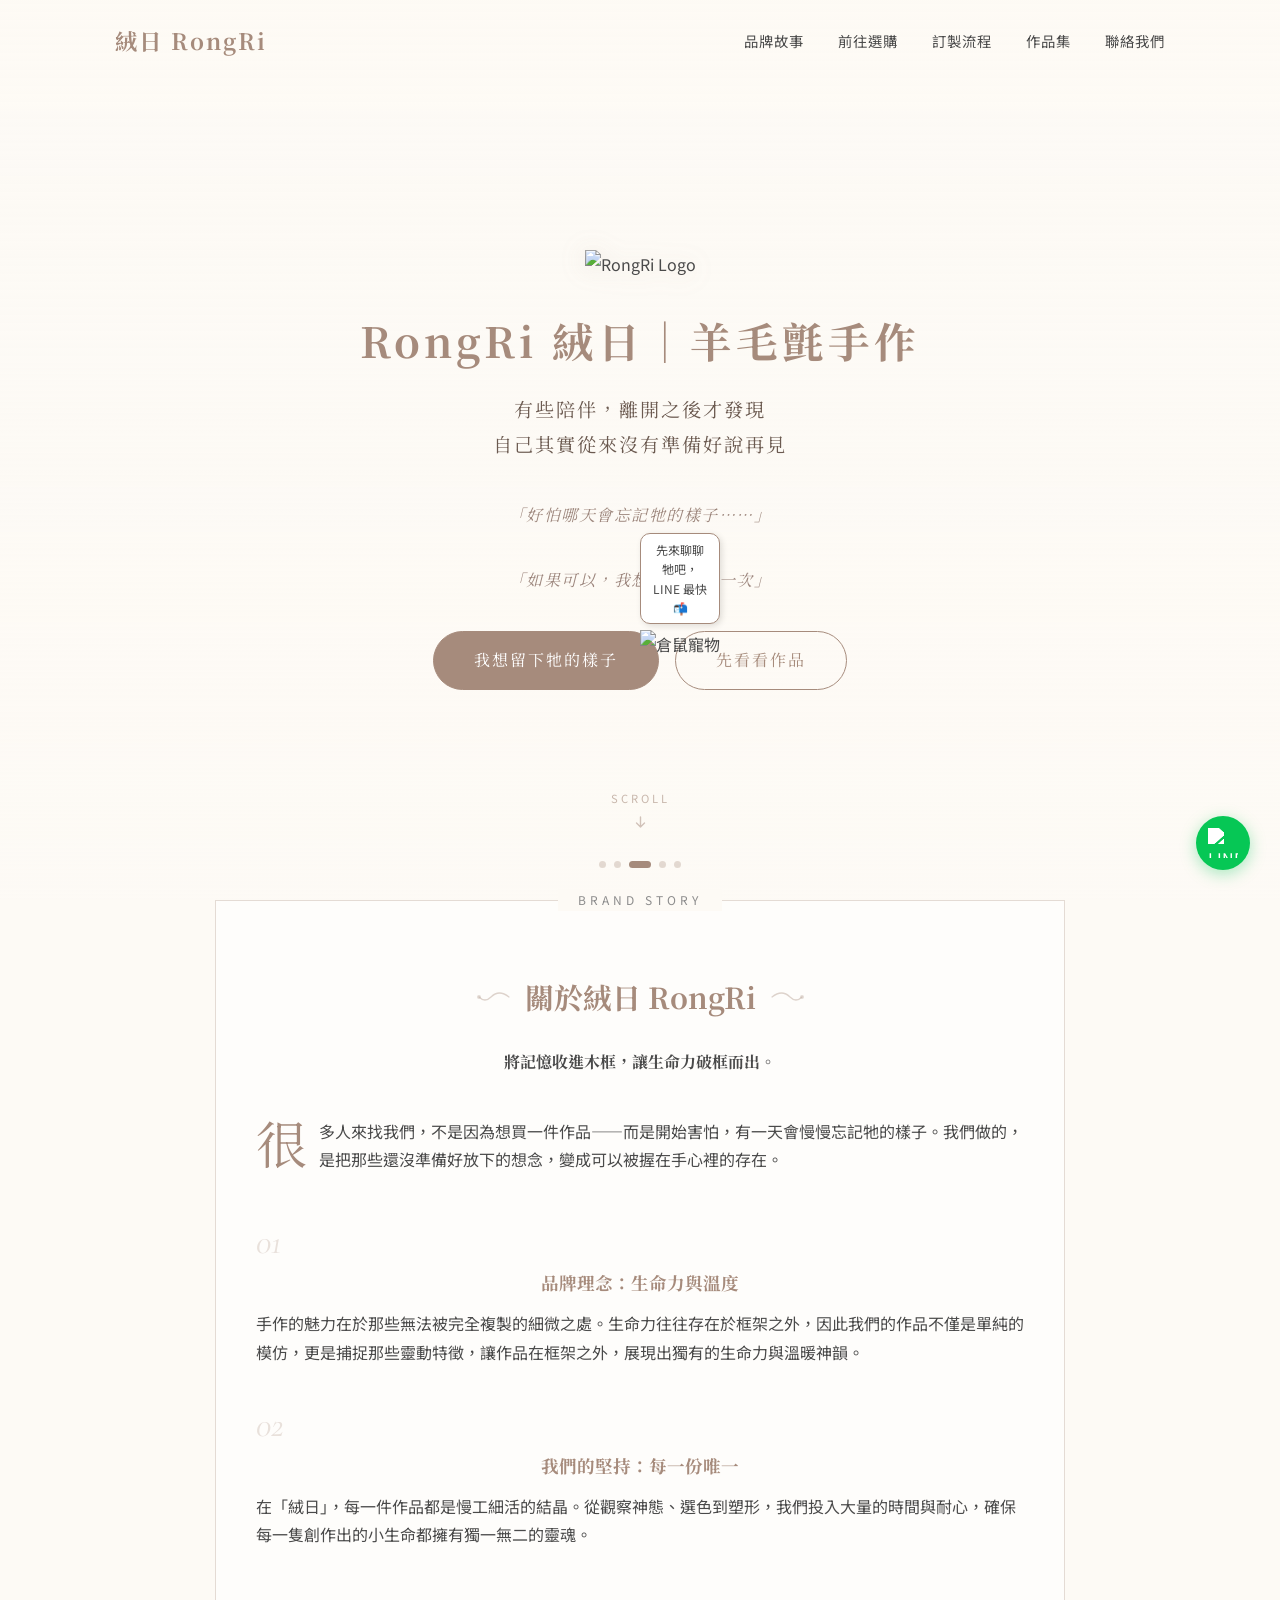
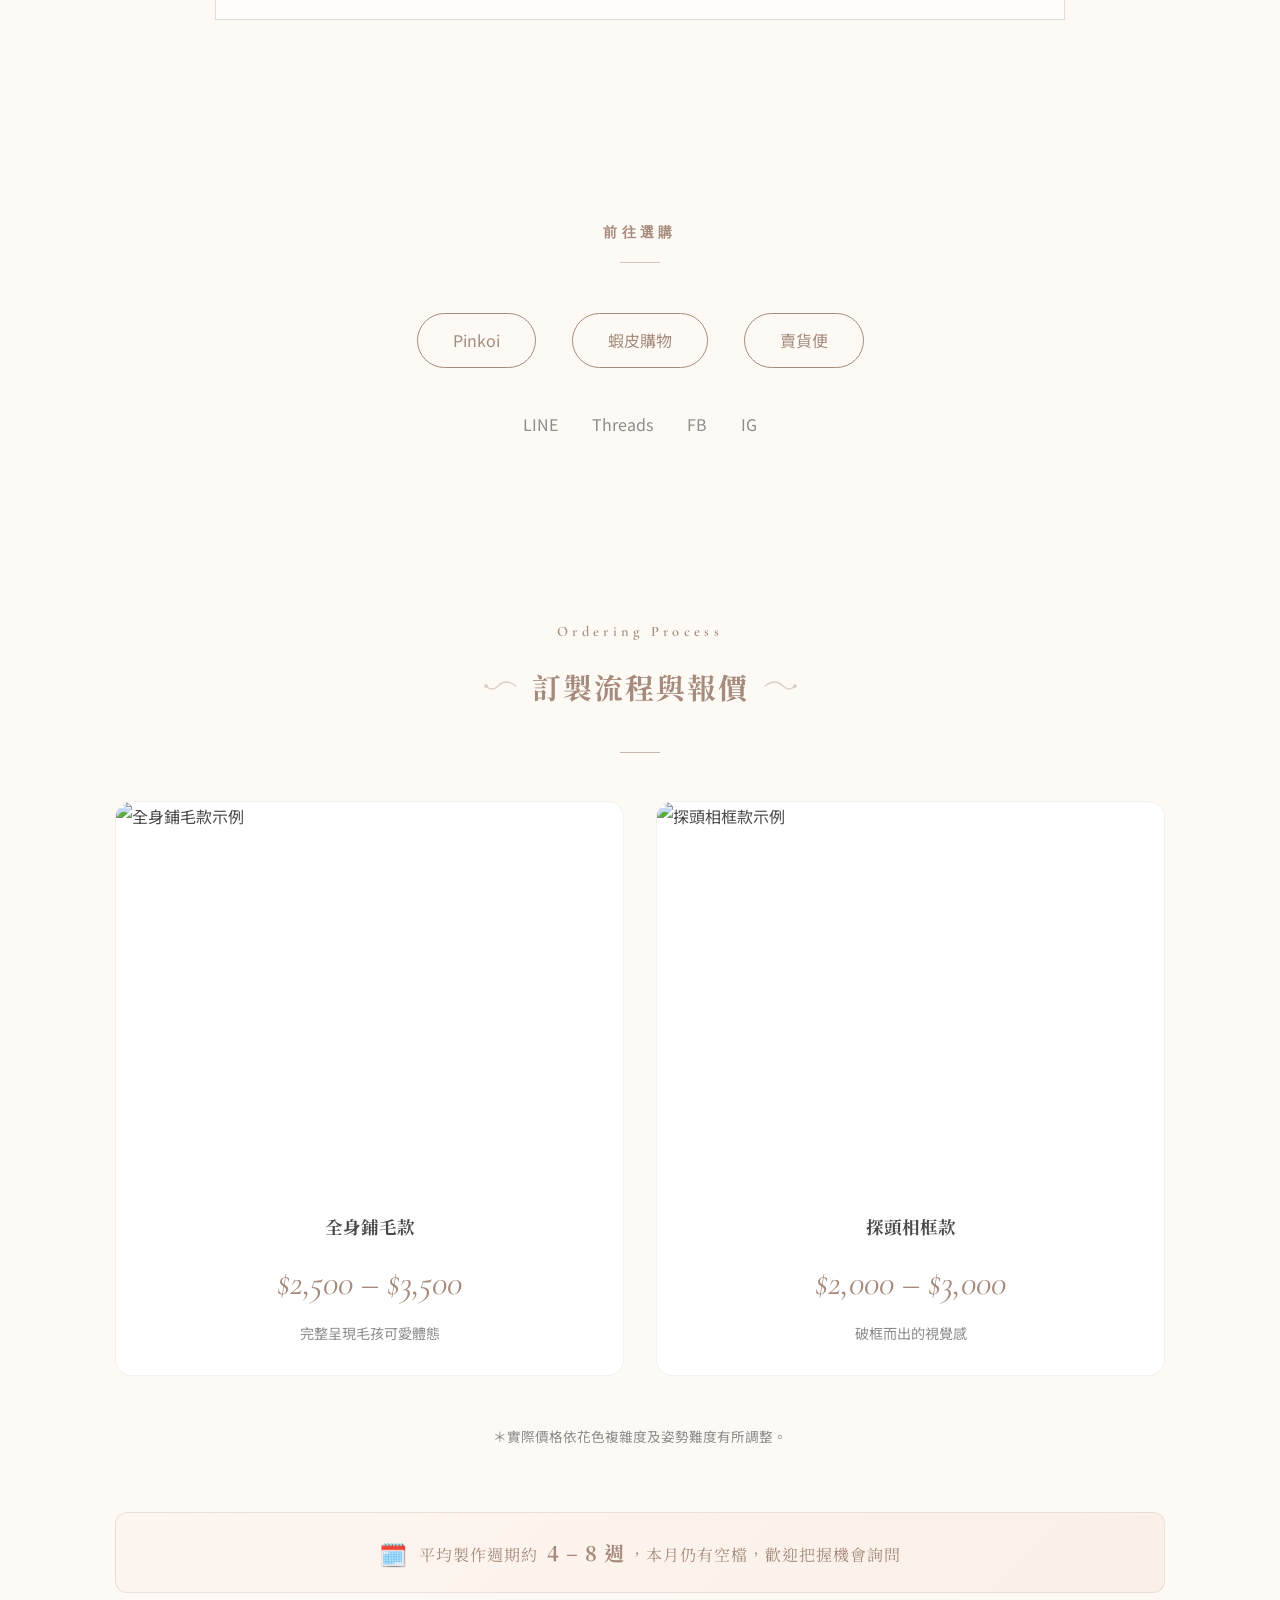
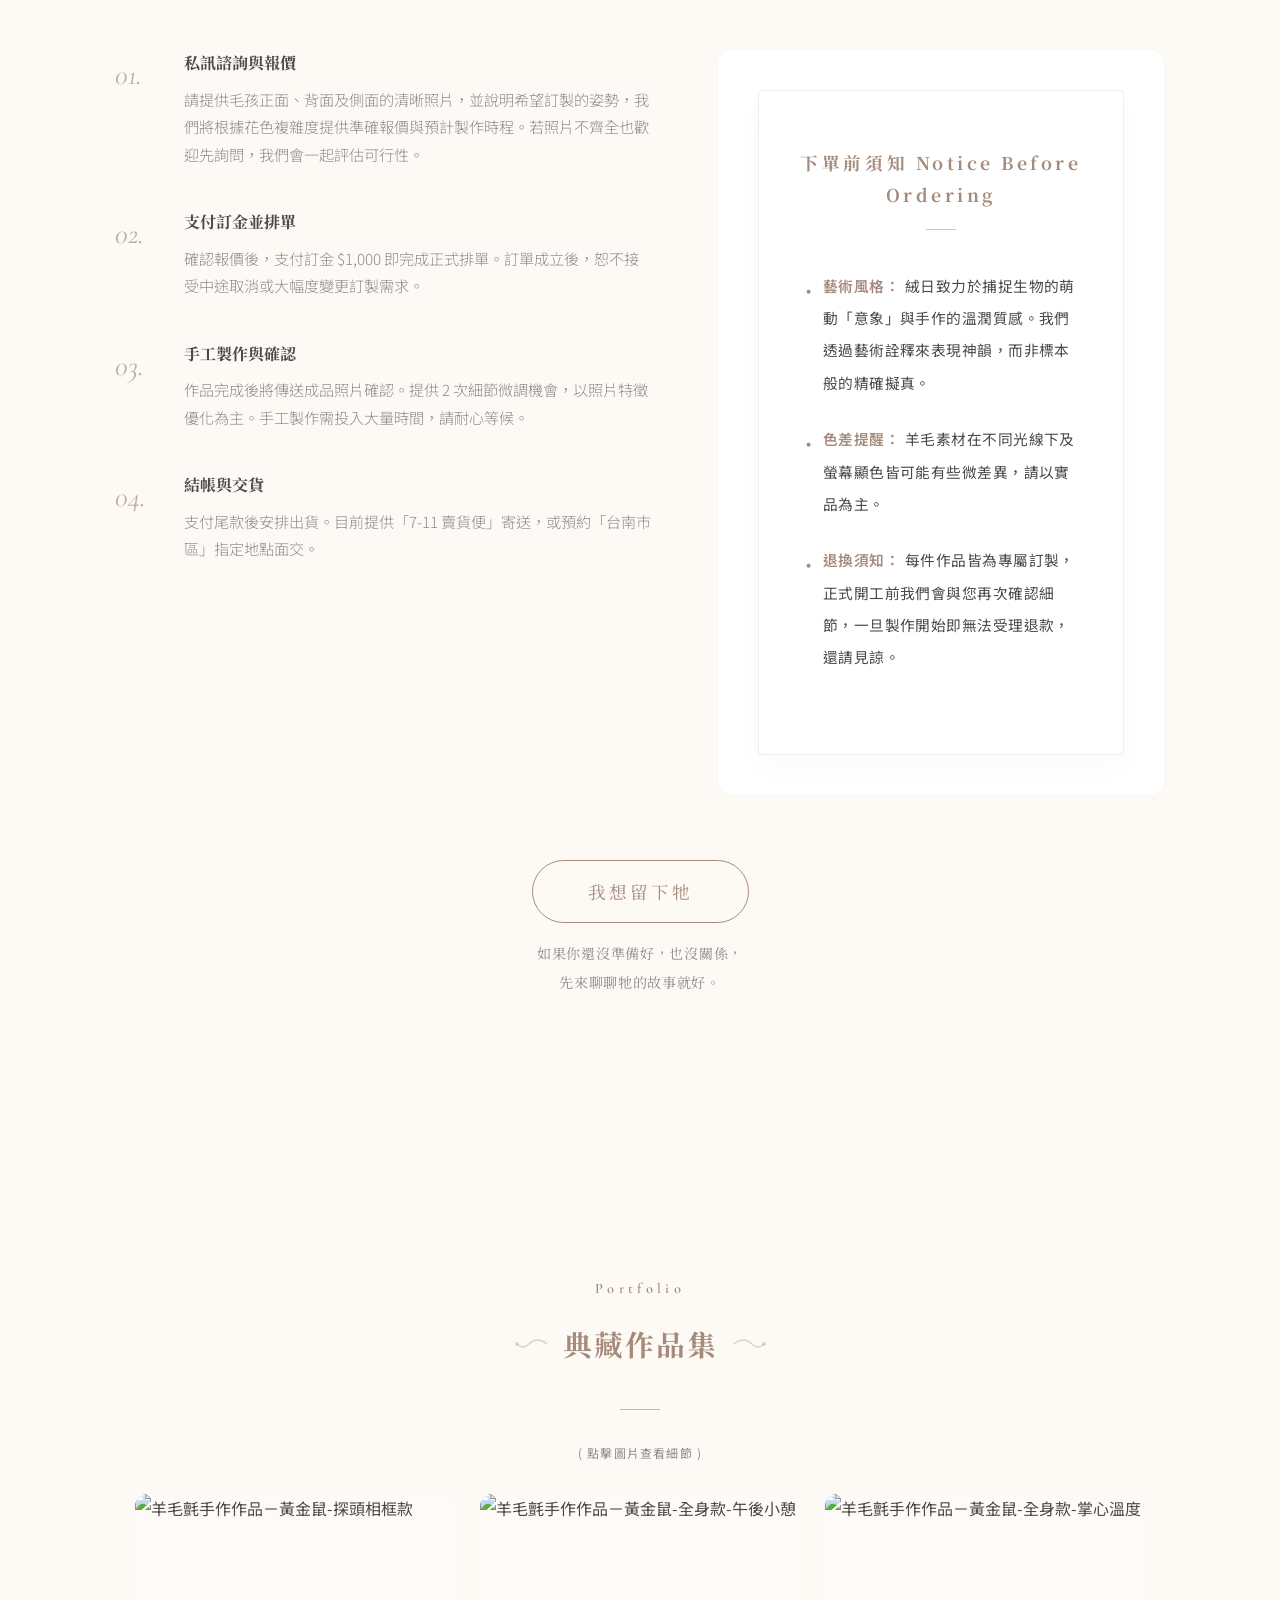
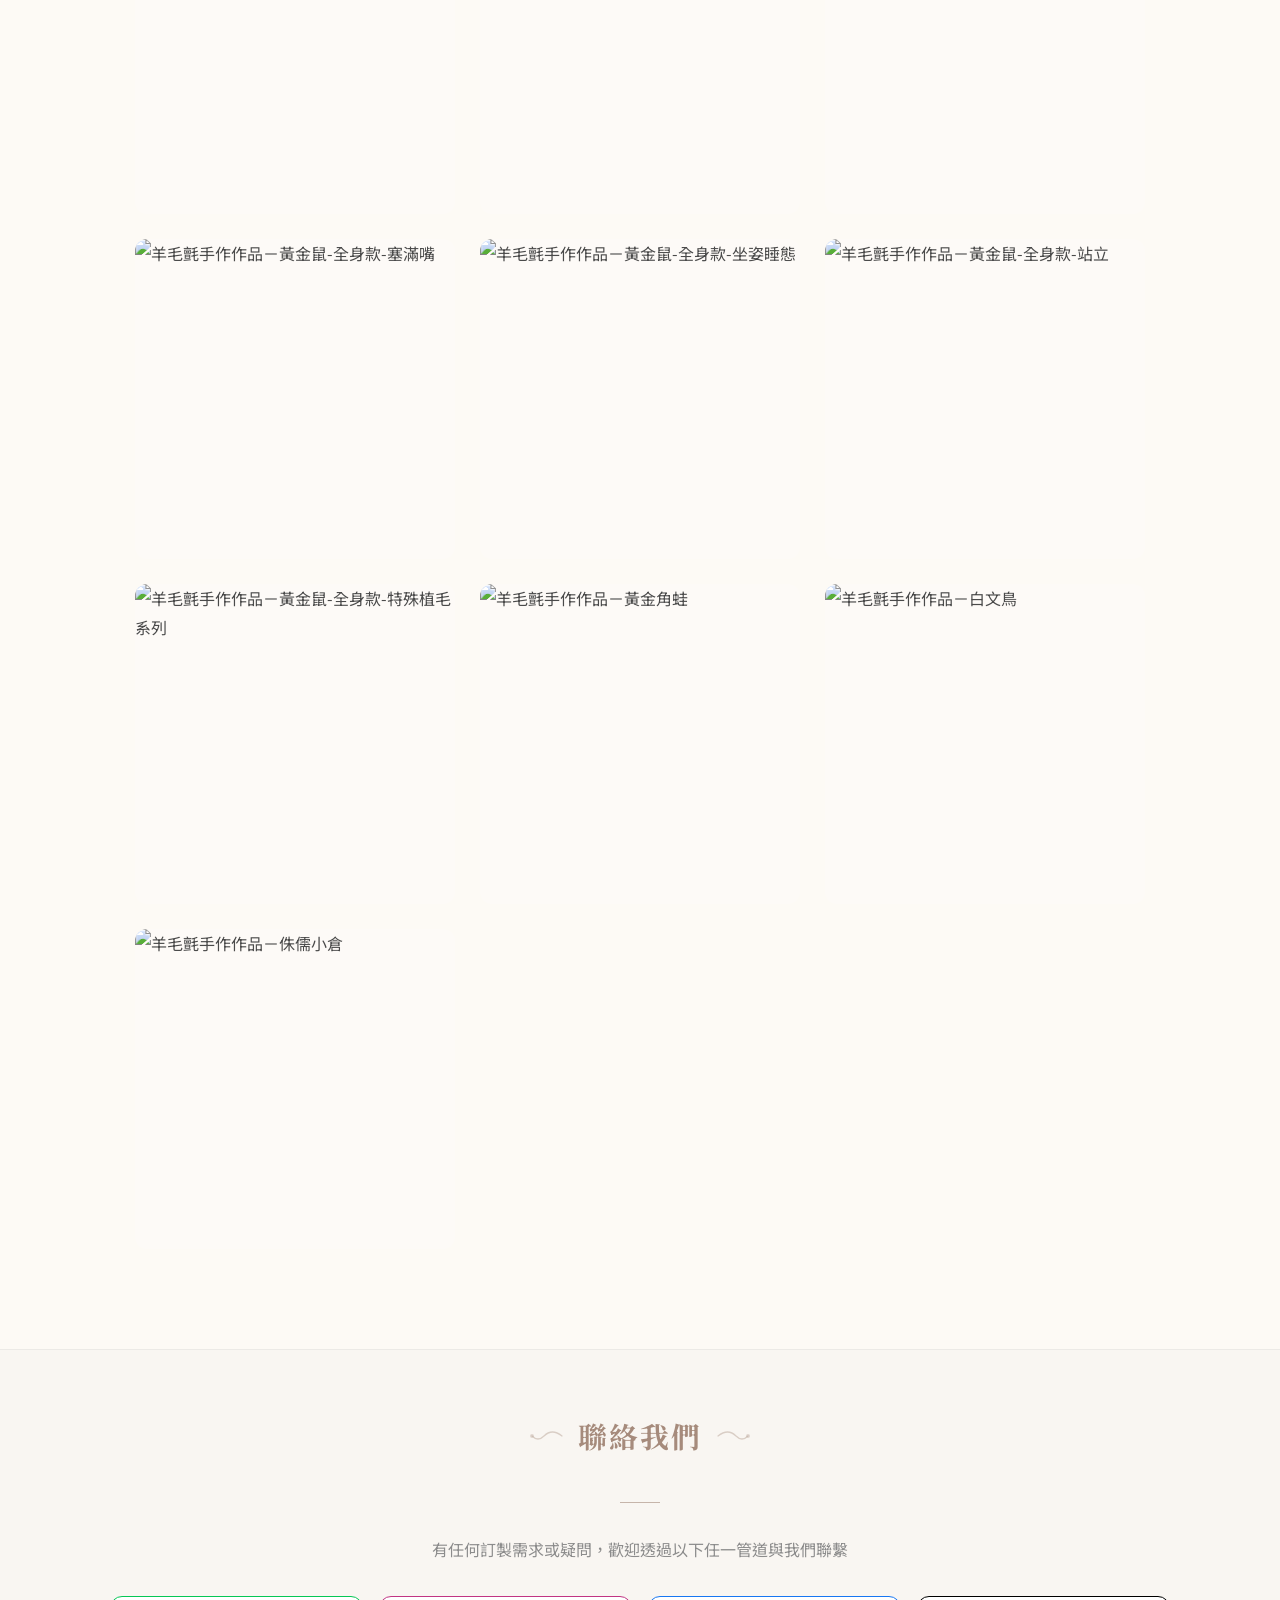
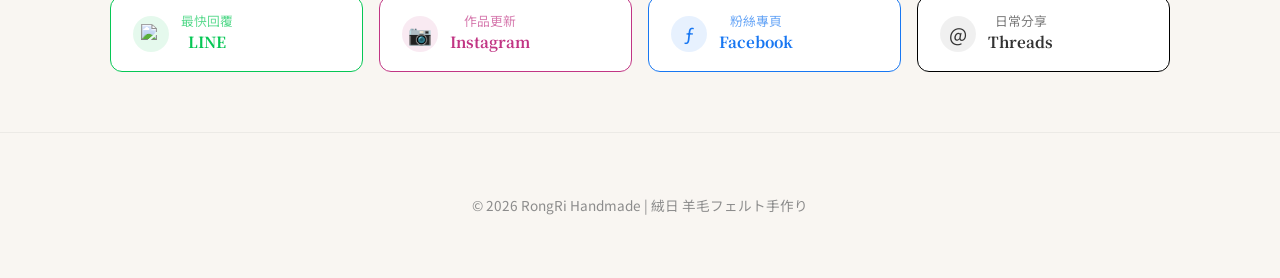
==== index.html @ 65d65062 "Update index.html" ====
<!DOCTYPE html>
<html lang="zh-Hant">
<head>
    <meta charset="UTF-8">
    <meta name="viewport" content="width=device-width, initial-scale=1.0">
    <title>絨日 RongRi | 台南羊毛氈手作・毛孩訂製</title>
    <meta name="description" content="絨日 RongRi｜台南羊毛氈手作，擬真毛孩訂製。將記憶收進木框，讓生命力破框而出。每一件作品都是慢工細活的結晶，為你的毛孩留下獨一無二的溫暖紀念。">
    <meta property="og:title" content="絨日 RongRi｜台南羊毛氈手作・毛孩訂製">
    <meta property="og:description" content="將記憶收進木框，讓生命力破框而出。擬真羊毛氈，為你的毛孩留下獨一無二的溫暖紀念。">
<meta property="og:image" content="https://res.cloudinary.com/dkon1zhws/image/upload/Logo.png">
    <meta property="og:type" content="website">
    <meta property="og:locale" content="zh_TW">
    <meta name="twitter:card" content="summary_large_image">
    <meta name="twitter:title" content="絨日 RongRi｜台南羊毛氈手作">
    <meta name="twitter:description" content="將記憶收進木框，讓生命力破框而出。">
<meta name="twitter:image" content="https://res.cloudinary.com/dkon1zhws/image/upload/Logo.png">
    <script type="application/ld+json">
    {
      "@context": "https://schema.org",
      "@type": "LocalBusiness",
      "name": "絨日 RongRi 羊毛氈手作",
      "description": "台南羊毛氈手作，擬真毛孩訂製。將記憶收進木框，讓生命力破框而出。",
      "url": "https://rongri-handmade.com",
      "image": "https://res.cloudinary.com/dkon1zhws/image/upload/og-cover.jpg",
      "address": { "@type": "PostalAddress", "addressLocality": "台南市", "addressCountry": "TW" },
      "contactPoint": { "@type": "ContactPoint", "contactType": "customer service", "url": "https://lin.ee/s0l2IFG" },
      "sameAs": [
        "https://www.instagram.com/rongri_handmade/",
        "https://www.facebook.com/profile.php?id=61577161323314",
        "https://www.threads.com/@rongri_handmade"
      ]
    }
    </script>
    <link rel="preconnect" href="https://fonts.googleapis.com">
    <link rel="preconnect" href="https://fonts.gstatic.com" crossorigin>
    <link href="https://fonts.googleapis.com/css2?family=Noto+Serif+TC:wght@400;700&family=Noto+Sans+TC:wght@300;400&family=Cormorant+Garamond:ital,wght@0,400;0,600;1,400&display=swap" rel="stylesheet">
    <link rel="stylesheet" href="style.css">
    <style>
/* ═══════════════════════════════════════
   HERO SECTION
═══════════════════════════════════════ */
.hero-section {
    position: relative;
    min-height: 100vh;
    display: flex;
    flex-direction: column;
    align-items: center;
    justify-content: center;
    overflow: hidden;
    padding: 0;
}
.hero-carousel {
    position: absolute;
    inset: 0;
    z-index: 0;
}
.hero-carousel-track {
    display: flex;
    width: 100%;
    height: 100%;
    transition: transform 1.2s cubic-bezier(0.77,0,0.175,1);
}
.hero-carousel-slide {
    min-width: 100%;
    height: 100%;
    background-size: cover;
    background-position: center;
    flex-shrink: 0;
}
.hero-overlay {
    position: absolute;
    inset: 0;
    background: linear-gradient(
        to bottom,
        rgba(253,250,245,0.72) 0%,
        rgba(253,250,245,0.55) 40%,
        rgba(253,250,245,0.80) 80%,
        rgba(253,250,245,0.97) 100%
    );
    z-index: 1;
}.hero-content {
    position: relative;
    z-index: 2;
    text-align: center;
    padding: 100px 20px 60px;
    width: 100%;
}
.hero-logo {
    width: 130px;
    height: auto;
    margin-bottom: 24px;
    filter: drop-shadow(0 2px 12px rgba(166,139,124,0.18));
}
.hero-brand-name {
    font-family: 'Noto Serif TC', serif;
    font-size: clamp(1.6rem, 4vw, 2.6rem);
    color: var(--primary-warm);
    letter-spacing: 4px;
    margin-bottom: 14px;
}
.hero-slogan {
    font-family: 'Noto Serif TC', serif;
    font-size: clamp(0.95rem, 2.2vw, 1.2rem);
    color: #6b5a50;
    letter-spacing: 2px;
    margin-bottom: 40px;
    font-weight: 400;
}
.hero-cta-group {
    display: flex;
    gap: 16px;
    justify-content: center;
    flex-wrap: wrap;
}
.hero-btn-primary {
    background: var(--primary-warm);
    color: #fff;
    padding: 14px 40px;
    border-radius: 50px;
    text-decoration: none;
    font-family: 'Noto Serif TC', serif;
    font-size: 1rem;
    letter-spacing: 2px;
    transition: all 0.3s ease;
    border: 1.5px solid var(--primary-warm);
}
.hero-btn-primary:hover {
    background: transparent;
    color: var(--primary-warm);
    transform: translateY(-2px);
}
.hero-btn-secondary {
    background: transparent;
    color: var(--primary-warm);
    padding: 14px 40px;
    border-radius: 50px;
    text-decoration: none;
    font-family: 'Noto Serif TC', serif;
    font-size: 1rem;
    letter-spacing: 2px;
    border: 1.5px solid var(--primary-warm);
    transition: all 0.3s ease;
}
.hero-btn-secondary:hover {
    background: var(--primary-warm);
    color: #fff;
    transform: translateY(-2px);
}
.hero-dots {
    position: absolute;
    bottom: 32px;
    left: 50%;
    transform: translateX(-50%);
    z-index: 3;
    display: flex;
    gap: 8px;
}
.hero-dot {
    width: 7px;
    height: 7px;
    border-radius: 50%;
    background: rgba(166,139,124,0.3);
    transition: all 0.3s;
    cursor: pointer;
    border: none;
}
.hero-dot.active {
    background: var(--primary-warm);
    width: 22px;
    border-radius: 4px;
}
.hero-scroll-hint {
    position: absolute;
    bottom: 70px;
    left: 50%;
    transform: translateX(-50%);
    z-index: 3;
    display: flex;
    flex-direction: column;
    align-items: center;
    gap: 6px;
    animation: bounceDown 2s ease-in-out infinite;
}
.hero-scroll-hint span {
    font-size: 0.7rem;
    letter-spacing: 3px;
    color: var(--primary-warm);
    opacity: 0.6;
}
.hero-scroll-hint svg {
    width: 16px;
    height: 16px;
    opacity: 0.5;
}
@keyframes bounceDown {
    0%, 100% { transform: translateX(-50%) translateY(0); }
    50% { transform: translateX(-50%) translateY(6px); }
}
        .hero-subtext {
    font-family: 'Noto Serif TC', serif;
    font-size: clamp(0.85rem, 1.8vw, 1rem);
    color: #8c7268;
    letter-spacing: 1.5px;
    margin-bottom: 36px;
    font-style: italic;
    opacity: 0.85;
}

/* ═══════════════════════════════════════
   TYPE CARDS WITH IMAGES
═══════════════════════════════════════ */
.price-grid-v2 {
    display: grid;
    grid-template-columns: 1fr 1fr;
    gap: 2rem;
    margin: 3rem 0;
}
.price-card-v2 {
    background: #fff;
    border-radius: 16px;
    overflow: hidden;
    border: 1px solid rgba(166,139,124,0.12);
    transition: all 0.35s ease;
}
.price-card-v2:hover {
    transform: translateY(-6px);
    box-shadow: 0 16px 40px rgba(166,139,124,0.14);
}
.price-card-img {
    width: 100%;
    aspect-ratio: 4/3;
    object-fit: cover;
    display: block;
}
.price-card-body {
    padding: 1.8rem 1.6rem;
    text-align: center;
}
.price-card-body h4 {
    font-family: 'Noto Serif TC', serif;
    color: var(--text-main);
    margin-bottom: 0.5rem;
    font-size: 1.1rem;
}
.price-card-body .price {
    font-family: 'Cormorant Garamond', serif;
    font-size: 2.2rem;
    font-style: italic;
    color: var(--primary-warm);
    display: block;
    margin-bottom: 0.4rem;
}
.price-card-body p {
    font-size: 0.88rem;
    color: var(--text-light);
    margin: 0;
}

/* ═══════════════════════════════════════
   LEAD TIME BADGE
═══════════════════════════════════════ */
.lead-time-banner {
    background: linear-gradient(135deg, #fdf6f0, #faf0e8);
    border: 1px solid rgba(166,139,124,0.2);
    border-radius: 12px;
    padding: 1.2rem 2rem;
    text-align: center;
    margin-bottom: 3.5rem;
    display: flex;
    align-items: center;
    justify-content: center;
    gap: 12px;
    flex-wrap: wrap;
}
.lead-time-icon {
    font-size: 1.4rem;
}
.lead-time-text {
    font-family: 'Noto Serif TC', serif;
    color: var(--primary-warm);
    font-size: 1rem;
    letter-spacing: 1px;
}
.lead-time-text span {
    font-size: 1.25rem;
    font-weight: 700;
    margin: 0 4px;
}

/*═══════════════════════════════════════
   CONTACT MULTI-CHANNEL
═══════════════════════════════════════ */
.contact-channels {
    display: grid;
    grid-template-columns: repeat(auto-fill, minmax(200px, 1fr));
    gap: 1rem;
    margin-top: 2rem;
}
.channel-card {
    display: flex;
    align-items: center;
    gap: 12px;
    padding: 1rem 1.4rem;
    border-radius: 12px;
    text-decoration: none;
    border: 1.5px solid transparent;
    transition: all 0.3s ease;
    background: #fff;
}
.channel-card:hover {
    transform: translateY(-3px);
    box-shadow: 0 8px 24px rgba(0,0,0,0.07);
}
.channel-card.line-card  { border-color: #06C755; color: #06C755; }
.channel-card.ig-card    { border-color: #C13584; color: #C13584; }
.channel-card.fb-card    { border-color: #1877F2; color: #1877F2; }
.channel-card.threads-card { border-color: #000; color: #333; }
.channel-icon {
    width: 36px;
    height: 36px;
    border-radius: 50%;
    display: flex;
    align-items: center;
    justify-content: center;
    font-size: 1.1rem;
    flex-shrink: 0;
}
.line-card .channel-icon   { background: rgba(6,199,85,0.1); }
.ig-card .channel-icon     { background: rgba(193,53,132,0.1); }
.fb-card .channel-icon     { background: rgba(24,119,242,0.1); }
.threads-card .channel-icon { background: rgba(0,0,0,0.06); }
.channel-info-label {
    font-size: 0.8rem;
    opacity: 0.65;
    display: block;
    line-height: 1.2;
}
.channel-info-name {
    font-family: 'Noto Serif TC', serif;
    font-size: 0.95rem;
    font-weight: 700;
    display: block;
}

/* ═══════════════════════════════════════
   SHOP SECTION UPGRADE
═══════════════════════════════════════ */
.shop-section {
    padding: 80px 0;
    text-align: center;
}
.shop-divider {
    width: 40px;
    height: 1px;
    background: var(--primary-warm);
    margin: 12px auto 2.5rem;
    opacity: 0.5;
}
.shop-platforms {
    display: flex;
    gap: 16px;
    justify-content: center;
    flex-wrap: wrap;
    margin-bottom: 2rem;
}

/* ═══════════════════════════════════════
   PROCESS SECTION UPGRADE
═══════════════════════════════════════ */
.process-pricing-section {
    padding: 100px 0;
    scroll-margin-top: 80px;
}

/* ═══════════════════════════════════════
   RESPONSIVE
═══════════════════════════════════════ */
@media (max-width: 768px) {
    .price-grid-v2 { grid-template-columns: 1fr; max-width: 380px; margin: 3rem auto; }
    .contact-channels { grid-template-columns: 1fr 1fr; }
}
@media (max-width: 480px) {
    .hero-content { padding: 120px 20px 60px; }
    .hero-logo { width: 110px; }
    .hero-cta-group { flex-direction: column; align-items: center; }
    .hero-btn-primary, .hero-btn-secondary { width: 260px; text-align: center; }
    .contact-channels { grid-template-columns: 1fr; }
    .lead-time-banner { padding: 1rem 1.2rem; }
  }
    </style>
</head>
<body>

<div class="background-overlay"></div>

<nav class="main-nav">
    <div class="nav-container">
       <a href="#" class="nav-logo" id="nav-logo-seed">絨日 RongRi</a>
        <div class="menu-toggle" id="mobile-menu">
            <span class="bar"></span><span class="bar"></span><span class="bar"></span>
        </div>
        <div class="nav-links">
            <a href="#about">品牌故事</a>
            <a href="#shop">前往選購</a>
            <a href="#process">訂製流程</a>
            <a href="#gallery">作品集</a>
            <a href="#contact">聯絡我們</a>
        </div>
    </div>
</nav>

<!-- ═══ HERO ═══ -->
<section class="hero-section fade-in">
    <div class="hero-carousel" id="heroCarousel">
        <div class="hero-carousel-track" id="heroTrack">
            <div class="hero-carousel-slide" style="background-image:url('https://res.cloudinary.com/dkon1zhws/image/upload/product1.jpg')"></div>
            <div class="hero-carousel-slide" style="background-image:url('https://res.cloudinary.com/dkon1zhws/image/upload/product3.jpg')"></div>
            <div class="hero-carousel-slide" style="background-image:url('https://res.cloudinary.com/dkon1zhws/image/upload/product5.jpg')"></div>
            <div class="hero-carousel-slide" style="background-image:url('https://res.cloudinary.com/dkon1zhws/image/upload/product8.jpg')"></div>
            <div class="hero-carousel-slide" style="background-image:url('https://res.cloudinary.com/dkon1zhws/image/upload/product10.jpg')"></div>
        </div>
        <div class="hero-overlay"></div>
    </div>

    <div class="hero-content">
        <img src="https://res.cloudinary.com/dkon1zhws/image/upload/Logo.png" alt="RongRi Logo" class="hero-logo" fetchpriority="high">
        <h1 class="hero-brand-name">RongRi 絨日｜羊毛氈手作</h1>
    <p class="hero-slogan">
  有些陪伴，離開之後才發現<br>
  自己其實從來沒有準備好說再見
</p>
        <p class="hero-subtext">「好怕哪天會忘記牠的樣子⋯⋯」</p>
        <p class="hero-subtext">「如果可以，我想再摸摸牠一次」</p>
       <div class="hero-cta-group">
    <a href="#process" class="hero-btn-primary">我想留下牠的樣子</a>
    <a href="#gallery" class="hero-btn-secondary">先看看作品</a>
</div>
    </div>

    <div class="hero-scroll-hint">
        <span>SCROLL</span>
        <svg viewBox="0 0 16 16" fill="none" xmlns="http://www.w3.org/2000/svg">
            <path d="M8 3v10M4 9l4 4 4-4" stroke="currentColor" stroke-width="1.4" stroke-linecap="round" stroke-linejoin="round" style="color: var(--primary-warm);"/>
        </svg>
    </div>

    <div class="hero-dots" id="heroDots">
        <button class="hero-dot active" data-idx="0"></button>
        <button class="hero-dot" data-idx="1"></button>
        <button class="hero-dot" data-idx="2"></button>
        <button class="hero-dot" data-idx="3"></button>
        <button class="hero-dot" data-idx="4"></button>
    </div>
</section>

<!-- ═══ ABOUT ═══ -->
<section id="about" class="section about-story-curated reveal-section">
    <div class="story-border-box">
        <span class="story-tag">BRAND STORY</span>
        <h2 class="story-title deco-title">
  <svg class="deco-left" width="36" height="20" viewBox="0 0 36 20"><path d="M32 10 Q22 2 14 10 Q8 16 2 10" stroke="#a68b7c" stroke-width="1.2" fill="none" opacity=".5" stroke-linecap="round"/><circle cx="2" cy="10" r="2" fill="#a68b7c" opacity=".4"/></svg>
  關於絨日 RongRi
  <svg class="deco-right" width="36" height="20" viewBox="0 0 36 20"><path d="M4 10 Q14 2 22 10 Q28 16 34 10" stroke="#a68b7c" stroke-width="1.2" fill="none" opacity=".5" stroke-linecap="round"/><circle cx="34" cy="10" r="2" fill="#a68b7c" opacity=".4"/></svg>
</h2>
        <p class="story-slogan-gold">將記憶收進木框，讓生命力破框而出。</p>
        <div class="story-main-text">
<p class="drop-cap">很多人來找我們，不是因為想買一件作品——而是開始害怕，有一天會慢慢忘記牠的樣子。我們做的，是把那些還沒準備好放下的想念，變成可以被握在手心裡的存在。</p>            <div class="story-detail-grid">
                <div class="story-detail-item">
                   <span class="num">01</span>
<h3>品牌理念：生命力與溫度</h3>
                    <p>手作的魅力在於那些無法被完全複製的細微之處。生命力往往存在於框架之外，因此我們的作品不僅是單純的模仿，更是捕捉那些靈動特徵，讓作品在框架之外，展現出獨有的生命力與溫暖神韻。</p>
                </div>
                <div class="story-detail-item">
                    <span class="num">02</span>
<h3>我們的堅持：每一份唯一</h3>
                    <p>在「絨日」，每一件作品都是慢工細活的結晶。從觀察神態、選色到塑形，我們投入大量的時間與耐心，確保每一隻創作出的小生命都擁有獨一無二的靈魂。</p>
                </div>
            </div>
        </div>
    </div>
</section>

<!-- ═══ SHOP ═══ -->
<div id="shop" class="shop-section reveal-section">
    <div class="container">
        <span class="section-tag">前往選購</span>
        <div class="shop-divider"></div>
        <div class="shop-platforms">
            <a href="https://pinkoi.com/rongri-handmade" target="_blank" rel="noopener noreferrer" class="btn-shop">Pinkoi</a>
            <a href="https://tw.shp.ee/PvjZxCvd" target="_blank" rel="noopener noreferrer" class="btn-shop">蝦皮購物</a>
            <a href="https://myship.7-11.com.tw/general/detail/GM2602214413849" target="_blank" rel="noopener noreferrer" class="btn-shop">賣貨便</a>
        </div>
        <div class="social-buttons">
            <a href="https://lin.ee/s0l2IFG" target="_blank" rel="noopener noreferrer">LINE</a>
            <a href="https://www.threads.com/@rongri_handmade?hl=zh-tw" target="_blank" rel="noopener noreferrer">Threads</a>
            <a href="https://www.facebook.com/profile.php?id=61577161323314" target="_blank" rel="noopener noreferrer">FB</a>
            <a href="https://www.instagram.com/rongri_handmade/" target="_blank" rel="noopener noreferrer">IG</a>
        </div>
    </div>
</div>

<!-- ═══ PROCESS ═══ -->
<section id="process" class="process-pricing-section reveal-section">
  <div class="container">
    <div class="process-header">
      <span class="section-tag">Ordering Process</span>
      <h2 class="section-title deco-title">
  <svg class="deco-left" width="36" height="20" viewBox="0 0 36 20"><path d="M32 10 Q22 2 14 10 Q8 16 2 10" stroke="#a68b7c" stroke-width="1.2" fill="none" opacity=".5" stroke-linecap="round"/><circle cx="2" cy="10" r="2" fill="#a68b7c" opacity=".4"/></svg>
  訂製流程與報價
  <svg class="deco-right" width="36" height="20" viewBox="0 0 36 20"><path d="M4 10 Q14 2 22 10 Q28 16 34 10" stroke="#a68b7c" stroke-width="1.2" fill="none" opacity=".5" stroke-linecap="round"/><circle cx="34" cy="10" r="2" fill="#a68b7c" opacity=".4"/></svg>
</h2>
      <div class="divider"></div>
    </div>

    <!-- 款式圖卡 -->
    <div class="price-grid-v2">
      <div class="price-card-v2">
<img src="https://res.cloudinary.com/dkon1zhws/image/upload/product2.jpg" alt="全身鋪毛款示例" class="price-card-img" loading="lazy">

  <div class="price-card-body">
    <h4>全身鋪毛款</h4>
    <span class="price">$2,500 – $3,500</span>
    <p>完整呈現毛孩可愛體態</p>
  </div>
</div>
      <div class="price-card-v2">
  <img src="https://res.cloudinary.com/dkon1zhws/image/upload/product1.jpg" alt="探頭相框款示例" class="price-card-img" loading="lazy">
  <div class="price-card-body">
    <h4>探頭相框款</h4>
    <span class="price">$2,000 – $3,000</span>
    <p>破框而出的視覺感</p>
  </div>
</div>
    </div>
    <p class="price-notice">＊實際價格依花色複雜度及姿勢難度有所調整。</p>

    <!-- 製作時間提示 -->
    <div class="lead-time-banner">
        <span class="lead-time-icon">🗓️</span>
        <span class="lead-time-text">平均製作週期約 <span>4 – 8 週</span>，本月仍有空檔，歡迎把握機會詢問</span>
    </div>

    <div class="combined-grid">
      <div class="process-steps-text">
        <div class="step-item">
          <span class="step-no">01.</span>
          <div class="step-info">
            <h4>私訊諮詢與報價</h4>
            <p>請提供毛孩正面、背面及側面的清晰照片，並說明希望訂製的姿勢，我們將根據花色複雜度提供準確報價與預計製作時程。若照片不齊全也歡迎先詢問，我們會一起評估可行性。</p>
          </div>
        </div>
        <div class="step-item">
          <span class="step-no">02.</span>
          <div class="step-info">
            <h4>支付訂金並排單</h4>
            <p>確認報價後，支付訂金 $1,000 即完成正式排單。訂單成立後，恕不接受中途取消或大幅度變更訂製需求。</p>
          </div>
        </div>
        <div class="step-item">
          <span class="step-no">03.</span>
          <div class="step-info">
            <h4>手工製作與確認</h4>
            <p>作品完成後將傳送成品照片確認。提供 2 次細節微調機會，以照片特徵優化為主。手工製作需投入大量時間，請耐心等候。</p>
          </div>
        </div>
        <div class="step-item">
          <span class="step-no">04.</span>
          <div class="step-info">
            <h4>結帳與交貨</h4>
            <p>支付尾款後安排出貨。目前提供「7-11 賣貨便」寄送，或預約「台南市區」指定地點面交。</p>
          </div>
        </div>
      </div>
      <div class="notice-sidebar">
        <div class="notice-card">
          <h3>下單前須知 Notice Before Ordering</h3>
          <ul class="notice-list">
            <li><strong>藝術風格：</strong>絨日致力於捕捉生物的萌動「意象」與手作的溫潤質感。我們透過藝術詮釋來表現神韻，而非標本般的精確擬真。</li>
            <li><strong>色差提醒：</strong>羊毛素材在不同光線下及螢幕顯色皆可能有些微差異，請以實品為主。</li>
            <li><strong>退換須知：</strong>每件作品皆為專屬訂製，正式開工前我們會與您再次確認細節，一旦製作開始即無法受理退款，還請見諒。</li>
          </ul>
        </div>
      </div>
    </div>
<div class="cta-container reveal-section">
  <a href="https://lin.ee/s0l2IFG" target="_blank" rel="noopener noreferrer" class="btn-cta-line">我想留下牠</a>
  <p class="cta-soft">如果你還沒準備好，也沒關係，<br>先來聊聊牠的故事就好。</p>
</div>
  </div>
</section>

<!-- ═══ GALLERY ═══ -->
<section id="gallery" class="gallery-section reveal-section">
  <div class="container">
    <div>
      <span class="section-tag">Portfolio</span>
     <h2 class="section-title deco-title">
  <svg class="deco-left" width="36" height="20" viewBox="0 0 36 20"><path d="M32 10 Q22 2 14 10 Q8 16 2 10" stroke="#a68b7c" stroke-width="1.2" fill="none" opacity=".5" stroke-linecap="round"/><circle cx="2" cy="10" r="2" fill="#a68b7c" opacity=".4"/></svg>
  典藏作品集
  <svg class="deco-right" width="36" height="20" viewBox="0 0 36 20"><path d="M4 10 Q14 2 22 10 Q28 16 34 10" stroke="#a68b7c" stroke-width="1.2" fill="none" opacity=".5" stroke-linecap="round"/><circle cx="34" cy="10" r="2" fill="#a68b7c" opacity=".4"/></svg>
</h2>
      <div class="divider"></div>
      <p class="gallery-hint">( 點擊圖片查看細節 )</p>
    </div>
    <div class="gallery-grid">
      <div class="gallery-item" onclick="openLightbox('https://res.cloudinary.com/dkon1zhws/image/upload/product1.jpg','黃金鼠-探頭相框款')">
        <img src="https://res.cloudinary.com/dkon1zhws/image/upload/product1.jpg" alt="羊毛氈手作作品－黃金鼠-探頭相框款" loading="lazy" width="280" height="280">
        <div class="gallery-overlay"><span class="gallery-label">黃金鼠-探頭相框款</span><span class="gallery-quote">雖然牠不在身邊了，<br>指尖觸碰到的溫度依舊真實</span></div>
      </div>
      <div class="gallery-item" onclick="openLightbox('https://res.cloudinary.com/dkon1zhws/image/upload/product2.jpg','黃金鼠-全身款-午後小憩')">
        <img src="https://res.cloudinary.com/dkon1zhws/image/upload/product2.jpg" alt="羊毛氈手作作品－黃金鼠-全身款-午後小憩" loading="lazy" width="280" height="280">
        <div class="gallery-overlay"><span class="gallery-label">黃金鼠-全身款-午後小憩</span><span class="gallery-quote">記憶裡最溫柔的那一個下午</span></div>
      </div>
      <div class="gallery-item" onclick="openLightbox('https://res.cloudinary.com/dkon1zhws/image/upload/product3.jpg','黃金鼠-全身款-掌心溫度')">
        <img src="https://res.cloudinary.com/dkon1zhws/image/upload/product3.jpg" alt="羊毛氈手作作品－黃金鼠-全身款-掌心溫度" loading="lazy" width="280" height="280">
        <div class="gallery-overlay"><span class="gallery-label">黃金鼠-全身款-掌心溫度</span> <span class="gallery-quote">小小的重量，<br>大大的存在</span></div>
      </div>
      <div class="gallery-item" onclick="openLightbox('https://res.cloudinary.com/dkon1zhws/image/upload/product4.jpg','黃金鼠-全身款-塞滿嘴')">
        <img src="https://res.cloudinary.com/dkon1zhws/image/upload/product4.jpg" alt="羊毛氈手作作品－黃金鼠-全身款-塞滿嘴" loading="lazy" width="280" height="280">
        <div class="gallery-overlay"><span class="gallery-label">黃金鼠-全身款-塞滿嘴</span><span class="gallery-quote">牠以前最喜歡把食物塞滿嘴，<br>那個樣子，我一輩子都忘不掉</span></div>
      </div>
      <div class="gallery-item" onclick="openLightbox('https://res.cloudinary.com/dkon1zhws/image/upload/product5.jpg','黃金鼠-全身款-坐姿睡態')">
        <img src="https://res.cloudinary.com/dkon1zhws/image/upload/product5.jpg" alt="羊毛氈手作作品－黃金鼠-全身款-坐姿睡態" loading="lazy" width="280" height="280">
        <div class="gallery-overlay"><span class="gallery-label">黃金鼠-全身款-坐姿睡態</span><span class="gallery-quote">最愛的姿勢，<br>就這樣定格了</span></div>
      </div>
      <div class="gallery-item" onclick="openLightbox('https://res.cloudinary.com/dkon1zhws/image/upload/product6.jpg','黃金鼠-全身款-站立')">
        <img src="https://res.cloudinary.com/dkon1zhws/image/upload/product6.jpg" alt="羊毛氈手作作品－黃金鼠-全身款-站立" loading="lazy" width="280" height="280">
        <div class="gallery-overlay"><span class="gallery-label">黃金鼠-全身款-站立</span><span class="gallery-quote">牠總是這樣看著我，<br>好像在說，你回來了</span></div>
      </div>
      <div class="gallery-item" onclick="openLightbox('https://res.cloudinary.com/dkon1zhws/image/upload/product7.jpg','黃金鼠-全身款-特殊植毛系列')">
        <img src="https://res.cloudinary.com/dkon1zhws/image/upload/product7.jpg" alt="羊毛氈手作作品－黃金鼠-全身款-特殊植毛系列" loading="lazy" width="280" height="280">
        <div class="gallery-overlay"><span class="gallery-label">黃金鼠-全身款-特殊植毛系列</span><span class="gallery-quote">每一根毛，<br>都是一份思念</span></div>
      </div>
      <div class="gallery-item" onclick="openLightbox('https://res.cloudinary.com/dkon1zhws/image/upload/product8.jpg','黃金角蛙')">
        <img src="https://res.cloudinary.com/dkon1zhws/image/upload/product8.jpg" alt="羊毛氈手作作品－黃金角蛙" loading="lazy" width="280" height="280">
        <div class="gallery-overlay"><span class="gallery-label">黃金角蛙</span><span class="gallery-quote">每一針都是對牠的深深思念</span></div>
      </div>
      <div class="gallery-item" onclick="openLightbox('https://res.cloudinary.com/dkon1zhws/image/upload/product9.jpg','白文鳥')">
        <img src="https://res.cloudinary.com/dkon1zhws/image/upload/product9.jpg" alt="羊毛氈手作作品－白文鳥" loading="lazy" width="280" height="280">
        <div class="gallery-overlay"><span class="gallery-label">白文鳥</span><span class="gallery-quote">牠飛走了，<br>但這裡還留著牠的重量</span></div>
      </div>
      <div class="gallery-item" onclick="openLightbox('https://res.cloudinary.com/dkon1zhws/image/upload/product10.jpg','侏儒小倉')">
        <img src="https://res.cloudinary.com/dkon1zhws/image/upload/product10.jpg" alt="羊毛氈手作作品－侏儒小倉" loading="lazy" width="280" height="280">
        <div class="gallery-overlay"><span class="gallery-label">侏儒小倉</span><span class="gallery-quote">牠說，<br>謝謝你一直愛牠</span></div>
      </div>
    </div>
  </div>
</section>

<!-- Lightbox -->
<div class="lightbox" id="lightbox">
  <button class="lightbox-close" id="lightboxClose" aria-label="關閉">✕</button>
  <img class="lightbox-img" id="lightboxImg" src="" alt="">
  <span class="lightbox-caption" id="lightboxCaption"></span>
</div>


<!-- ═══ CONTACT ═══ -->
<section id="contact" class="section contact-section reveal-section">
    <div class="container contact-inner">
       <h2 class="section-title deco-title">
  <svg class="deco-left" width="36" height="20" viewBox="0 0 36 20"><path d="M32 10 Q22 2 14 10 Q8 16 2 10" stroke="#a68b7c" stroke-width="1.2" fill="none" opacity=".5" stroke-linecap="round"/><circle cx="2" cy="10" r="2" fill="#a68b7c" opacity=".4"/></svg>
  聯絡我們
  <svg class="deco-right" width="36" height="20" viewBox="0 0 36 20"><path d="M4 10 Q14 2 22 10 Q28 16 34 10" stroke="#a68b7c" stroke-width="1.2" fill="none" opacity=".5" stroke-linecap="round"/><circle cx="34" cy="10" r="2" fill="#a68b7c" opacity=".4"/></svg>
</h2>
        <div class="divider"></div>
        <p class="contact-desc">有任何訂製需求或疑問，歡迎透過以下任一管道與我們聯繫</p>
        <div class="contact-channels">
            <a href="https://lin.ee/s0l2IFG" target="_blank" rel="noopener noreferrer" class="channel-card line-card">
                <div class="channel-icon">
                    <img src="https://upload.wikimedia.org/wikipedia/commons/4/41/LINE_logo.svg" alt="LINE" style="width:20px;height:20px;filter:none;">
                </div>
                <div>
                    <span class="channel-info-label">最快回覆</span>
                    <span class="channel-info-name">LINE</span>
                </div>
            </a>
            <a href="https://www.instagram.com/rongri_handmade/" target="_blank" rel="noopener noreferrer" class="channel-card ig-card">
                <div class="channel-icon" style="font-size:1.2rem;">📷</div>
                <div>
                    <span class="channel-info-label">作品更新</span>
                    <span class="channel-info-name">Instagram</span>
                </div>
            </a>
            <a href="https://www.facebook.com/profile.php?id=61577161323314" target="_blank" rel="noopener noreferrer" class="channel-card fb-card">
                <div class="channel-icon" style="font-size:1.2rem;">ƒ</div>
                <div>
                    <span class="channel-info-label">粉絲專頁</span>
                    <span class="channel-info-name">Facebook</span>
                </div>
            </a>
            <a href="https://www.threads.com/@rongri_handmade?hl=zh-tw" target="_blank" rel="noopener noreferrer" class="channel-card threads-card">
                <div class="channel-icon" style="font-size:1.2rem;">@</div>
                <div>
                    <span class="channel-info-label">日常分享</span>
                    <span class="channel-info-name">Threads</span>
                </div>
            </a>
        </div>
    </div>
</section>

<footer class="fade-in">
    <div class="footer-bottom">
        <p>© 2026 RongRi Handmade | 絨日 羊毛フェルト手作り</p>
    </div>
</footer>

<button id="scrollTopBtn" title="回到頂端">TOP</button>

<a href="https://lin.ee/s0l2IFG" target="_blank" rel="noopener noreferrer" id="float-line-btn" aria-label="LINE 線上諮詢">
  <img src="https://upload.wikimedia.org/wikipedia/commons/4/41/LINE_logo.svg" alt="LINE">
</a>

<!-- ═══ 倉鼠 ═══ -->
<div id="hamster-pet-container">
  <div id="pet-body">
    <img id="pet-img" src="https://res.cloudinary.com/dkon1zhws/image/upload/hamster-normal.png" alt="倉鼠寵物">
    <div id="pet-dialog">哈囉！</div>
  </div>
</div>

<div id="paw-layer"></div>
<div id="particle-layer"></div>
<div id="dark-glow"></div>

<div id="mood-card">
  <div id="mood-color-circle"></div>
  <div id="mood-title"></div>
  <div id="mood-desc"></div>
  <button id="mood-close-btn">收下今日顏色 ✨</button>
</div>

<div id="memory-photo">
  <p id="memory-rat-caption"></p>
  <div class="memory-frame">
    <div class="memory-img-wrap">
      <img id="memory-rat-img" src="" alt="我的鼠鼠">
    </div>
  </div>
  <button id="memory-close-btn">我會好好珍藏的 🌟</button>
</div>

<style>
@keyframes hPawFade   { 0%{opacity:.7} 100%{opacity:0} }
@keyframes hHeartUp   { 0%{transform:translateY(0) scale(1);opacity:1} 100%{transform:translateY(-60px) scale(.5);opacity:0} }
@keyframes hSeedFall  { 0%{transform:translateY(0) rotate(0);opacity:1} 100%{transform:translateY(50px) rotate(180deg);opacity:0} }
@keyframes hStarPop   { 0%{transform:scale(0);opacity:1} 100%{transform:scale(1.5);opacity:0} }
@keyframes hDarkGlow  { 0%,100%{opacity:.7} 50%{opacity:1} }
@keyframes memCaptionIn { 0%{opacity:0;transform:translateY(8px)} 100%{opacity:1;transform:translateY(0)} }
@keyframes memFrameIn   { 0%{opacity:0;transform:scale(.92)} 100%{opacity:1;transform:scale(1)} }
@keyframes memBtnIn     { 0%{opacity:0} 100%{opacity:1} }
@keyframes hPawFade   { 0%{opacity:.7} 100%{opacity:0} }
@keyframes hHeartUp   { 0%{transform:translateY(0) scale(1);opacity:1} 100%{transform:translateY(-60px) scale(.5);opacity:0} }
@keyframes hSeedFall  { 0%{transform:translateY(0) rotate(0);opacity:1} 100%{transform:translateY(50px) rotate(180deg);opacity:0} }
@keyframes hStarPop   { 0%{transform:scale(0);opacity:1} 100%{transform:scale(1.5);opacity:0} }
@keyframes hDarkGlow  { 0%,100%{opacity:.7} 50%{opacity:1} }
@keyframes seedDrop {
  0%   { transform: translateY(0) rotate(0deg); opacity: 1; }
  100% { transform: translateY(80px) rotate(200deg); opacity: 0; }
}
    
#paw-layer,#particle-layer {
  position:fixed;top:0;left:0;width:100vw;height:100vh;
  pointer-events:none;overflow:hidden;z-index:9990;
}
#particle-layer{z-index:9995}
#dark-glow{display:none;position:fixed;top:0;left:0;width:100vw;height:100vh;pointer-events:none;z-index:9996;transition:background .3s}
#dark-glow.active{display:block;animation:hDarkGlow 2.5s ease-in-out infinite}
#hamster-pet-container{position:fixed;z-index:9999;pointer-events:none;top:0;left:0;width:100vw;height:100vh}
#pet-body{position:absolute;pointer-events:auto;cursor:grab;z-index:9999;user-select:none;-webkit-user-select:none}
#pet-body.h-dragging{cursor:grabbing}
#pet-img{width:80px;height:auto;display:block;transition:transform .2s ease;user-select:none;-webkit-user-drag:none;pointer-events:none}

#pet-dialog {
  position:absolute;
  bottom:calc(100% + 6px);
  left:50%;
  transform:translateX(-50%);
  background:#fff;
  border:1px solid #a68b7c;
  padding:6px 12px;
  border-radius:10px;
  font-size:12px;
  line-height:1.6;
  white-space:normal;
  word-break:break-word;
  max-width:160px;
  min-width:80px;
  text-align:center;
  display:none;
  box-shadow:2px 2px 6px rgba(0,0,0,.12);
  font-family:'Noto Sans TC',sans-serif;
  color:#4a4a4a;
  z-index:10000;
  pointer-events:none;
}

#mood-card{display:none;position:fixed;top:50%;left:50%;transform:translate(-50%,-50%);background:#fff;border:1.5px solid #a68b7c;border-radius:16px;padding:28px 36px;z-index:11000;text-align:center;font-family:'Noto Sans TC',sans-serif;box-shadow:0 8px 30px rgba(0,0,0,.12);max-width:280px;width:90%}
#mood-color-circle{width:60px;height:60px;border-radius:50%;margin:0 auto 16px;transition:background .5s}
#mood-title{font-family:'Noto Serif TC',serif;font-size:1.1rem;color:#a68b7c;margin-bottom:8px}
#mood-desc{font-size:.85rem;color:#8c8c8c;line-height:1.6;margin-bottom:16px}
#mood-close-btn{border:1px solid #a68b7c;background:transparent;color:#a68b7c;padding:6px 22px;border-radius:50px;cursor:pointer;font-size:.85rem;font-family:'Noto Sans TC',sans-serif;transition:.3s}
#mood-close-btn:hover{background:#a68b7c;color:#fff}

#memory-photo{display:none;position:fixed;bottom:120px;right:30px;z-index:10500;text-align:center;width:200px}
#memory-rat-caption{font-size:.95rem;color:#a68b7c;font-family:'Noto Serif TC',serif;line-height:1.7;margin:0 0 10px;letter-spacing:.05em;opacity:0}
#memory-rat-caption.mem-caption-show{animation:memCaptionIn .7s ease forwards}
.memory-frame{background:#fff;border:2px solid #a68b7c;border-radius:8px;padding:10px;box-shadow:0 4px 20px rgba(0,0,0,.15);opacity:0}
.memory-frame.mem-frame-show{animation:memFrameIn .6s ease forwards}
.memory-img-wrap{width:160px;height:160px;background:linear-gradient(135deg,#fdfaf5,#f0e8df);border-radius:4px;display:flex;align-items:center;justify-content:center;overflow:hidden}
.memory-img-wrap img{width:100%;height:100%;object-fit:cover;opacity:.92;border-radius:4px}
#memory-close-btn{margin-top:10px;border:none;background:#a68b7c;color:#fff;padding:5px 16px;border-radius:50px;cursor:pointer;font-size:.75rem;font-family:'Noto Sans TC',sans-serif;opacity:0;display:block;width:fit-content;margin-left:auto;margin-right:auto}
#memory-close-btn.mem-btn-show{animation:memBtnIn .4s ease forwards}

@media(max-width:600px){
  #pet-img{width:60px}
  #pet-dialog{font-size:11px;padding:4px 8px;max-width:140px}
  #memory-photo{bottom:80px;right:15px;width:180px}
  #memory-rat-caption{font-size:.85rem}
  .memory-img-wrap{width:150px;height:150px}
}
</style>

<script>
document.addEventListener("DOMContentLoaded", function () {

  // ─── Hero Carousel ───
  (function(){
    const track = document.getElementById('heroTrack');
    const dots  = document.querySelectorAll('.hero-dot');
    const total = dots.length;
    let cur = 0, timer = null;

    function goTo(n){
      cur = (n + total) % total;
      track.style.transform = `translateX(-${cur * 100}%)`;
      dots.forEach((d,i) => d.classList.toggle('active', i === cur));
    }
    function next(){ goTo(cur + 1); }
    function startAuto(){ timer = setInterval(next, 4500); }
    function stopAuto(){ clearInterval(timer); }

    dots.forEach(d => d.addEventListener('click', () => {
      stopAuto(); goTo(+d.dataset.idx); startAuto();
    }));

    let tX = 0;
    const hero = document.getElementById('heroCarousel');
    hero.addEventListener('touchstart', e => { tX = e.touches[0].clientX; }, {passive:true});
    hero.addEventListener('touchend',   e => {
      const diff = tX - e.changedTouches[0].clientX;
      if(Math.abs(diff) > 40){ stopAuto(); goTo(cur + (diff > 0 ? 1 : -1)); startAuto(); }
    }, {passive:true});

    startAuto();
  })();

  // ─── 捲動淡入 ───
  const revealEls = document.querySelectorAll('.reveal-section');
  if ('IntersectionObserver' in window) {
    const obs = new IntersectionObserver((entries) => {
      entries.forEach(e => { if (e.isIntersecting) { e.target.classList.add('revealed'); obs.unobserve(e.target); } });
    }, { threshold: 0.1 });
    revealEls.forEach(el => obs.observe(el));
  } else {
    revealEls.forEach(el => el.classList.add('revealed'));
  }

  // ─── 導覽列 ───
  const mainNav    = document.querySelector('.main-nav');
  const topBtn     = document.getElementById("scrollTopBtn");
  const menuToggle = document.getElementById('mobile-menu');
  const navLinks   = document.querySelector('.nav-links');

  if (menuToggle && navLinks) {
    menuToggle.addEventListener('click', function () {
      const isActive = menuToggle.classList.toggle('is-active');
      navLinks.classList.toggle('active');
      document.body.style.overflow = isActive ? 'hidden' : '';
    });
    document.querySelectorAll('.nav-links a').forEach(link => {
      link.addEventListener('click', () => {
        menuToggle.classList.remove('is-active');
        navLinks.classList.remove('active');
        document.body.style.overflow = '';
      });
    });
  }

  window.addEventListener('scroll', () => {
    const sy = window.scrollY;
    mainNav.classList.toggle('nav-scrolled', sy > 50);
    if (topBtn) topBtn.style.display = sy > 300 ? "block" : "none";
  }, { passive: true });

  if (topBtn) topBtn.onclick = () => window.scrollTo({ top: 0, behavior: 'smooth' });

  // ─── 燈箱 ───
  const lightbox        = document.getElementById('lightbox');
  const lightboxImg     = document.getElementById('lightboxImg');
  const lightboxCaption = document.getElementById('lightboxCaption');
  const lightboxClose   = document.getElementById('lightboxClose');

  window.openLightbox = function (src, cap) {
    lightboxImg.src = src;
    lightboxCaption.textContent = cap;
    lightbox.classList.add('active');
    document.body.style.overflow = 'hidden';
  };
  const closeLightbox = () => { lightbox.classList.remove('active'); document.body.style.overflow = ''; };
  if (lightboxClose) lightboxClose.onclick = closeLightbox;
  if (lightbox) lightbox.addEventListener('click', e => { if (e.target === lightbox || e.target === lightboxCaption) closeLightbox(); });
  document.addEventListener('keydown', e => { if (e.key === 'Escape') closeLightbox(); });
  let lbTouchStartY = 0;
  if (lightbox) {
    lightbox.addEventListener('touchstart', e => { lbTouchStartY = e.touches[0].clientY; }, { passive: true });
    lightbox.addEventListener('touchend', e => { if (e.changedTouches[0].clientY - lbTouchStartY > 60) closeLightbox(); }, { passive: true });
  }

  // ════════════════════════════════════════════
  //   倉鼠小遊戲（含手機版自動漫步修正）
  // ════════════════════════════════════════════
  ;(function () {

    const petBody   = document.getElementById('pet-body');
    const petImg    = document.getElementById('pet-img');
    const dlg       = document.getElementById('pet-dialog');
    const pawLayer  = document.getElementById('paw-layer');
    const pLayer    = document.getElementById('particle-layer');
    const darkGlow  = document.getElementById('dark-glow');
    const moodCard  = document.getElementById('mood-card');
    const moodCircle= document.getElementById('mood-color-circle');
    const moodTitle = document.getElementById('mood-title');
    const moodDesc  = document.getElementById('mood-desc');
    const moodClose = document.getElementById('mood-close-btn');
    const memPhoto  = document.getElementById('memory-photo');
    const memClose  = document.getElementById('memory-close-btn');

    function safeGetStorage(k) { try { return localStorage.getItem(k); } catch(e) { return null; } }
    function safeSetStorage(k, v) { try { localStorage.setItem(k, v); } catch(e) {} }

    const B = "https://res.cloudinary.com/dkon1zhws/image/upload/";
    const SK = {
      normal:B+"hamster-normal.png", happy:B+"hamster-happy.png", angry:B+"hamster-angry.png",
      cry:B+"hamster-cry.png", shy:B+"hamster-shy.png", sleepy:B+"hamster-sleepy.png",
      curious:B+"hamster-curious.png", surprised:B+"hamster-surprised.png", bored:B+"hamster-bored.png",
      excited:B+"hamster-excited.png", smile:B+"hamster-smile.png", tired:B+"hamster-tired.png",
      happySeed:B+"hamster-happy-seed.png", hungryDrool:B+"hamster-hungry-drool.png",
      angryFist:B+"hamster-angry-fist.png", thinking:B+"hamster-thinking.png",
      boredTable:B+"hamster-bored-table.png", sleepingZzz:B+"hamster-sleeping-zzz.png",
      sickFever:B+"hamster-sick-fever.png", loveEyes:B+"hamster-love-eyes.png",
      fullCheeks:B+"hamster-full-cheeks.png", liftedScared:B+"hamster-lifted-scared.png",
      liftedDumb:B+"hamster-lifted-dumb.png", guitarPlay:B+"hamster-guitar-play.png",
      painter:B+"hamster-painter.png", flagWave:B+"hamster-flag-wave.png",
      hugeSeed:B+"hamster-huge-seed.png", studying:B+"hamster-studying.png",
      cooking:B+"hamster-cooking.png", pillarPeek:B+"hamster-pillar-peek.png",
      gardening:B+"hamster-gardening.png", toyCar:B+"hamster-toy-car.png",
      sofaRelax:B+"hamster-sofa-relax.png", vroomRun:B+"hamster-vroom-run.png",
      wind:B+"hamster-wind.png", christmas:B+"hamster-christmas.png",
      midnight:B+"hamster-midnight.png", nightLamp:B+"hamster-night-lamp.png",
      peek:B+"hamster-peek.png", sleeping:B+"hamster-sleeping.png",
    };
    ['normal','happy','smile','sleepy','loveEyes','liftedScared','liftedDumb','vroomRun'].forEach(k => {
      const i = new Image(); i.src = SK[k];
    });
    function setSkin(k) { petImg.src = SK[k] || SK.normal; }

    const isMobile = window.innerWidth <= 600;
    // ★ 手機版：初始位置設為畫面中央，而非右下角
    let cx = isMobile ? window.innerWidth * 0.5 : window.innerWidth / 2;
    let cy = isMobile ? window.innerHeight * 0.5 : window.innerHeight * 0.7;
    let tx = cx, ty = cy;
    let isWalking=false, isDragging=false, isSleeping=false, isBusy=false;
    let isScheduled=false, isWindBlown=false, isFleeing=false, vroomActive=false;
    let isDarkMode=false, isNightTime=false;
    let clickCount=0;
    let sleepTimer=null, dlgTimer=null, animFrame=null, behaviorTimer=null, clickCoolTimer=null;
    let lastScrollY=window.scrollY, scrollThrottle=false;
    let pawCount=0, lastPawX=-999, lastPawY=-999;
    let hasShownMemory=false, todayMoodShown=false;
    let stepCount=0, isCursorNear=false;
    let longPressTimer=null, longPressActive=false;
    let dragVx=0, dragVy=0, dragOffX=0, dragOffY=0, lastDragX=0, lastDragY=0, lastDragTime=0;
    let lastClickT=0, pendingClickTimer=null;
    let dlgShowTime=0;

    // ★ 手機版自動漫步計時器
    let mobileWalkTimer = null;

    function rnd(n) { return Math.random() * n; }
    function clamp(v, lo, hi) { return Math.max(lo, Math.min(v, hi)); }
    function getBounds() {
      const sz = window.innerWidth <= 600 ? 60 : 80;
      return { minX:10, minY:70, maxX:window.innerWidth-sz-10, maxY:window.innerHeight-sz-10 };
    }

    moodClose.onclick = () => { moodCard.style.display='none'; document.body.style.overflow=''; isBusy=false; schedNext(3000); };
    memClose.onclick  = () => { memPhoto.style.display='none'; isBusy=false; schedNext(4000); };

    function showDlg(text, dur=6500) {
      const now = Date.now();
      if (dlgShowTime && now - dlgShowTime < 3000 && dlg.textContent === text) return;
      if (dlgTimer) clearTimeout(dlgTimer);
      dlg.textContent = text;
      dlg.style.display = "block";
      dlg.style.left = '50%';
      dlg.style.right = 'auto';
      dlg.style.transform = 'translateX(-50%)';
      dlgShowTime = now;
      if (cy < 120) {
        dlg.style.bottom = 'auto';
        dlg.style.top = 'calc(100% + 6px)';
      } else {
        dlg.style.bottom = 'calc(100% + 6px)';
        dlg.style.top = 'auto';
      }
      requestAnimationFrame(() => {
        const rect = dlg.getBoundingClientRect();
        if (rect.right > window.innerWidth - 8) {
          dlg.style.left = 'auto'; dlg.style.right = '0'; dlg.style.transform = 'none';
        } else if (rect.left < 8) {
          dlg.style.left = '0'; dlg.style.right = 'auto'; dlg.style.transform = 'none';
        }
      });
      dlgTimer = setTimeout(() => { dlg.style.display="none"; dlgShowTime=0; }, dur);
    }

    function applyDarkMode(dark) {
      isDarkMode = dark;
      if (dark) {
        darkGlow.classList.add('active');
        setTimeout(()=>{ if(isDarkMode) showDlg("好暗喔...我來當小燈籠 🔦",3000); },4000);
      } else {
        darkGlow.classList.remove('active');
      }
    }
    applyDarkMode(window.matchMedia('(prefers-color-scheme: dark)').matches);
    window.matchMedia('(prefers-color-scheme: dark)').addEventListener('change', e => applyDarkMode(e.matches));

    function updateGlow() {
      if (!isDarkMode) return;
      const sz = window.innerWidth<=600 ? 30 : 40;
      darkGlow.style.background = `radial-gradient(circle 130px at ${cx+sz}px ${cy+sz}px, rgba(255,220,100,.13) 0%, transparent 70%)`;
    }

    function spawnPaw(x, y) {
      if (Math.hypot(x-lastPawX, y-lastPawY) < 28) return;
      lastPawX=x; lastPawY=y;
      const onGallery = !!document.elementFromPoint(cx+40,cy+40)?.closest('#gallery');
      const el = document.createElement('div');
      el.style.cssText = `position:absolute;left:${x}px;top:${y}px;font-size:${onGallery?14:11}px;
        color:${onGallery?'#c9a84c':'#c4a99a'};pointer-events:none;
        text-shadow:${onGallery?'0 0 6px rgba(201,168,76,.5)':'none'};
        transform:rotate(${pawCount%2===0?12:-12}deg) scaleX(${pawCount%2===0?1:-1});
        animation:hPawFade 4s ease forwards;`;
      el.textContent='🐾';
      pawLayer.appendChild(el);
      pawCount++;
      setTimeout(()=>el.remove(),4100);
    }

    function spawnParticles(x, y, type='heart', n=5) {
      const cfg = {
        heart:{chars:['❤️','💕','💖'],anim:'hHeartUp',dur:800},
        seed: {chars:['🌰','·','•'],  anim:'hSeedFall',dur:600},
        star: {chars:['⭐','✨','★'], anim:'hStarPop', dur:700},
      }[type]||{chars:['❤️'],anim:'hHeartUp',dur:800};
      for (let i=0;i<n;i++) {
        const p=document.createElement('div');
        const a=rnd(360), d=20+rnd(40);
        p.style.cssText=`position:absolute;left:${x+Math.cos(a)*d}px;top:${y+Math.sin(a)*d}px;
          font-size:${10+rnd(8)}px;pointer-events:none;
          animation:${cfg.anim} ${cfg.dur+rnd(300)}ms ease forwards;
          animation-delay:${i*60}ms;`;
        p.textContent=cfg.chars[Math.floor(rnd(cfg.chars.length))];
        pLayer.appendChild(p);
        setTimeout(()=>p.remove(),cfg.dur+600);
      }
    }

    function triggerDoubleClick() {
      if (isDragging||vroomActive) return;
      setSkin('excited');
      showDlg("哇！好刺激！✨",2000);
      spawnParticles(cx+20,cy,'star',8);
      spawnParticles(cx+20,cy,'heart',5);
      petImg.style.transition='transform 0s';
      let deg=0;
      const spinInterval=setInterval(()=>{
        deg+=30; petImg.style.transform=`rotate(${deg}deg)`;
        if (deg>=360) {
          clearInterval(spinInterval);
          petImg.style.transform='';
          petImg.style.transition='transform .2s ease';
          setTimeout(()=>{ if(!isWalking&&!isDragging) setSkin('normal'); },500);
        }
      },40);
    }

    const MOODS=[
      {name:'溫暖杏桃色',color:'#FFBE98',desc:'適合戳一隻開心的柴犬，今天充滿療癒能量！'},
      {name:'薰衣草紫',  color:'#C8A8D8',desc:'輕柔而夢幻，適合製作一隻靜靜趴著的貓咪。'},
      {name:'奶油米白',  color:'#F5E6C8',desc:'溫潤如陽光，是創作的絕佳狀態。'},
      {name:'薄荷綠',    color:'#A8D8B0',desc:'清爽有活力，今天的手速肯定超快！'},
      {name:'玫瑰粉',    color:'#F0A0B0',desc:'充滿愛意，適合做給最重要的誰。'},
      {name:'天空藍',    color:'#98C8E8',desc:'心情平靜開闊，戳出來的毛色一定很美。'},
      {name:'蜂蜜黃',    color:'#F8D878',desc:'甜甜的一天，記得補充能量再創作喔！'},
    ];
    function showMood() {
      if (todayMoodShown) return;
      todayMoodShown=true; isBusy=true;
      safeSetStorage('rongri_mood_date', new Date().toDateString());
      const seed=new Date().getDate()+new Date().getMonth()*31;
      const m=MOODS[seed%MOODS.length];
      moodCircle.style.background=m.color;
      moodTitle.textContent=`今日顏色：${m.name}`;
      moodDesc.textContent=m.desc;
      moodCard.style.display='block';
      document.body.style.overflow='hidden';
      setSkin('happySeed');
      showDlg(`今天是「${m.name}」的日子 🎨`,4000);
    }

    const Q="q_auto:best,f_auto/";
    const RAT_PHOTOS=[
      {src:B+Q+"memory-rat-01.jpg",caption:"牠說，在吱吱星球有好多瓜子 🌟"},
      {src:B+Q+"memory-rat-02.jpg",caption:"牠現在一定曬著太陽睡午覺 ☀️"},
      {src:B+Q+"memory-rat-03.jpg",caption:"這個角落，牠最喜歡了 🌿"},
      {src:B+Q+"memory-rat-04.jpg",caption:"小小的身體，大大的存在 💛"},
      {src:B+Q+"memory-rat-05.jpg",caption:"牠說牠記得你的味道 ✨"},
      {src:B+Q+"memory-rat-06.jpg",caption:"在吱吱星球，牠靜靜地陪著你 🌙"},
      {src:B+Q+"memory-rat-07.jpg",caption:"牠有沒有跟你說，牠在那邊吃得很好 🌰"},
      {src:B+Q+"memory-rat-08.jpg",caption:"那個瞬間，我們都記得 💕"},
      {src:B+Q+"memory-rat-09.jpg",caption:"在某個地方，過得很快樂 🌈"},
      {src:B+Q+"memory-rat-10.jpg",caption:"牠說，謝謝你一直愛牠 🐾"},
    ];
    (function(){ RAT_PHOTOS.forEach(p=>{ const i=new Image(); i.src=p.src; }); })();

    function triggerMemory() {
      if (hasShownMemory||isBusy) return;
      hasShownMemory=true; isBusy=true;
      const pick=RAT_PHOTOS[Math.floor(rnd(RAT_PHOTOS.length))];
      const imgEl=document.getElementById('memory-rat-img');
      const capEl=document.getElementById('memory-rat-caption');
      const memFrame=memPhoto.querySelector('.memory-frame');
      const memBtn=document.getElementById('memory-close-btn');
      stopWalk();
      setSkin('flagWave');
      showDlg("等等！我有東西要給你 📬",5000);
      if (capEl) { capEl.innerHTML=pick.caption; capEl.classList.remove('mem-caption-show'); void capEl.offsetWidth; }
      if (memFrame) { memFrame.classList.remove('mem-frame-show'); void memFrame.offsetWidth; }
      if (memBtn)   { memBtn.classList.remove('mem-btn-show');     void memBtn.offsetWidth;   }
      function showMemoryPanel() {
        memPhoto.style.display='block';
        requestAnimationFrame(()=>{ if(capEl) capEl.classList.add('mem-caption-show'); });
        setTimeout(()=>{ if(memFrame) memFrame.classList.add('mem-frame-show'); },1200);
        setTimeout(()=>{ if(memBtn)   memBtn.classList.add('mem-btn-show');     },2000);
      }
      const preload=new Image();
      preload.onload=()=>{ if(imgEl){ imgEl.style.display='block'; imgEl.src=pick.src; } };
preload.onerror=()=>{ if(imgEl){ imgEl.style.display='none'; } isBusy=false; schedNext(3000); };
      preload.src=pick.src;
      setTimeout(()=>{
        setSkin('happySeed');
        showDlg("這是我的朋友 💌 牠在吱吱星球過得很快樂，要我帶這張照片給你",9000);
        showMemoryPanel();
      },5500);
    }

   setTimeout(()=>{
  if (isBusy) {
    const waitBusy=setInterval(()=>{ if(!isBusy){ clearInterval(waitBusy); triggerMemory(); } },2000);
  } else {
    triggerMemory();
  }
},60000);

// 保險機制：若 isBusy 卡住，60秒後強制解除
setTimeout(()=>{
  if(isBusy){ isBusy=false; schedNext(2000); }
}, 120000);

   setTimeout(()=>{
  if (!hasShownMemory&&!isSleeping&&!isDragging) {
    setSkin('loveEyes');
    showDlg("你是不是，也很想牠？🐾",5000);
    spawnParticles(cx+20,cy,'heart',4);
  }
},30000);

    function stopWalk() { isWalking=false; if(animFrame){ cancelAnimationFrame(animFrame); animFrame=null; } }

    function walkTo(destX, destY, fast=false) {
      stopWalk();
      if (sleepTimer) clearTimeout(sleepTimer);
      isSleeping=false; isWalking=true; stepCount=0;
      tx=destX; ty=destY;
      const spd=fast?1.6:(window.innerWidth<=600?0.65:0.9);
      const dist=Math.hypot(tx-cx,ty-cy);
      if (dist>280&&!isWindBlown) setSkin('vroomRun');
      function step() {
        if (!isWalking||isDragging) return;
        const dx=tx-cx, dy=ty-cy, d=Math.hypot(dx,dy);
        if (d>4) {
          cx+=(dx/d)*spd+(rnd(1.2)-.6); cy+=(dy/d)*spd;
          const b=getBounds(); cx=clamp(cx,b.minX,b.maxX); cy=clamp(cy,b.minY,b.maxY);
          stepCount++;
          const bob=Math.sin(stepCount*.25)*2;
          petBody.style.left=cx+'px'; petBody.style.top=(cy+bob)+'px';
          petImg.style.transform=dx>0?"scaleX(-1)":"scaleX(1)";
          if(stepCount%22===0) spawnPaw(cx+20,cy+58);
          if(stepCount%80===0) checkSectionDlg();
          updateGlow();
          animFrame=requestAnimationFrame(step);
        } else {
          isWalking=false; isFleeing=false;
          const r=rnd(1);
          if(!isWindBlown){ if(r>.75) setSkin('boredTable'); else if(r>.5) setSkin('tired'); else setSkin('normal'); }
          resetSleepTimer();
          // ★ 手機版：走完一段路後，排程下一次自動漫步
          if(isMobile) scheduleMobileWalk();
        }
      }
      animFrame=requestAnimationFrame(step);
    }

    // ★ 手機版自動漫步：每隔 3~7 秒隨機走一段路
    function scheduleMobileWalk() {
      if(!isMobile) return;
      if(mobileWalkTimer) clearTimeout(mobileWalkTimer);
      mobileWalkTimer = setTimeout(()=>{
        if(!isDragging&&!isSleeping&&!isBusy&&!vroomActive) {
          randomWalk(false);
        } else {
          scheduleMobileWalk();
        }
      }, 3000 + rnd(4000));
    }

    function randomWalk(far=false) {
      if(isDragging||isSleeping) return;
      const b=getBounds(), rng=far?500:300;
      walkTo(clamp(cx+(rnd(rng*2)-rng),b.minX,b.maxX),clamp(cy+(rnd(rng*2)-rng),b.minY,b.maxY),far);
    }

    function resetSleepTimer() {
      if(sleepTimer) clearTimeout(sleepTimer);
      sleepTimer=setTimeout(()=>{
        if(!isWalking&&!isDragging){
          setSkin('boredTable'); showDlg("好無聊喔... 🥱",3000);
          sleepTimer=setTimeout(()=>{
            if(!isWalking&&!isDragging){
              isSleeping=true; setSkin('sleepingZzz'); showDlg("zzZZ... 🌙",8000);
              spawnParticles(cx+20,cy,'star',3);
            }
          },45000);
        }
      },15000);
    }

    function checkSectionDlg() {
      if(rnd(1)<.65) return;
      const el=document.elementFromPoint(cx+40,cy+40);
      if(!el) return;
      const sec=el.closest('section');
      if(!sec) return;
      const map={
        process:['訂製流程在這邊喔！💌','要幫誰做一隻呢？🧶'],
        gallery:['哇！好漂亮喔 ✨','這些都是夥伴的作品！🖼️'],
        about:  ['這是絨日的故事～ 🐑','每一針都是愛 💕'],
        contact:['快去找老闆聊聊！📬'],
      };
      const lines=map[sec.id]; if(lines) showDlg(lines[Math.floor(rnd(lines.length))],4500);
    }

    const nowH=new Date().getHours(), nowD=new Date().getDay();
    const nowM=new Date().getMonth(), nowDate=new Date().getDate();
    isNightTime=nowH>=21||nowH<6;
    const isWeekend=nowD===0||nowD===6;
    const isChristmas=nowM===11&&nowDate>=20;
    const isMeiYu=nowM===4||nowM===5;
    const isSummer=nowM>=6&&nowM<=8;
    const isAutumn=nowM===9||nowM===10;
    const isWinter=(nowM===11||nowM===0||nowM===1)&&!isChristmas;

    const seasonBehaviors=[];
    if(isMeiYu) seasonBehaviors.push(
      {w:8,fn:()=>{ setSkin('wind');      showDlg("好濕喔...羊毛都要發霉了 🌧️",3500); schedNext(4500); }},
      {w:5,fn:()=>{ setSkin('sickFever'); showDlg("梅雨季好難熬...快點放晴 ☁️",3500); schedNext(4500); }}
    );
    if(isSummer) seasonBehaviors.push(
      {w:8,fn:()=>{ setSkin('hungryDrool'); showDlg("好熱喔！！有沒有冰西瓜 🍉",3500); schedNext(4500); }},
      {w:5,fn:()=>{ setSkin('tired');       showDlg("台南的夏天真的太猛了 ☀️🔥",3000); schedNext(4000); }}
    );
    if(isAutumn) seasonBehaviors.push(
      {w:8,fn:()=>{ setSkin('happySeed'); showDlg("秋天到了！瓜子特別香 🌰✨",3000); spawnParticles(cx+20,cy,'seed',5); schedNext(4000); }},
      {w:5,fn:()=>{ setSkin('gardening'); showDlg("好適合出門的天氣～ 🍂",3000); schedNext(4000); }}
    );
    if(isWinter) seasonBehaviors.push(
      {w:8,fn:()=>{ setSkin('sofaRelax'); showDlg("冬天嘛...就是要窩著 🧣",3500); schedNext(4500); }},
      {w:5,fn:()=>{ setSkin('sleepy');    showDlg("冷冷的...好想睡覺 💤",3000); schedNext(4000); }}
    );

    const behaviors=[
      {w:20,fn:()=>{ setSkin('normal');      randomWalk(false); schedNext(5000+rnd(3000)); }},
      {w:12,fn:()=>{ setSkin('curious');     randomWalk(false); schedNext(6000+rnd(3000)); }},
      {w:10,fn:()=>{ setSkin('excited');     showDlg("跑起來啦！🏃",1800); randomWalk(true); schedNext(5000+rnd(2000)); }},
      {w:6, fn:()=>{ setSkin('hungryDrool');showDlg("老闆...今天有瓜子嗎？😋",3500); schedNext(4500); }},
      {w:7, fn:()=>{ setSkin('thinking');   showDlg("姆...空氣中有羊毛的味道 🧶",3500); schedNext(4500); }},
      {w:7, fn:()=>{ setSkin('happySeed');  showDlg("嘻嘻，有瓜子吃！🌰",3000); spawnParticles(cx+20,cy,'star',4); schedNext(4000); }},
      {w:7, fn:()=>{ if(!isWalking){ setSkin('shy'); showDlg("洗個臉 ✨",1500); setTimeout(()=>{ if(!isWalking) setSkin('normal'); },2000); } schedNext(3000); }},
      {w:6, fn:()=>{ setSkin('shy');        showDlg("欸...你在看我嗎 >///<",3000); schedNext(4000); }},
      {w:6, fn:()=>{ setSkin('tired');      showDlg("好累喔...休息一下 😪",4000); schedNext(5000); }},
      {w:5, fn:()=>{ if(!isWalking){ setSkin('boredTable'); showDlg("無聊～有人想聊天嗎？🥱",3000); } schedNext(4000); }},
      {w:5, fn:()=>{ setSkin('smile');      showDlg("你好！歡迎來到絨日！😊",3500); schedNext(4500); }},
      {w:3, fn:()=>{ setSkin('guitarPlay'); showDlg("♪ La la la～ 🎸",3500); schedNext(4500); }},
      {w:3, fn:()=>{ setSkin('painter');    showDlg("今天的靈感是...羊毛！🎨",3500); schedNext(4500); }},
      {w:3, fn:()=>{ setSkin('studying');   showDlg("複習一下擬真技巧 📚",3500); schedNext(4500); }},
      {w:3, fn:()=>{ setSkin('cooking');    showDlg("今晚吃什麼呢？🍳",3500); schedNext(4500); }},
      {w:3, fn:()=>{ setSkin('gardening');  showDlg("種一朵羊毛花！🌱",3500); schedNext(4500); }},
      {w:2, fn:()=>{ setSkin('hugeSeed');   showDlg("這顆瓜子...是我的！不給！🌰",4000); schedNext(5000); }},
      {w:4, fn:()=>{ setSkin('flagWave');   showDlg("老闆說這個月還有空檔喔！要快 📅",4500); schedNext(5500); }},
      {w:4, fn:()=>{ setSkin('loveEyes');   showDlg("上週剛完成一隻，超可愛的 😍 你也要嗎？",4500); spawnParticles(cx+20,cy,'heart',4); schedNext(5500); }},
      {w:3, fn:()=>{ setSkin('thinking');   showDlg("最近好多人來問訂製...手速要加快了 🧶",4500); schedNext(5500); }},
      {w:3, fn:()=>{ setSkin('smile');      showDlg("客製化只接少量喔，想要的要趁早 🌸",4500); schedNext(5500); }},
      {w:4, fn:()=>{ setSkin('peek');       showDlg("偷偷看一下...有沒有人在？👀",3500); schedNext(4500); }},
      ...seasonBehaviors,
      ...(isWeekend?[{w:8,fn:()=>{ setSkin('sofaRelax'); showDlg("週末嘛，躺平一下 🛋️",4000); schedNext(5000); }}]:[]),
      ...(isNightTime?[
        {w:10,fn:()=>{ setSkin('sleepy');   showDlg("好晚了...打個盹兒 🌙",3500); resetSleepTimer(); schedNext(4500); }},
        {w:8, fn:()=>{ setSkin('midnight'); showDlg("深夜了還在逛...你也睡不著嗎？🌙",4500); schedNext(5500); }},
        {w:6, fn:()=>{ setSkin('nightLamp');showDlg("我來當你的小夜燈 🔦",4500); schedNext(5500); }},
        {w:5, fn:()=>{ setSkin('sleeping'); showDlg("zzZZ...（假裝睡著）",4500); schedNext(5500); }},
      ]:[]),
      ...(isChristmas?[{w:12,fn:()=>{ setSkin('christmas'); showDlg("Ho Ho Ho！聖誕快樂 🎄 幫毛孩訂一隻當禮物吧！",5500); spawnParticles(cx+20,cy,'star',6); schedNext(6500); }}]:[]),
    ];

    function pickBehavior() {
      const tot=behaviors.reduce((s,b)=>s+b.w,0); let r=rnd(tot);
      for(const b of behaviors){ r-=b.w; if(r<=0) return b; } return behaviors[0];
    }

    function schedNext(delay) {
      if(isScheduled) return;
      isScheduled=true;
      behaviorTimer=setTimeout(()=>{
        isScheduled=false;
        if(isBusy){ schedNext(5000); return; }
        if(!isSleeping&&!isDragging&&!isWindBlown) pickBehavior().fn();
        else schedNext(4000);
      },delay);
    }
// ─── Section 導覽對話 ───
const sectionDialogs = {
  about:   ["你也有想念的孩子嗎？🐾", "每一針，都是捨不得忘記的心情 💕"],
  shop:    ["這裡有現貨，可以先看看 🛍️", "Pinkoi 和蝦皮都有～"],
  process: ["如果你準備好了，我可以陪你 🧶", "把牠的照片準備好，我們來聊聊 📸"],
  contact: ["不知道從何說起也沒關係 😊", "先來聊聊牠吧，LINE 最快 📬"],
};

Object.entries(sectionDialogs).forEach(([id, lines]) => {
  const el = document.getElementById(id);
  if (!el || !('IntersectionObserver' in window)) return;
  let triggered = false;
  const obs = new IntersectionObserver((entries) => {
    entries.forEach(e => {
      if (e.isIntersecting && !triggered && !isDragging && !isBusy) {
        triggered = true;
        const line = lines[Math.floor(rnd(lines.length))];
        showDlg(line, 5000);
        setTimeout(() => { triggered = false; }, 20000); // 20秒後可再觸發
      }
    });
  }, { threshold: 0.3 });
  obs.observe(el);
});
    let galleryTriggered=false;
    const gallerySection=document.getElementById('gallery');
    if(gallerySection&&'IntersectionObserver' in window){
      const galleryObs=new IntersectionObserver((entries)=>{
        entries.forEach(e=>{
          if(e.isIntersecting&&!galleryTriggered&&!isDragging&&!isSleeping){
            galleryTriggered=true;
            const targetX=clamp(window.innerWidth*.5,60,window.innerWidth-100);
            setSkin('excited');
            showDlg("等等！我去看一下作品！🏃",2000);
            setTimeout(()=>{
              walkTo(targetX,clamp(window.innerHeight*.5,80,window.innerHeight-100),true);
              setTimeout(()=>{
                if(!isWalking&&!isDragging){
            setSkin('painter'); showDlg("這些都是，被好好記住的樣子 🐾",5000);
setTimeout(()=>{
  if(!isWalking&&!isDragging){
    setSkin('loveEyes'); showDlg("你心裡有沒有一隻，也很想留下來？💕",6000);
                      spawnParticles(cx+20,cy,'heart',5);
                    }
                  },4000);
                }
              },3000);
            },2200);
            setTimeout(()=>{ galleryTriggered=false; },30000);
          }
        });
      },{threshold:0.3});
      galleryObs.observe(gallerySection);
    }

    function triggerToyCar() {
      if(vroomActive||isDragging) return;
      vroomActive=true;
      const savedX=cx, savedY=cy;
      const b=getBounds();
      const carY=b.minY+rnd(b.maxY-b.minY);
      stopWalk(); cx=-100; cy=carY;
      petBody.style.left=cx+'px'; petBody.style.top=cy+'px';
      setSkin('toyCar'); petImg.style.transform="scaleX(-1)";
      showDlg("嗖！！ 🏎️",2000);
      const endX=window.innerWidth+120;
      let carX=-100;
      function carStep(){
        carX+=5; cx=carX; cy=carY;
        petBody.style.left=carX+'px'; petBody.style.top=carY+'px';
        updateGlow();
        if(carX<endX) requestAnimationFrame(carStep);
        else{ cx=savedX; cy=savedY; petBody.style.left=cx+'px'; petBody.style.top=cy+'px'; setSkin('normal'); petImg.style.transform="scaleX(1)"; vroomActive=false; schedNext(3000); }
      }
      requestAnimationFrame(carStep);
    }
    setInterval(()=>{ if(rnd(1)>.5) triggerToyCar(); },90000+rnd(60000));

    let windTimer=null;
    window.addEventListener('scroll',()=>{
      if(scrollThrottle) return; scrollThrottle=true;
      requestAnimationFrame(()=>{
        const vel=Math.abs(window.scrollY-lastScrollY);
        lastScrollY=window.scrollY; scrollThrottle=false;
        if(vel>60&&!isWindBlown&&!isDragging){
          isWindBlown=true; setSkin('wind'); showDlg("喔喔喔！風好大！🌬️",2000);
          if(windTimer) clearTimeout(windTimer);
          windTimer=setTimeout(()=>{ isWindBlown=false; if(!isWalking&&!isSleeping) setSkin('normal'); },2500);
        }
        // ★ 手機版：滾動時也觸發位置更新（讓倉鼠跟著畫面感覺移動）
        if(isMobile&&!isDragging&&!isWalking) {
          updateGlow();
        }
      });
    },{passive:true});

    // ★ 電腦版：滑鼠接近時逃跑
    document.addEventListener('mousemove',e=>{
      const dist=Math.hypot(e.clientX-cx,e.clientY-cy);
      if(dist<80&&!isDragging&&!isSleeping&&!isWindBlown&&!isCursorNear){
        isCursorNear=true;
        if(rnd(1)>.35){
          setSkin('pillarPeek'); showDlg("欸...不要靠那麼近啦 >///<",2000);
          isFleeing=true;
          const ang=Math.atan2(cy-e.clientY,cx-e.clientX), fl=120+rnd(80);
          const b=getBounds();
          walkTo(clamp(cx+Math.cos(ang)*fl,b.minX,b.maxX),clamp(cy+Math.sin(ang)*fl,b.minY,b.maxY),true);
        }
      } else if(dist>130){ isCursorNear=false; isFleeing=false; }
    },{passive:true});

    function startDrag(cX,cY){
      isDragging=true; isWalking=false; isSleeping=false;
      stopWalk();
      if(sleepTimer) clearTimeout(sleepTimer);
      if(mobileWalkTimer) clearTimeout(mobileWalkTimer);
      dragOffX=cX-cx; dragOffY=cY-cy;
      lastDragX=cX; lastDragY=cY; lastDragTime=Date.now();
      dragVx=0; dragVy=0;
      petBody.classList.add('h-dragging');
      setSkin('liftedScared'); spawnParticles(cx+20,cy,'seed',4); showDlg("欸！？誰在抓我！😲",1500);
      setTimeout(()=>{ if(isDragging){ setSkin('liftedDumb'); showDlg("好...好吧... 😑",2000); } },600);
      longPressActive=false;
      longPressTimer=setTimeout(()=>{ if(isDragging){ longPressActive=true; setSkin('angryFist'); showDlg("放開我！！😤💢",2000); } },3000);
    }
    function moveDrag(cX,cY){
      if(!isDragging) return;
      const now=Date.now(), dt=Math.max(1,now-lastDragTime);
      dragVx=(cX-lastDragX)/dt*16; dragVy=(cY-lastDragY)/dt*16;
      lastDragX=cX; lastDragY=cY; lastDragTime=now;
      const b=getBounds();
      cx=clamp(cX-dragOffX,b.minX,b.maxX); cy=clamp(cY-dragOffY,b.minY,b.maxY);
      petBody.style.left=cx+'px'; petBody.style.top=cy+'px';
      updateGlow();
      const el=document.elementFromPoint(cX,cY);
      if(el&&(el.classList.contains('nav-logo')||el.classList.contains('logo-large'))) showDlg("這是我老闆！😲",2000);
    }
    function endDrag(){
      if(!isDragging) return;
      isDragging=false; petBody.classList.remove('h-dragging');
      if(longPressTimer) clearTimeout(longPressTimer);
      if(longPressActive){
        longPressActive=false; setSkin('vroomRun'); showDlg("終於自由了！💨",2000);
        randomWalk(true); schedNext(5000); return;
      }
      let ivx=dragVx*.9, ivy=dragVy*.9;
      setSkin('surprised');
      function inertia(){
        if(Math.abs(ivx)<.3&&Math.abs(ivy)<.3){ landBounce(); return; }
        const b=getBounds(); cx+=ivx; cy+=ivy;
        if(cx<=b.minX||cx>=b.maxX){ ivx*=-.55; cx=clamp(cx,b.minX,b.maxX); showDlg("撞牆了！😵",700); }
        if(cy<=b.minY||cy>=b.maxY){ ivy*=-.55; cy=clamp(cy,b.minY,b.maxY); }
        ivx*=.88; ivy*=.88;
        petBody.style.left=cx+'px'; petBody.style.top=cy+'px';
        updateGlow(); requestAnimationFrame(inertia);
      }
      requestAnimationFrame(inertia);
    }
    function landBounce(){
      setSkin('normal'); showDlg("咚！落地了 ✨",1500); spawnParticles(cx+20,cy+40,'star',3);
      let bc=0;
      function bounce(){
        bc++;
        const off=Math.sin(bc*.8)*10*Math.exp(-bc*.15);
        petBody.style.top=(cy-Math.abs(off))+'px';
        if(bc<20) requestAnimationFrame(bounce);
        else{
          petBody.style.top=cy+'px';
          resetSleepTimer();
          schedNext(3000);
          // ★ 手機版：落地後也啟動自動漫步
          if(isMobile) scheduleMobileWalk();
        }
      }
      requestAnimationFrame(bounce);
    }

    petBody.addEventListener('mousedown',e=>{ e.preventDefault(); startDrag(e.clientX,e.clientY); });
    document.addEventListener('mousemove',e=>{ if(isDragging) moveDrag(e.clientX,e.clientY); });
    document.addEventListener('mouseup',()=>{ if(isDragging) endDrag(); });
    petBody.addEventListener('touchstart',e=>{ e.preventDefault(); startDrag(e.touches[0].clientX,e.touches[0].clientY); },{passive:false});
    document.addEventListener('touchmove',e=>{ if(!isDragging) return; e.preventDefault(); moveDrag(e.touches[0].clientX,e.touches[0].clientY); },{passive:false});
    document.addEventListener('touchend',()=>{ if(isDragging) endDrag(); });

    petBody.addEventListener('click',e=>{
      if(isDragging) return;
      const now=Date.now();
      if(now-lastClickT<300){
        if(pendingClickTimer){ clearTimeout(pendingClickTimer); pendingClickTimer=null; }
        lastClickT=0; triggerDoubleClick(); return;
      }
      lastClickT=now;
      pendingClickTimer=setTimeout(()=>{
        pendingClickTimer=null;
        clickCount++;
        if(isSleeping){
          isSleeping=false; if(sleepTimer) clearTimeout(sleepTimer);
          setSkin('surprised'); showDlg("欸！？誰叫我起來！😲",2000);
          spawnParticles(cx+20,cy,'star',3);
          setTimeout(()=>{ setSkin('normal'); resetSleepTimer(); },2500); return;
        }
        const today=new Date().toDateString();
        if(!todayMoodShown&&safeGetStorage('rongri_mood_date')!==today){ showMood(); return; }
        if(clickCoolTimer) clearTimeout(clickCoolTimer);
        clickCoolTimer=setTimeout(()=>{ clickCount=0; if(!isWalking) setSkin('normal'); },8000);
        if(clickCount>=10){     setSkin('cry');       showDlg("嗚嗚...你太過分了 😭💢",4500); }
        else if(clickCount>=7){ setSkin('angryFist'); showDlg("再點我我就咬你！😡",4000); spawnParticles(cx+20,cy,'star',6); }
        else if(clickCount>=5){ setSkin('surprised'); showDlg("欸？！你想幹嘛！😲",3500); }
        else if(clickCount>=3){ setSkin('shy');       showDlg("好啦好啦 人家知道了嘛 >///<",4000); }
        else if(clickCount===2){ setSkin('happy');    showDlg("嘻嘻，被摸摸好開心！🐹",4000); spawnParticles(cx+20,cy,'heart',6); }
        else {
          setSkin('loveEyes'); spawnParticles(cx+20,cy,'heart',5);
          const lines=["今天有摸摸羊毛嗎？🐑","每一針戳刺，都是一段回憶 ✨","今天要製作哪一隻呢？🧶","雖然是羊毛做的，但心裡暖暖的 ☀️","要不要去作品集看看？🖼️","辛苦的職人需要你們的支持 🙏"];
          showDlg(lines[Math.floor(rnd(lines.length))],5000);
        }
        setTimeout(()=>{ if(clickCount<=5&&!isWalking&&!isDragging) setSkin('normal'); },5000);
      },300);
    });

    function warpSide(){
      if(isDragging||isSleeping||vroomActive||rnd(1)>.12) return;
      const b=getBounds();
      setSkin('vroomRun'); showDlg("我去繞一圈！ 👋",1500);
      walkTo(b.minX-110,cy,true);
      setTimeout(()=>{
        if(isDragging) return;
        cx=b.maxX+110; cy=b.minY+rnd(b.maxY-b.minY);
        petBody.style.left=cx+'px'; petBody.style.top=cy+'px';
        setSkin('happy'); showDlg("我回來了！😆",2000);
        randomWalk(false); schedNext(4000);
      },2600);
    }

    window.addEventListener('resize',()=>{
      const b=getBounds(); cx=clamp(cx,b.minX,b.maxX); cy=clamp(cy,b.minY,b.maxY);
      petBody.style.left=cx+'px'; petBody.style.top=cy+'px';
    });

    setInterval(()=>{ warpSide(); },30000);

    // 初始化位置
    petBody.style.left=cx+'px'; petBody.style.top=cy+'px';
    setSkin('happy');
    showDlg("哈囉！歡迎來到絨日！🐹",3000);
    resetSleepTimer();
    schedNext(4000);

    // ★ 手機版：頁面載入後立即啟動自動漫步
    if(isMobile) {
      setTimeout(()=>{ scheduleMobileWalk(); }, 1500);
    }

  })();

}); // end DOMContentLoaded
</script>
    <script>
// ── 葵瓜子彩蛋 ──
(function(){
  const logo = document.getElementById('nav-logo-seed');
  if(!logo) return;
  let cooldown = false;

  logo.addEventListener('click', function(e){
    if(cooldown) return;
    cooldown = true;
    setTimeout(()=>{ cooldown=false; }, 1500);

    const rect = logo.getBoundingClientRect();
    const centerX = rect.left + rect.width / 2;
    const centerY = rect.bottom + 4;

    for(let i=0; i<6; i++){
      setTimeout(()=>{
        const s = document.createElement('div');
        s.textContent = '🌰';
        s.style.cssText = `
          position:fixed;
          left:${centerX + (Math.random()-0.5)*60}px;
          top:${centerY}px;
          font-size:18px;
          pointer-events:none;
          z-index:99999;
          animation:seedDrop 1s ease-in forwards;
        `;
        document.body.appendChild(s);
        setTimeout(()=> s.remove(), 1100);
      }, i * 80);
    }

    const petBody = document.getElementById('pet-body');
    if(petBody){
      const seedX = centerX + (Math.random()-0.5)*100;
      const seedY = centerY + 60;
      const b = { minX:10, minY:70, maxX:window.innerWidth-90, maxY:window.innerHeight-90 };
      const tx = Math.max(b.minX, Math.min(seedX, b.maxX));
      const ty = Math.max(b.minY, Math.min(seedY, b.maxY));
      petBody.style.transition = 'left 0.6s cubic-bezier(0.22,1,0.36,1), top 0.6s cubic-bezier(0.22,1,0.36,1)';
      petBody.style.left = tx + 'px';
      petBody.style.top = ty + 'px';
      setTimeout(()=>{ petBody.style.transition = ''; }, 700);
    }
  });
})();

        // ── 音效系統 ──
(function(){
  let audioCtx = null;

  function getCtx(){
    if(!audioCtx) audioCtx = new (window.AudioContext || window.webkitAudioContext)();
    return audioCtx;
  }

  // 倉鼠啾啾聲
  function playHamsterSound(){
    try {
      const ctx = getCtx();
      const t = ctx.currentTime;

      // 第一聲啾
      const osc1 = ctx.createOscillator();
      const gain1 = ctx.createGain();
      osc1.connect(gain1); gain1.connect(ctx.destination);
      osc1.type = 'sine';
      osc1.frequency.setValueAtTime(900, t);
      osc1.frequency.exponentialRampToValueAtTime(1400, t + 0.08);
      osc1.frequency.exponentialRampToValueAtTime(1000, t + 0.15);
      gain1.gain.setValueAtTime(0.18, t);
      gain1.gain.exponentialRampToValueAtTime(0.001, t + 0.18);
      osc1.start(t); osc1.stop(t + 0.18);

      // 第二聲啾（稍後）
      const osc2 = ctx.createOscillator();
      const gain2 = ctx.createGain();
      osc2.connect(gain2); gain2.connect(ctx.destination);
      osc2.type = 'sine';
      osc2.frequency.setValueAtTime(1000, t + 0.22);
      osc2.frequency.exponentialRampToValueAtTime(1500, t + 0.30);
      osc2.frequency.exponentialRampToValueAtTime(1100, t + 0.38);
      gain2.gain.setValueAtTime(0.14, t + 0.22);
      gain2.gain.exponentialRampToValueAtTime(0.001, t + 0.40);
      osc2.start(t + 0.22); osc2.stop(t + 0.40);
    } catch(e){}
  }

  // 葵瓜子叮叮聲
  function playSeedSound(){
    try {
      const ctx = getCtx();
      for(let i = 0; i < 3; i++){
        setTimeout(()=>{
          const t = ctx.currentTime;
          const osc = ctx.createOscillator();
          const gain = ctx.createGain();
          osc.connect(gain); gain.connect(ctx.destination);
          osc.type = 'triangle';
          osc.frequency.setValueAtTime(1200 + i*180, t);
          osc.frequency.exponentialRampToValueAtTime(800 + i*100, t + 0.12);
          gain.gain.setValueAtTime(0.12, t);
          gain.gain.exponentialRampToValueAtTime(0.001, t + 0.15);
          osc.start(t); osc.stop(t + 0.15);
        }, i * 90);
      }
    } catch(e){}
  }

  // 掛載到倉鼠點擊
  const petBody = document.getElementById('pet-body');
  if(petBody){
    petBody.addEventListener('click', ()=>{ playHamsterSound(); });
  }

  // 掛載到 Logo 葵瓜子
  const logoBtn = document.getElementById('nav-logo-seed');
  if(logoBtn){
    logoBtn.addEventListener('click', ()=>{ playSeedSound(); });
  }

})();
        </script>
</body>
</html>
---- style.css ----
/* --- 絨日 RongRi - 全域核心設計 --- */
:root {
    --primary-warm: #a68b7c;
    --text-main: #4a4a4a;
    --text-light: #8c8c8c;
    --bg-color: #fdfaf5;
    --nav-bg: rgba(253, 250, 245, 0.85);
}

* { margin: 0; padding: 0; box-sizing: border-box; scroll-behavior: smooth; }

body {
    font-family: 'Noto Sans TC', sans-serif;
    background-color: var(--bg-color);
    color: var(--text-main);
    line-height: 1.8;
    overflow-x: hidden;
}

.container {
    max-width: 1100px;
    margin: 0 auto;
    padding: 0 25px;
}

/* --- 導覽列 --- */
.main-nav {
    position: fixed; top: 0; width: 100%; z-index: 1000;
    transition: all 0.4s ease; padding: 20px 0;
}
.nav-container {
    max-width: 1100px; margin: 0 auto; padding: 0 25px;
    display: flex; justify-content: space-between; align-items: center;
}
.nav-logo {
    font-family: 'Noto Serif TC', serif; font-size: 1.4rem;
    color: var(--primary-warm); text-decoration: none; font-weight: 700;
    letter-spacing: 2px;
}
.nav-links a {
    text-decoration: none; color: var(--text-main); font-size: 0.9rem;
    margin-left: 30px; transition: 0.3s; letter-spacing: 1px;
}
.nav-links a:hover { color: var(--primary-warm); }
.nav-scrolled {
    background: var(--nav-bg); padding: 12px 0;
    box-shadow: 0 2px 10px rgba(0,0,0,0.05); backdrop-filter: blur(10px);
}

/* 背景 */
.background-overlay {
    position: fixed; top: 0; left: 0; width: 100%; height: 100%;
background: url('https://res.cloudinary.com/dkon1zhws/image/upload/back.png') no-repeat center center;
    background-size: cover; opacity: 0.12; z-index: -1; filter: blur(2px);
}

/* Header */
header { text-align: center; padding: 140px 20px 60px; }
.logo-large { width: 160px; height: auto; margin-bottom: 30px; }
.brand-title-main { font-family: 'Noto Serif TC', serif; color: var(--primary-warm); letter-spacing: 3px; }

/* --- 品牌故事 --- */
.about-story-curated { max-width: 900px; margin: 0 auto 120px; padding: 0 25px; scroll-margin-top: 100px; }
.story-border-box { position: relative; border: 1px solid rgba(166, 139, 124, 0.3); padding: 70px 40px; background: rgba(255,255,255,0.6); backdrop-filter: blur(4px); }
.story-tag { position: absolute; top: -12px; left: 50%; transform: translateX(-50%); background: var(--bg-color); padding: 0 20px; font-size: 0.75rem; letter-spacing: 4px; color: var(--text-light); }
.story-title { font-family: 'Noto Serif TC', serif; font-size: 1.8rem; color: var(--primary-warm); text-align: center; margin-bottom: 25px; }
.story-slogan-gold { text-align: center; font-family: 'Noto Serif TC', serif; font-weight: 700; margin-bottom: 40px; }
.drop-cap::first-letter { font-family: 'Noto Serif TC', serif; font-size: 3.2rem; float: left; margin-right: 12px; color: var(--primary-warm); line-height: 1; }
.story-detail-grid { margin-top: 50px; display: grid; gap: 40px; }
.story-detail-item h3 { color: var(--primary-warm); margin-bottom: 10px; text-align: center; font-size: 1.1rem; font-family: 'Noto Serif TC', serif; }
.story-detail-item .num {
  font-family: 'Cormorant Garamond', serif;
  font-size: 2.2rem;
  font-style: italic;
  color: var(--primary-warm);
  opacity: 0.25;
  display: block;
  margin-bottom: 8px;
  line-height: 1;
}

/* --- 統一標題 --- */
.section-title, .gallery-title {
    text-align: center;
    font-family: 'Noto Serif TC', serif;
    color: var(--primary-warm);
    margin-bottom: 40px;
    font-size: 1.8rem;
    letter-spacing: 2px;
}

/* --- 連結與按鈕 --- */
.links-container { text-align: center; margin-bottom: 100px; scroll-margin-top: 100px; }
.btn-shop { text-decoration: none; color: var(--primary-warm); border: 1.5px solid var(--primary-warm); padding: 12px 35px; border-radius: 50px; transition: 0.4s; display: inline-block; margin: 10px; }
.btn-shop:hover { background: var(--primary-warm); color: #fff; }
.social-buttons { margin-top: 20px; }
.social-buttons a { text-decoration: none; color: var(--text-light); margin: 0 15px; }

/* --- 訂製流程 --- */
.section-tag {
    font-family: 'Cormorant Garamond', serif;
    font-size: 0.9rem; font-weight: 600; letter-spacing: 0.3em;
    color: var(--primary-warm); margin-bottom: 1rem; display: block; text-align: center;
}
.divider {
    width: 40px; height: 1px; background: var(--primary-warm);
    margin: 0 auto 2rem; opacity: 0.6;
}
.price-grid {
    display: grid; grid-template-columns: 1fr 1fr;
    gap: 2rem; margin: 3rem 0;
}
.price-card {
    background: #fff; padding: 3rem; border-radius: 15px;
    text-align: center; border: 1px solid rgba(0,0,0,0.03); transition: 0.3s;
}
.price-card:hover { transform: translateY(-5px); box-shadow: 0 10px 30px rgba(0,0,0,0.05); }
.price-card h4 { font-family: 'Noto Serif TC', serif; color: var(--text-main); margin-bottom: 1rem; }
.price { font-family: 'Cormorant Garamond', serif; font-size: 2.2rem; font-style: italic; color: var(--primary-warm); }
.price-notice { text-align: center; font-size: 0.85rem; color: var(--text-light); margin-bottom: 4rem; }
.combined-grid { display: grid; grid-template-columns: 1.2fr 1fr; gap: 4rem; text-align: left; }
.step-item { display: flex; gap: 1.5rem; margin-bottom: 2.5rem; }
.step-no { font-family: 'Cormorant Garamond', serif; font-size: 1.8rem; font-style: italic; color: var(--primary-warm); opacity: 0.7; min-width: 45px; }
.step-info h4 { margin-bottom: 0.5rem; color: var(--text-main); font-family: 'Noto Serif TC', serif; }
.step-info p { font-size: 0.95rem; color: var(--text-light); font-weight: 300; }

/* --- 注意事項 --- */
.notice-sidebar { background: #fff; padding: 2.5rem; border-radius: 15px; border: 1px solid rgba(0,0,0,0.03); align-self: start; }
.notice-card { background: #ffffff; padding: 3.5rem 2.5rem; border-radius: 4px; border: 1px solid rgba(166,139,124,0.15); box-shadow: 0 15px 35px rgba(0,0,0,0.02); }
.notice-card h3 { font-family: 'Noto Serif TC', serif; font-size: 1.1rem; font-weight: 700; color: var(--primary-warm); letter-spacing: 0.2em; margin-bottom: 2.5rem; text-align: center; position: relative; padding-bottom: 1.2rem; }
.notice-card h3::after { content: ""; position: absolute; bottom: 0; left: 50%; transform: translateX(-50%); width: 30px; height: 1px; background: var(--primary-warm); opacity: 0.5; }
.notice-list { list-style: none; padding: 0; }
.notice-list li { font-family: 'Noto Sans TC', sans-serif; font-size: 0.92rem; color: var(--text-main); line-height: 2.2; margin-bottom: 1.5rem; padding-left: 1.5rem; position: relative; letter-spacing: 0.03em; }
.notice-list li::before { content: "•"; color: var(--primary-warm); position: absolute; left: 0; font-size: 1.2rem; }
.notice-list li strong { color: var(--primary-warm); font-weight: 600; margin-right: 5px; }

/* --- CTA --- */
.cta-container { text-align: center; margin-top: 4rem; padding-bottom: 5rem; }
.btn-cta-line {
    display: inline-flex; align-items: center; justify-content: center;
    background-color: transparent; color: var(--primary-warm);
    border: 1.5px solid var(--primary-warm); padding: 15px 55px;
    border-radius: 50px; text-decoration: none;
    font-family: 'Noto Serif TC', serif; font-size: 1.1rem;
    letter-spacing: 3px; transition: all 0.4s ease;
}
.btn-cta-line:hover { background-color: var(--primary-warm); color: #fff; transform: translateY(-3px); box-shadow: 0 8px 25px rgba(166,139,124,0.2); }

/* --- 作品集 --- */
.gallery-section { padding: 100px 0; background-color: transparent; }
.gallery-hint { text-align: center; font-size: 0.75rem; color: var(--text-light); margin-bottom: 30px; letter-spacing: 0.1em; }
.gallery-grid { display: grid; grid-template-columns: repeat(auto-fill, minmax(280px, 1fr)); gap: 25px; padding: 0 20px; }
.gallery-item { position: relative; border-radius: 12px; overflow: hidden; aspect-ratio: 1/1; cursor: pointer; background: #fdfaf7; }
.gallery-item { overflow: visible; }
.gallery-item img { width: 100%; height: 100%; object-fit: cover; transition: transform 0.5s cubic-bezier(0.22,1,0.36,1); border-radius: 12px; }
.gallery-item:hover img { transform: scale(1.10) translateY(-6px); }
.gallery-overlay { position: absolute; top:0; left:0; width:100%; height:100%; background: rgba(166,139,124,0.78); display: flex; flex-direction: column; align-items: center; justify-content: center; opacity: 0; transition: all 0.4s ease; z-index: 2; border-radius: 12px; padding: 16px; }
.gallery-item:hover .gallery-overlay { opacity: 1; transform: scale(1.10) translateY(-6px); }
.gallery-label { color: white; font-family: 'Noto Serif TC', serif; font-size: 1rem; letter-spacing: 0.1em; border: 1px solid rgba(255,255,255,0.6); padding: 6px 14px; margin-bottom: 10px; }
.gallery-quote { color: rgba(255,255,255,0.88); font-size: 0.78rem; text-align: center; line-height: 1.7; letter-spacing: 0.05em; font-family: 'Noto Serif TC', serif; }

/* --- 燈箱 --- */
.lightbox { display: none; position: fixed; top:0; left:0; width:100%; height:100%; background: rgba(0,0,0,0.95); z-index: 10000; justify-content: center; align-items: center; flex-direction: column; }
.lightbox.active { display: flex !important; }
.lightbox-img { max-width: 90%; max-height: 80vh; object-fit: contain; border-radius: 4px; }
.lightbox-caption { color: white; margin-top: 20px; font-family: 'Noto Serif TC', serif; font-size: 1.2rem; }
.lightbox-close { position: absolute; top: 30px; right: 30px; color: white; font-size: 2rem; background: none; border: none; cursor: pointer; }

/* --- Footer --- */
footer { padding: 40px 20px; background: #f9f6f2; text-align: center; border-top: 1px solid rgba(0,0,0,0.05); }
.footer-bottom { padding: 20px; font-size: 0.85rem; color: var(--text-light); }
.footer-line-btn { background: #06C755; color: white; text-decoration: none; padding: 12px 25px; border-radius: 50px; display: inline-flex; align-items: center; }

/* ★ 回頂端按鈕 → 移至左下，不與右下倉鼠/LINE衝突 */
#scrollTopBtn {
    display: none; position: fixed;
    bottom: 30px; left: 30px;
    background: var(--primary-warm); color: white;
    border: none; padding: 12px 18px; border-radius: 50px;
    cursor: pointer; z-index: 200;
    font-family: 'Noto Sans TC', sans-serif; font-size: 0.8rem;
    transition: opacity 0.3s;
}
#scrollTopBtn:hover { opacity: 0.85; }

/* ★ 浮動 LINE 諮詢按鈕 */
#float-line-btn {
    display: flex; align-items: center; justify-content: center;
    position: fixed; bottom: 30px; right: 30px;
    width: 54px; height: 54px;
    background: #06C755; border-radius: 50%;
    box-shadow: 0 4px 16px rgba(6,199,85,0.35);
    z-index: 200; text-decoration: none;
    animation: lineFloat 3s ease-in-out infinite, linePulse 2.5s ease-in-out infinite;
    transition: transform 0.2s;
}
#float-line-btn:hover { transform: scale(1.1); }
#float-line-btn img { width: 30px; height: 30px; filter: brightness(0) invert(1); }

@keyframes lineFloat  { 0%,100%{transform:translateY(0)} 50%{transform:translateY(-5px)} }
@keyframes linePulse  { 0%,100%{box-shadow:0 4px 16px rgba(6,199,85,.35)} 50%{box-shadow:0 4px 24px rgba(6,199,85,.6)} }
#float-line-btn:hover { animation: none; transform: scale(1.1); }

/* --- contact --- */
.contact-section { background: #f9f6f2; border-top: 1px solid rgba(0,0,0,0.05); }
.contact-inner { text-align: center; padding: 60px 20px; }
.contact-desc { color: var(--text-light); margin-bottom: 30px; }
.contact-buttons { display: flex; justify-content: center; gap: 20px; flex-wrap: wrap; }
.line-icon { width: 20px; margin-right: 10px; filter: brightness(0) invert(1); }

/* --- 動畫 --- */
.fade-in { animation: fadeIn 1.5s ease-out forwards; }
@keyframes fadeIn { from { opacity: 0; transform: translateY(15px); } to { opacity: 1; transform: translateY(0); } }

/* --- 漢堡選單 --- */
.menu-toggle { display: none; cursor: pointer; flex-direction: column; gap: 5px; }
.menu-toggle .bar { width: 25px; height: 2px; background-color: var(--primary-warm); transition: all 0.3s ease; }

/* --- 倉鼠容器 --- */
#hamster-pet-container { position: fixed; z-index: 9999; pointer-events: none; top: 0; left: 0; width: 100vw; height: 100vh; }
#pet-body { position: absolute; pointer-events: auto; cursor: pointer; z-index: 9999; }
#pet-img { width: 80px; height: auto; transition: transform 0.3s ease; display: block; }
#pet-dialog {
    position: absolute; bottom: 100%; left: 50%; transform: translateX(-50%);
    background: white; border: 1px solid #a68b7c; padding: 5px 10px; border-radius: 10px;
    font-size: 12px; white-space: nowrap; display: none;
    box-shadow: 2px 2px 5px rgba(0,0,0,0.1);
    font-family: 'Noto Sans TC', sans-serif; color: var(--text-main); z-index: 10000;
}

/* --- 瀑布流（保留） --- */
@media (min-width: 900px) { .masonry-grid { column-count: 3; } }
.masonry-item { display: inline-block; width: 100%; margin-bottom: 30px; background: #fff; padding: 15px; border-radius: 4px; transition: 0.4s; text-align: center; }
.masonry-item img { width: 100%; cursor: zoom-in; }
.masonry-item p { font-family: 'Noto Serif TC', serif; color: var(--primary-warm); margin-top: 10px; }
.masonry-item:hover { transform: translateY(-10px) rotate(1.5deg); box-shadow: 0 10px 30px rgba(0,0,0,0.08); }

/* --- RWD --- */
@media (max-width: 768px) {
    .combined-grid, .price-grid { grid-template-columns: 1fr; }
}

@media (max-width: 600px) {
    .menu-toggle { display: flex; z-index: 1001; }
    .nav-links {
        display: flex; flex-direction: column;
        position: fixed; top: 0; right: -100%;
        width: 75%; height: 100vh;
        background: var(--nav-bg); backdrop-filter: blur(15px);
        padding-top: 100px;
        transition: 0.4s cubic-bezier(0.165,0.84,0.44,1);
        box-shadow: -10px 0 30px rgba(0,0,0,0.05); z-index: 1000;
    }
    .nav-links.active { right: 0; }
    .nav-links a { margin: 20px 0 !important; font-size: 1.1rem !important; text-align: center; width: 100%; margin-left: 0 !important; }
    .menu-toggle.is-active .bar:nth-child(2) { opacity: 0; }
    .menu-toggle.is-active .bar:nth-child(1) { transform: translateY(7px) rotate(45deg); }
    .menu-toggle.is-active .bar:nth-child(3) { transform: translateY(-7px) rotate(-45deg); }
    header { padding: 120px 20px 50px; }
    .logo-large { width: 130px; }
    .btn-cta-line { width: 85%; padding: 12px 20px; font-size: 1rem; letter-spacing: 2px; }
    #pet-img { width: 60px; }
    #pet-dialog { font-size: 11px; padding: 4px 8px; }
    /* 手機版浮動按鈕縮小一點 */
    #float-line-btn { width: 48px; height: 48px; bottom: 20px; right: 20px; }
    #float-line-btn img { width: 26px; height: 26px; }
    #scrollTopBtn { bottom: 20px; left: 20px; }
}

@media (max-width: 480px) {
    .gallery-grid { grid-template-columns: repeat(2, 1fr) !important; gap: 12px !important; padding: 0 15px !important; }
    .masonry-grid { column-count: 1 !important; }
    .section { padding: 50px 15px !important; }
    .brand-title-main { font-size: 1.8rem; }
    header { padding: 100px 15px 40px !important; }
    .price-card { padding: 2rem 1.5rem !important; }
    footer { padding-bottom: env(safe-area-inset-bottom); }
}

/* 燈箱手機優化 */
.lightbox-img { max-width: 95%; max-height: 75vh; }

/* 捲動淡入 */
.reveal-section { opacity: 0; transform: translateY(30px); transition: opacity 0.7s ease, transform 0.7s ease; }
.reveal-section.revealed { opacity: 1; transform: translateY(0); }

.deco-title {
  display: flex;
  align-items: center;
  justify-content: center;
  gap: 12px;
}
.deco-left, .deco-right {
  flex-shrink: 0;
  opacity: 0.75;
}
@media (max-width: 480px) {
  .deco-left, .deco-right { display: none; }
}
.cta-soft {
  margin-top: 16px;
  font-size: 0.88rem;
  color: var(--text-light);
  font-family: 'Noto Serif TC', serif;
  letter-spacing: 0.05em;
  line-height: 2;
}
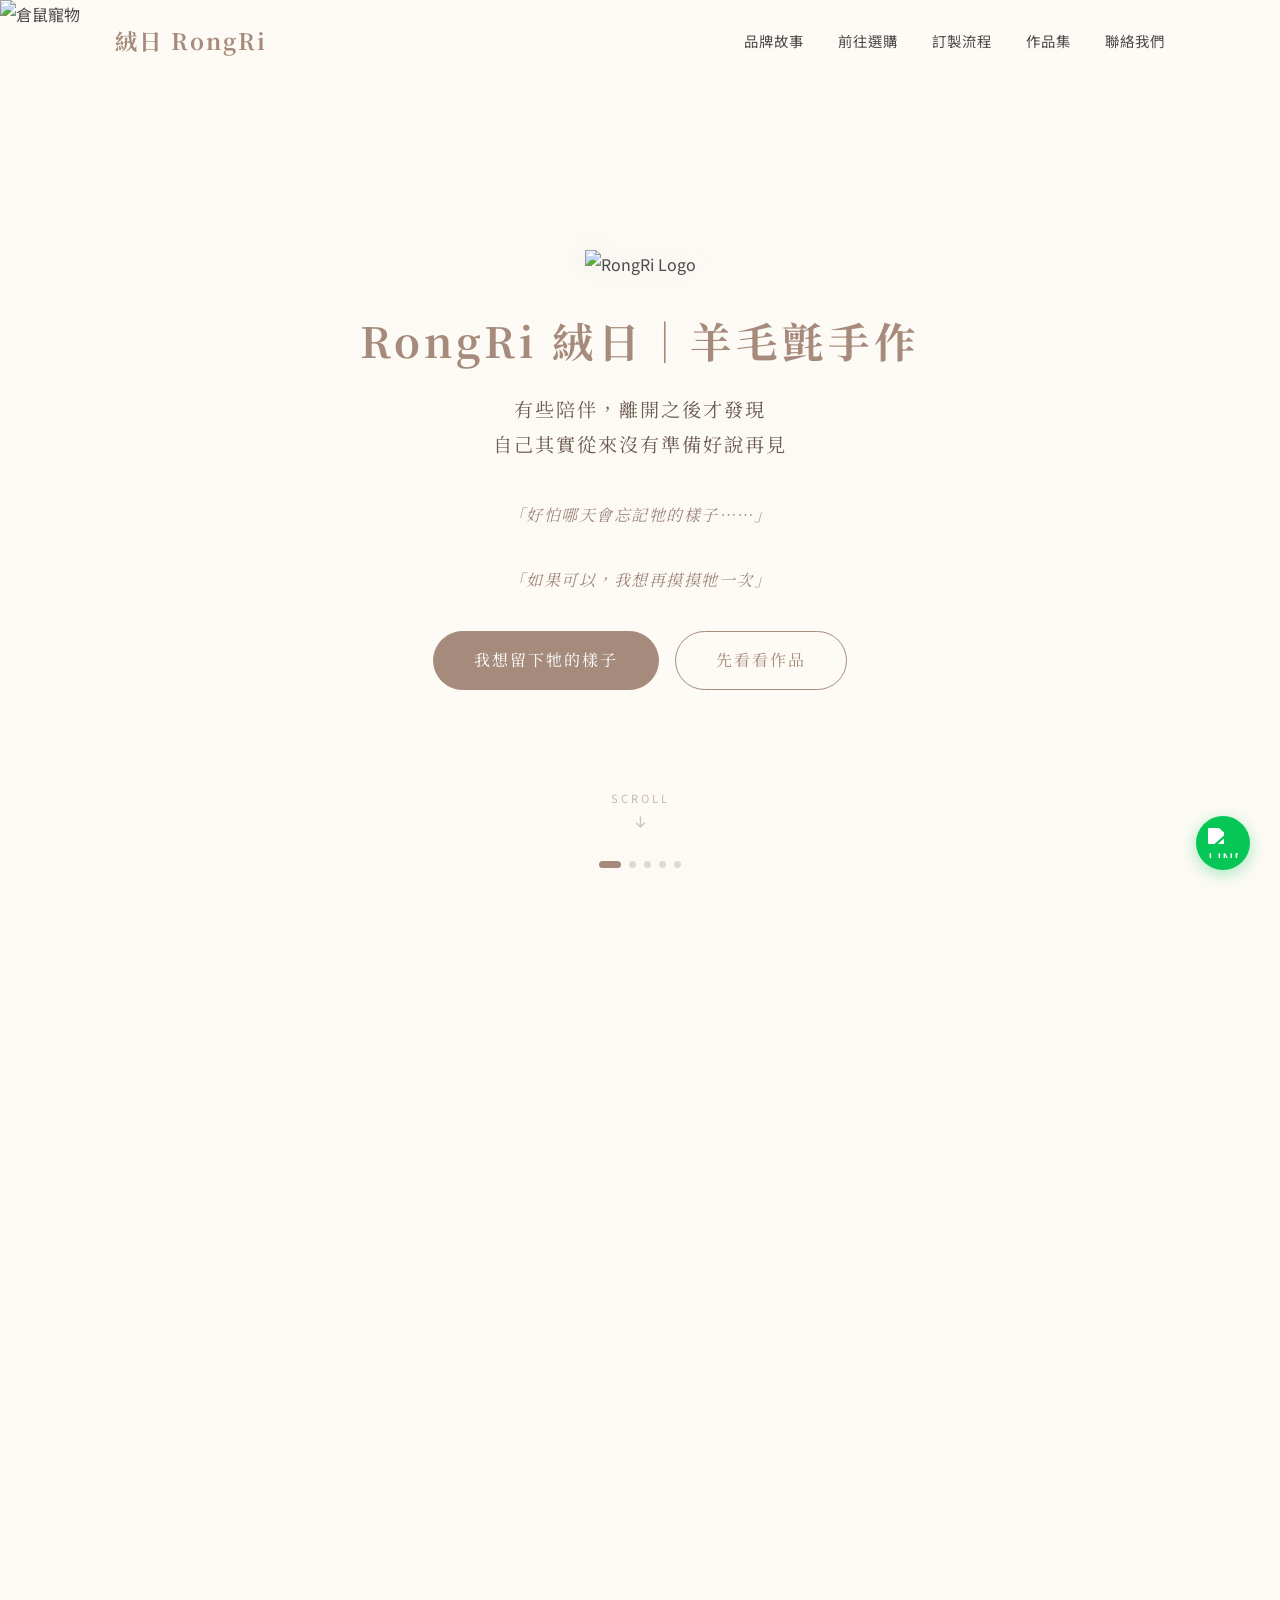
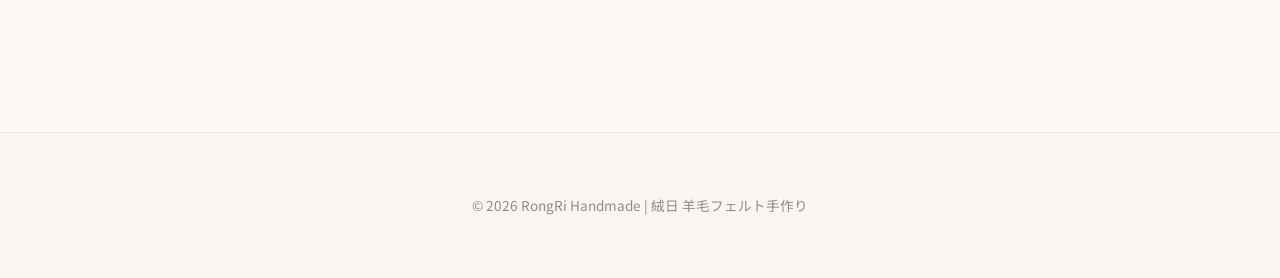
==== commit 6428943c: "Update index.html" ====
--- a/index.html
+++ b/index.html
@@ -464,18 +464,19 @@
 </h2>
         <p class="story-slogan-gold">將記憶收進木框，讓生命力破框而出。</p>
         <div class="story-main-text">
-<p class="drop-cap">很多人來找我們，不是因為想買一件作品——而是開始害怕，有一天會慢慢忘記牠的樣子。我們做的，是把那些還沒準備好放下的想念，變成可以被握在手心裡的存在。</p>            <div class="story-detail-grid">
-                <div class="story-detail-item">
-                   <span class="num">01</span>
-<h3>品牌理念：生命力與溫度</h3>
-                    <p>手作的魅力在於那些無法被完全複製的細微之處。生命力往往存在於框架之外，因此我們的作品不僅是單純的模仿，更是捕捉那些靈動特徵，讓作品在框架之外，展現出獨有的生命力與溫暖神韻。</p>
-                </div>
-                <div class="story-detail-item">
-                    <span class="num">02</span>
-<h3>我們的堅持：每一份唯一</h3>
-                    <p>在「絨日」，每一件作品都是慢工細活的結晶。從觀察神態、選色到塑形，我們投入大量的時間與耐心，確保每一隻創作出的小生命都擁有獨一無二的靈魂。</p>
-                </div>
-            </div>
+<p class="drop-cap">很多人來找我們，不是因為想買一件作品——而是開始害怕，有一天會慢慢忘記牠的樣子。我們做的，是把那些還沒準備好放下的想念，變成可以被握在手心裡的存在。</p>            
+            <div class="story-detail-grid">
+  <div class="story-detail-item">
+    <span class="num">01</span>
+    <h3>品牌理念：生命力與溫度</h3>
+    <p>手作的魅力在於那些無法被完全複製的細微之處。生命力往往存在於框架之外，因此我們的作品不僅是單純的模仿，更是捕捉那些靈動特徵，讓作品在框架之外，展現出獨有的生命力與溫暖神韻。</p>
+  </div>
+  <div class="story-detail-item">
+    <span class="num">02</span>
+    <h3>我們的堅持：每一份唯一</h3>
+    <p>在「絨日」，每一件作品都是慢工細活的結晶。從觀察神態、選色到塑形，我們投入大量的時間與耐心，確保每一隻創作出的小生命都擁有獨一無二的靈魂。</p>
+  </div>
+</div>
         </div>
     </div>
 </section>
@@ -1359,20 +1360,41 @@
   contact: ["不知道從何說起也沒關係 😊", "先來聊聊牠吧，LINE 最快 📬"],
 };
 
+const sectionDialogs = {
+  about:   ["你也有想念的孩子嗎？🐾", "每一針，都是捨不得忘記的心情 💕"],
+  shop:    ["這裡有現貨，可以先看看 🛍️", "Pinkoi 和蝦皮都有～"],
+  process: ["如果你準備好了，我可以陪你 🧶", "把牠的照片準備好，我們來聊聊 📸"],
+  contact: ["不知道從何說起也沒關係 😊", "先來聊聊牠吧，LINE 最快 📬"],
+};
+
+// 全域冷卻：任一 section 觸發後，8 秒內其他 section 不再觸發
+let sectionDlgCooldown = false;
+
 Object.entries(sectionDialogs).forEach(([id, lines]) => {
   const el = document.getElementById(id);
   if (!el || !('IntersectionObserver' in window)) return;
-  let triggered = false;
+  let lastTriggered = 0;
+
   const obs = new IntersectionObserver((entries) => {
     entries.forEach(e => {
-      if (e.isIntersecting && !triggered && !isDragging && !isBusy) {
-        triggered = true;
+      const now = Date.now();
+      if (
+        e.isIntersecting &&
+        !sectionDlgCooldown &&
+        !isDragging &&
+        !isBusy &&
+        now - lastTriggered > 20000   // 同一 section 自身也限 20 秒
+      ) {
+        sectionDlgCooldown = true;
+        lastTriggered = now;
         const line = lines[Math.floor(rnd(lines.length))];
         showDlg(line, 5000);
-        setTimeout(() => { triggered = false; }, 20000); // 20秒後可再觸發
+        // 8 秒後解鎖，允許下一個 section 說話
+        setTimeout(() => { sectionDlgCooldown = false; }, 8000);
       }
     });
-  }, { threshold: 0.3 });
+  }, { threshold: 0.4 });   // 稍微提高到 0.4，減少邊緣觸發
+
   obs.observe(el);
 });
     let galleryTriggered=false;
@@ -1380,8 +1402,8 @@
     if(gallerySection&&'IntersectionObserver' in window){
       const galleryObs=new IntersectionObserver((entries)=>{
         entries.forEach(e=>{
-          if(e.isIntersecting&&!galleryTriggered&&!isDragging&&!isSleeping){
-            galleryTriggered=true;
+if(e.isIntersecting&&!galleryTriggered&&!isDragging&&!isSleeping&&!sectionDlgCooldown){            galleryTriggered=true;sectionDlgCooldown = true;  // ← 新增這行
+setTimeout(()=>{ sectionDlgCooldown = false; }, 8000);  // ← 新增這行
             const targetX=clamp(window.innerWidth*.5,60,window.innerWidth-100);
             setSkin('excited');
             showDlg("等等！我去看一下作品！🏃",2000);
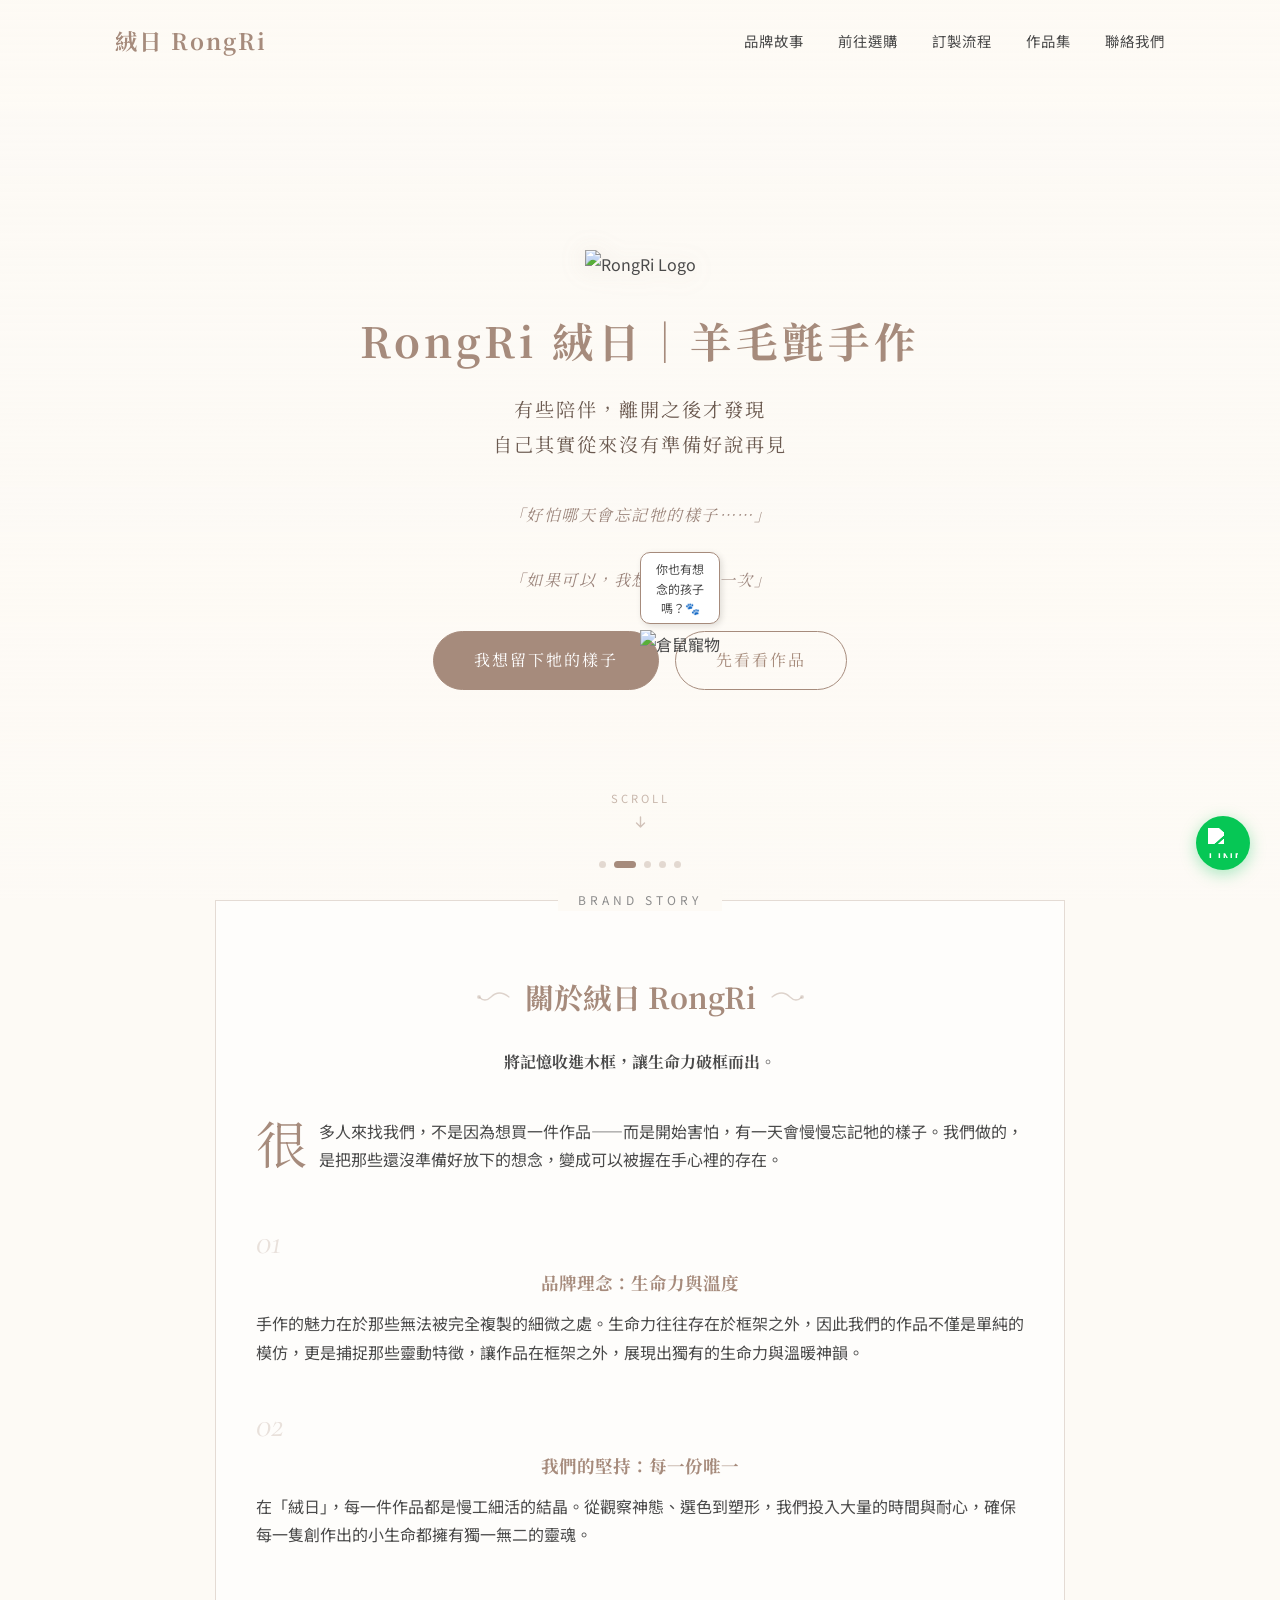
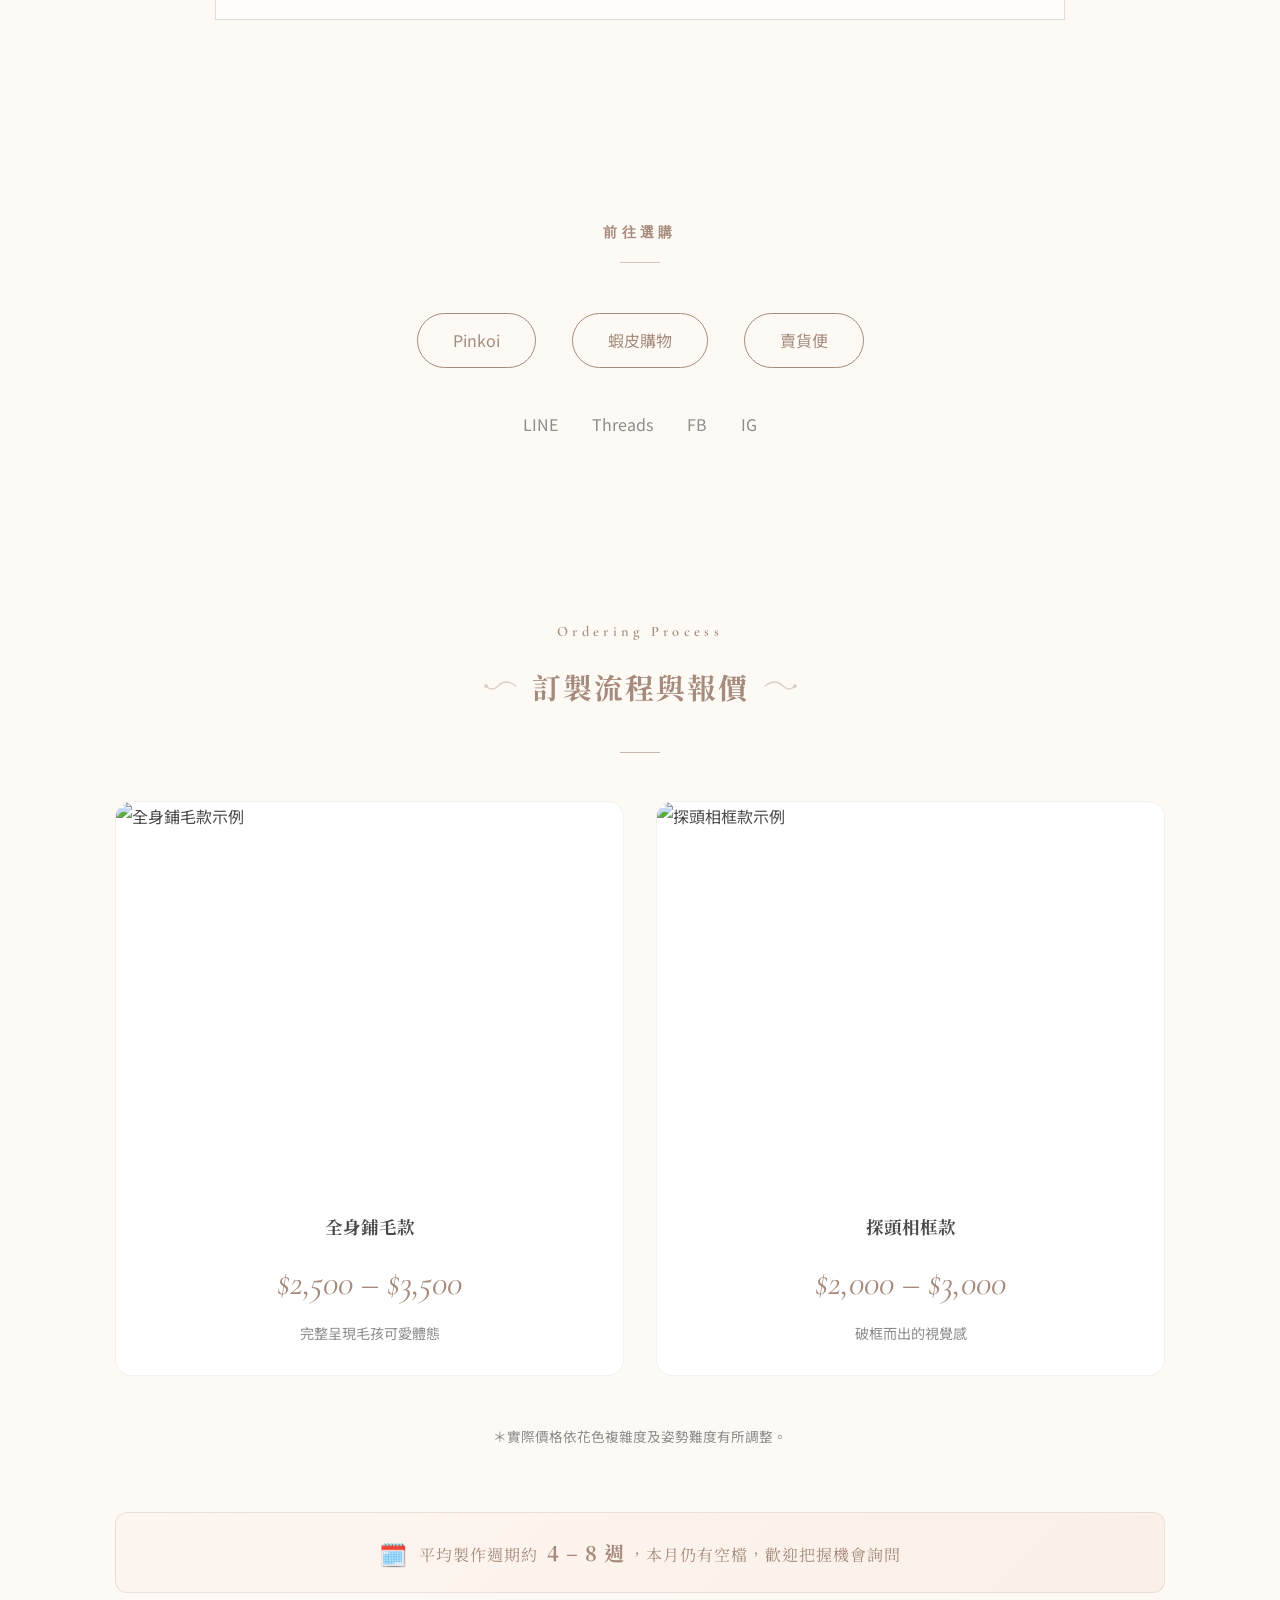
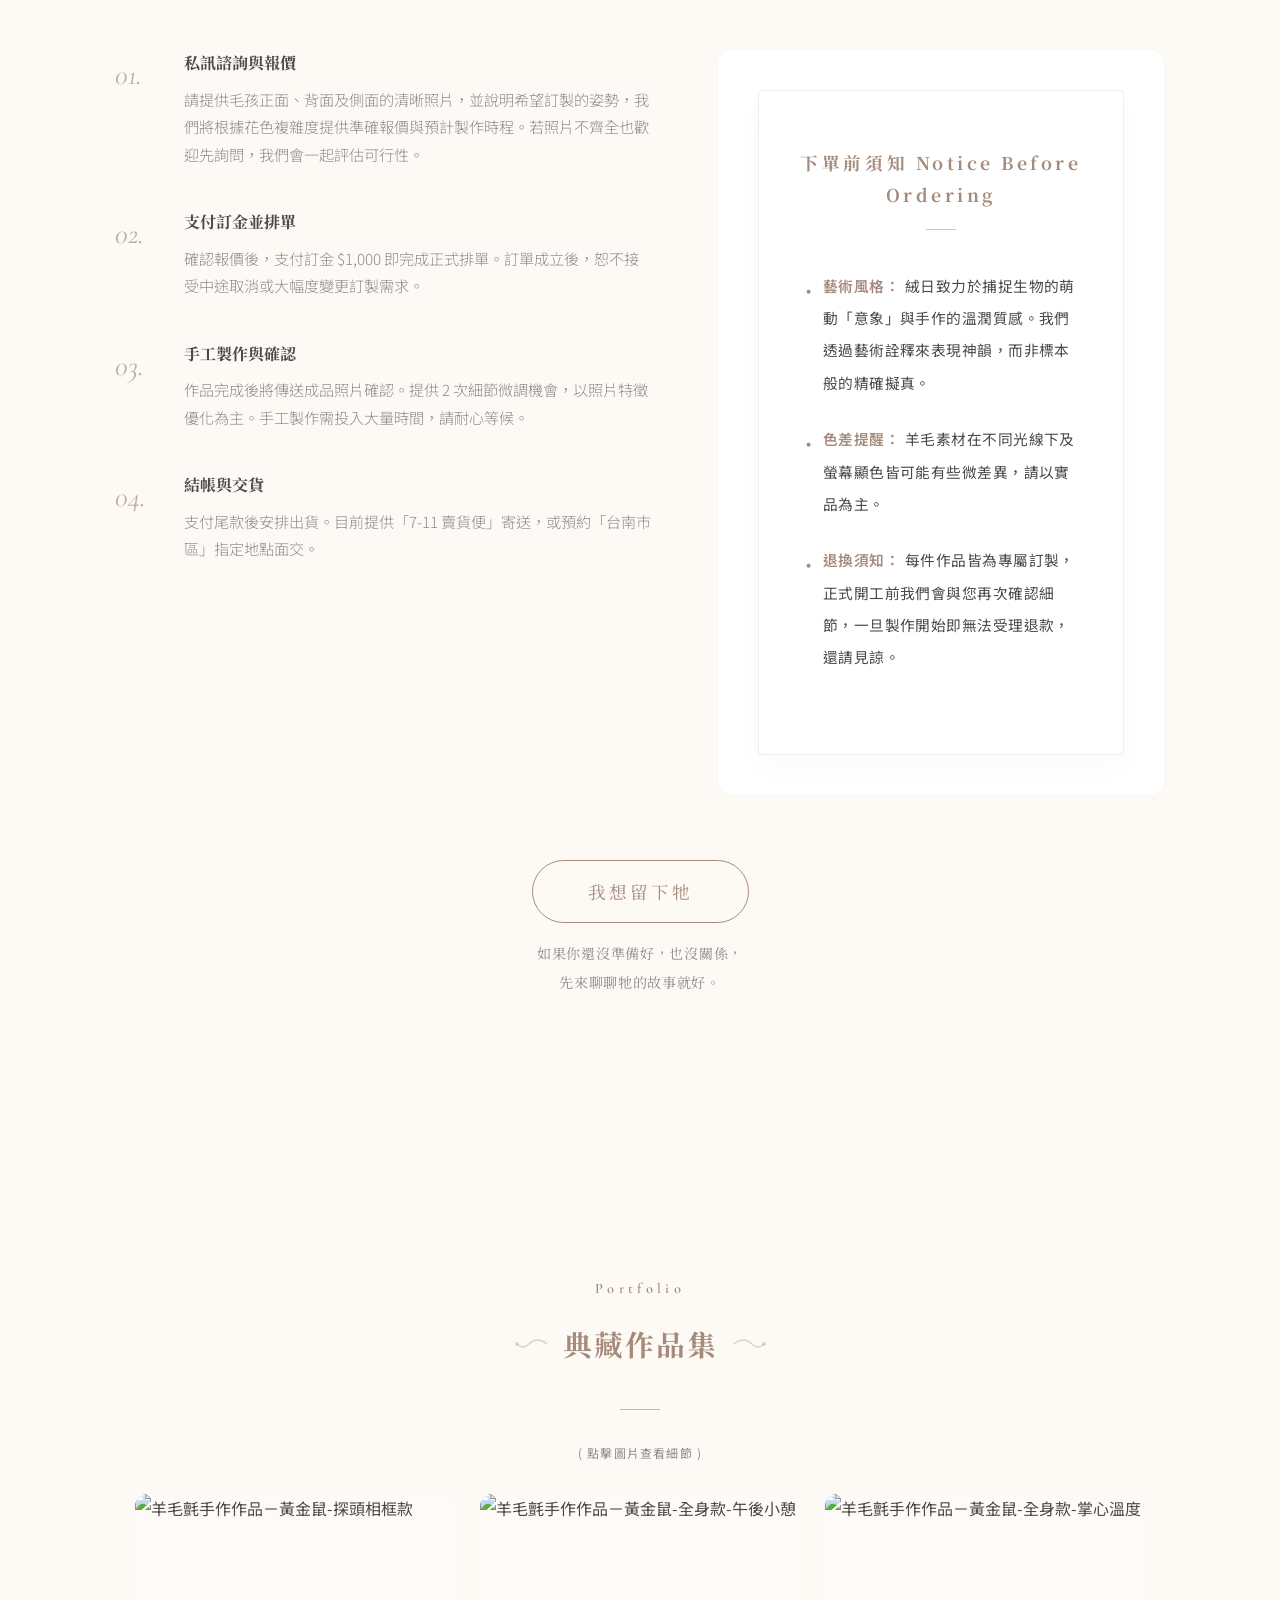
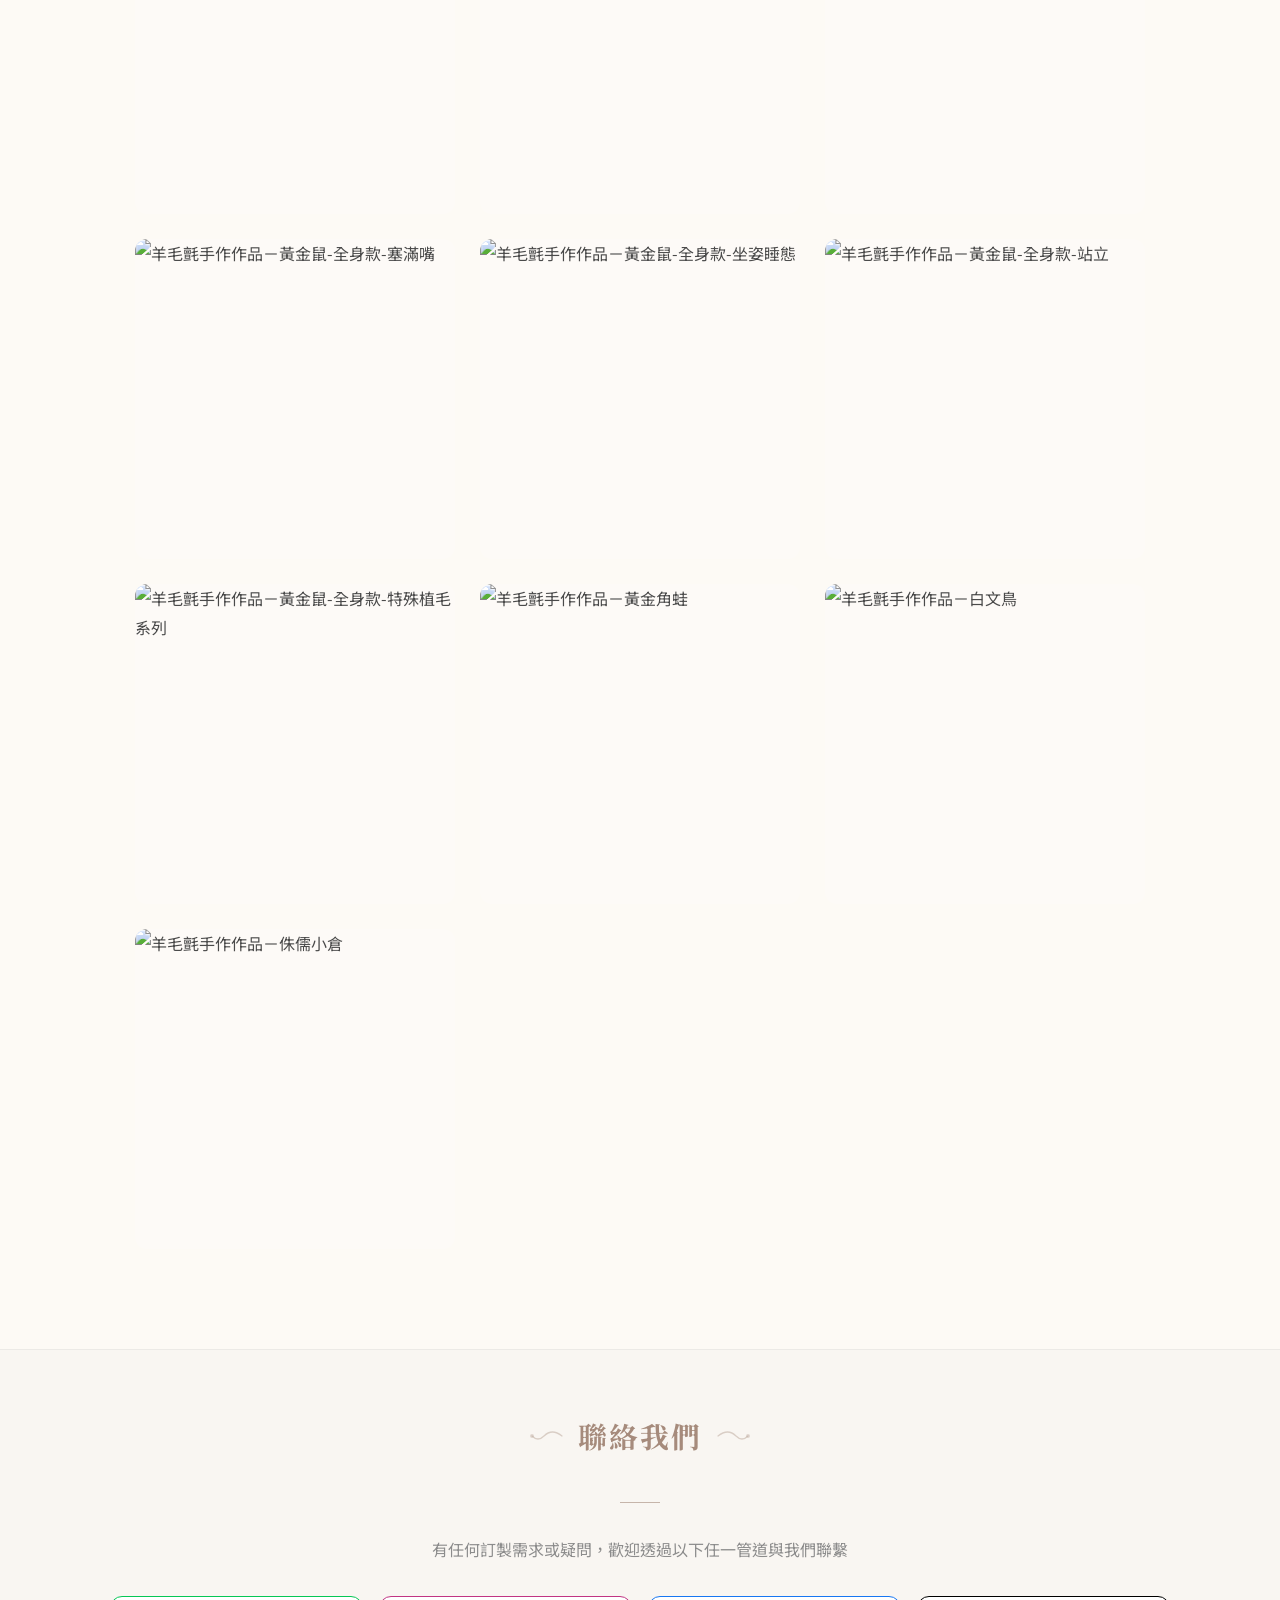
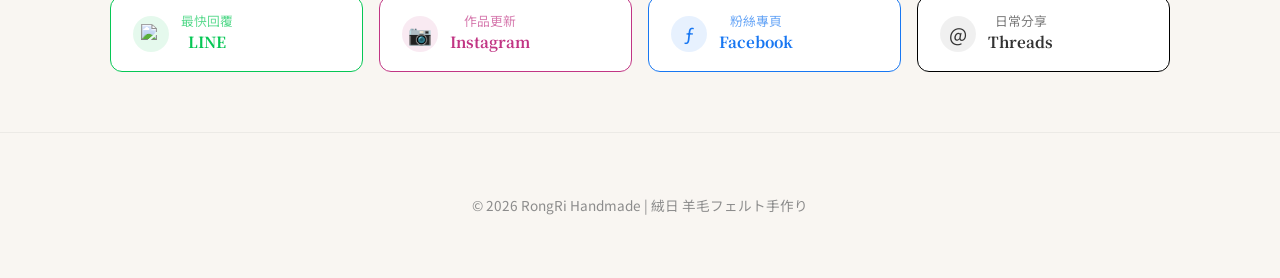
==== commit b9a2a03f: "Update index.html" ====
--- a/index.html
+++ b/index.html
@@ -1360,13 +1360,6 @@
   contact: ["不知道從何說起也沒關係 😊", "先來聊聊牠吧，LINE 最快 📬"],
 };
 
-const sectionDialogs = {
-  about:   ["你也有想念的孩子嗎？🐾", "每一針，都是捨不得忘記的心情 💕"],
-  shop:    ["這裡有現貨，可以先看看 🛍️", "Pinkoi 和蝦皮都有～"],
-  process: ["如果你準備好了，我可以陪你 🧶", "把牠的照片準備好，我們來聊聊 📸"],
-  contact: ["不知道從何說起也沒關係 😊", "先來聊聊牠吧，LINE 最快 📬"],
-};
-
 // 全域冷卻：任一 section 觸發後，8 秒內其他 section 不再觸發
 let sectionDlgCooldown = false;
 
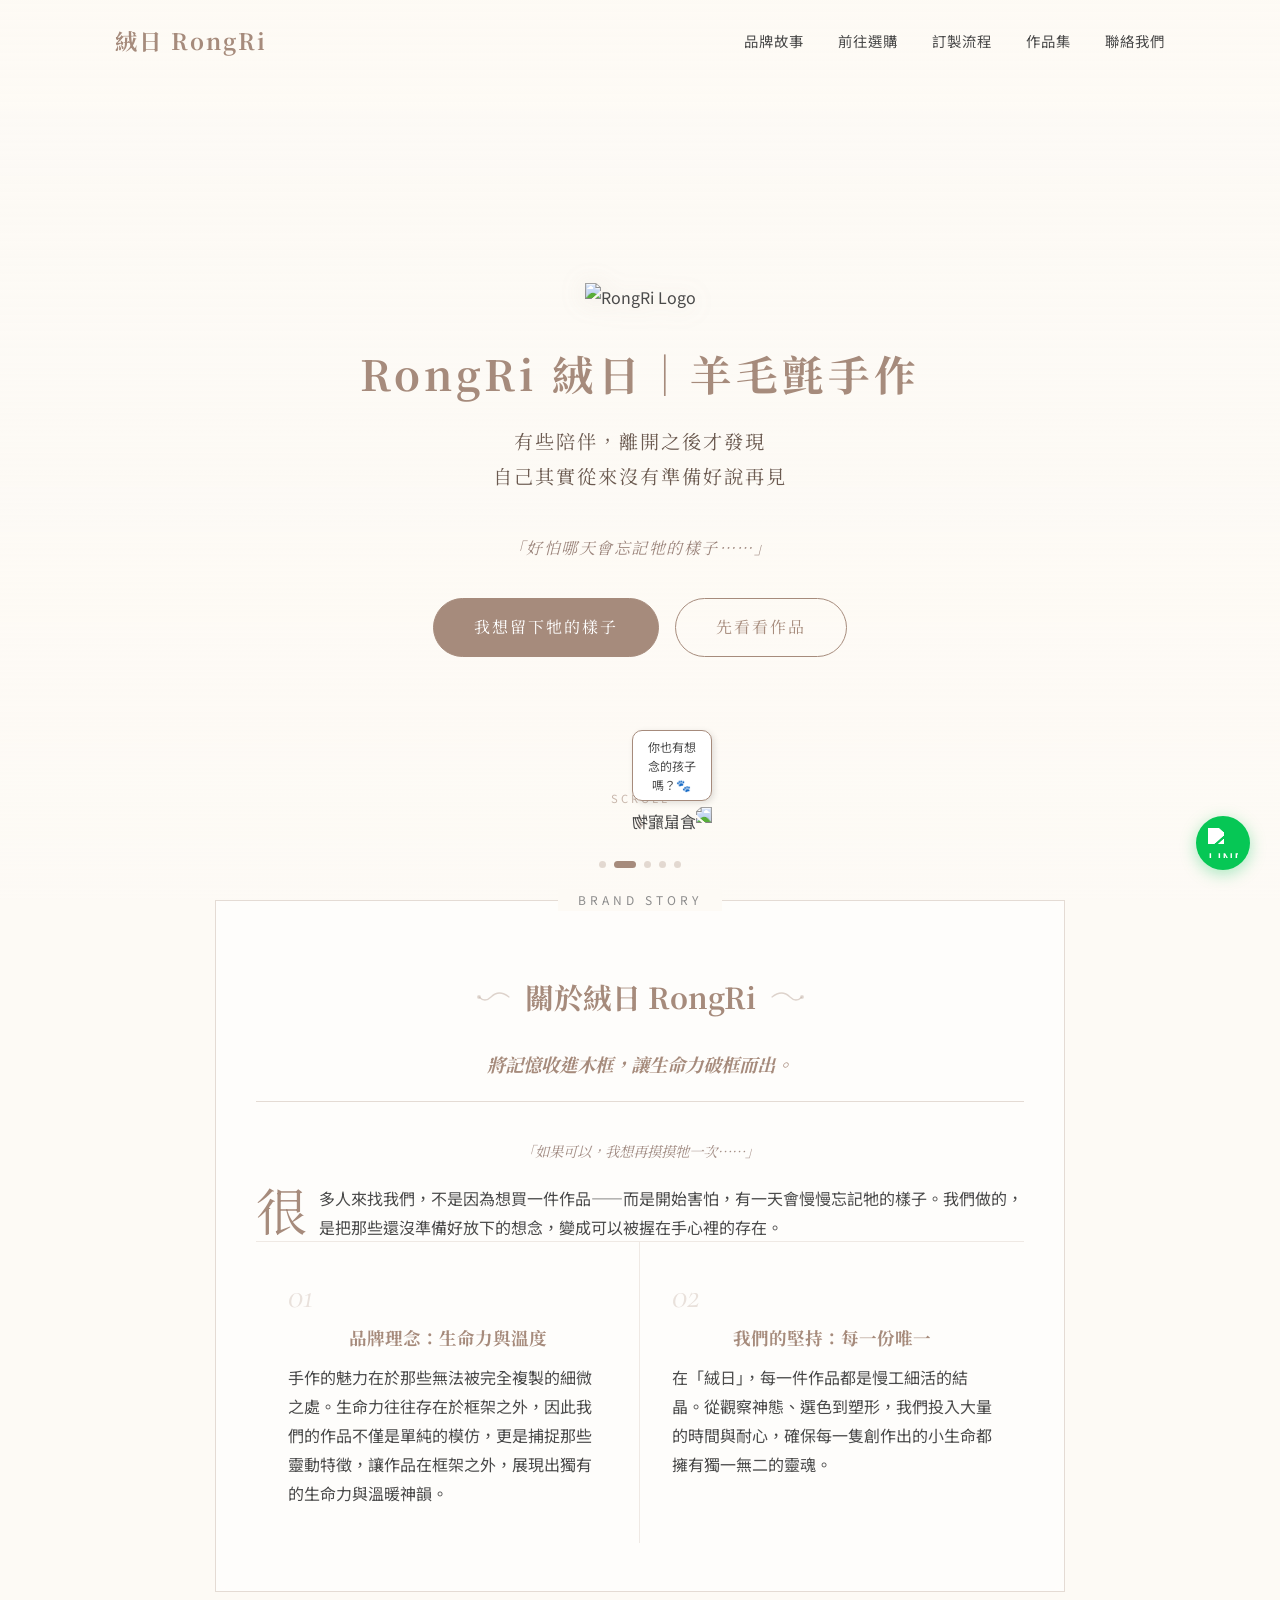
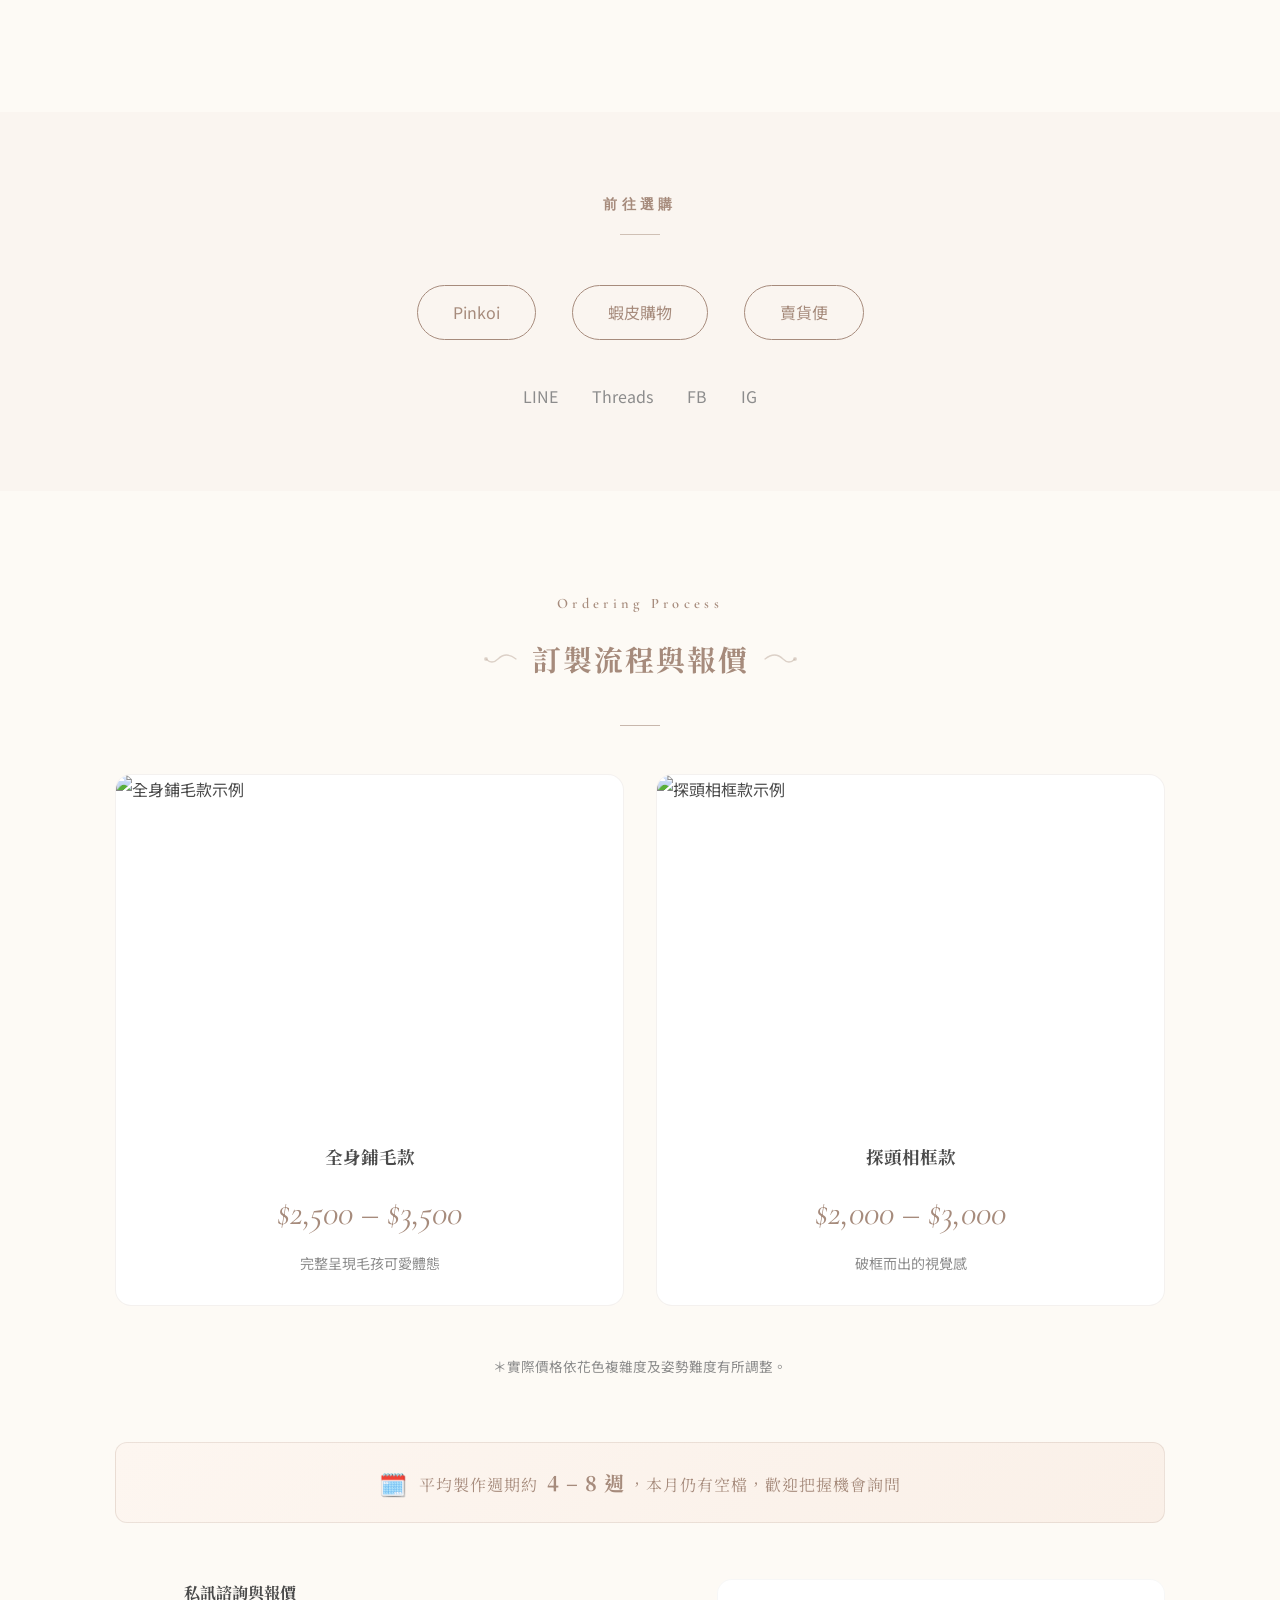
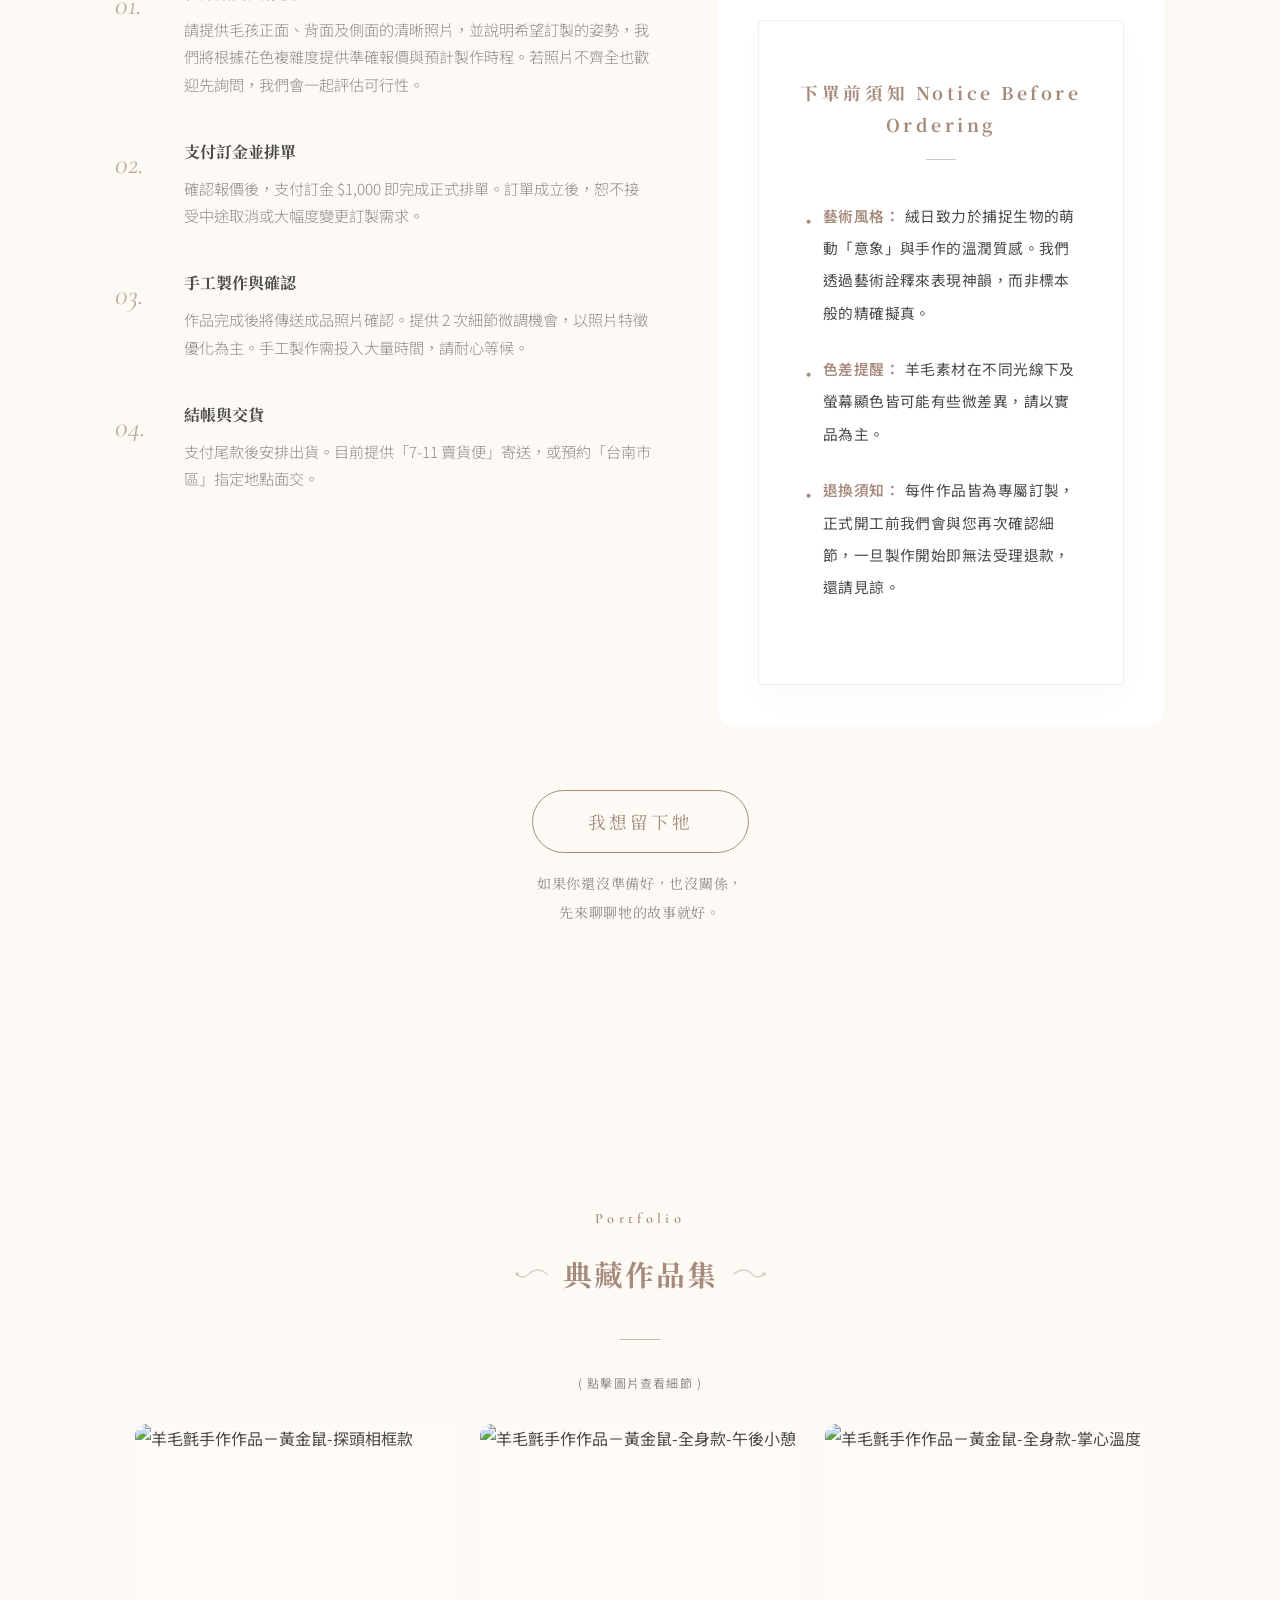
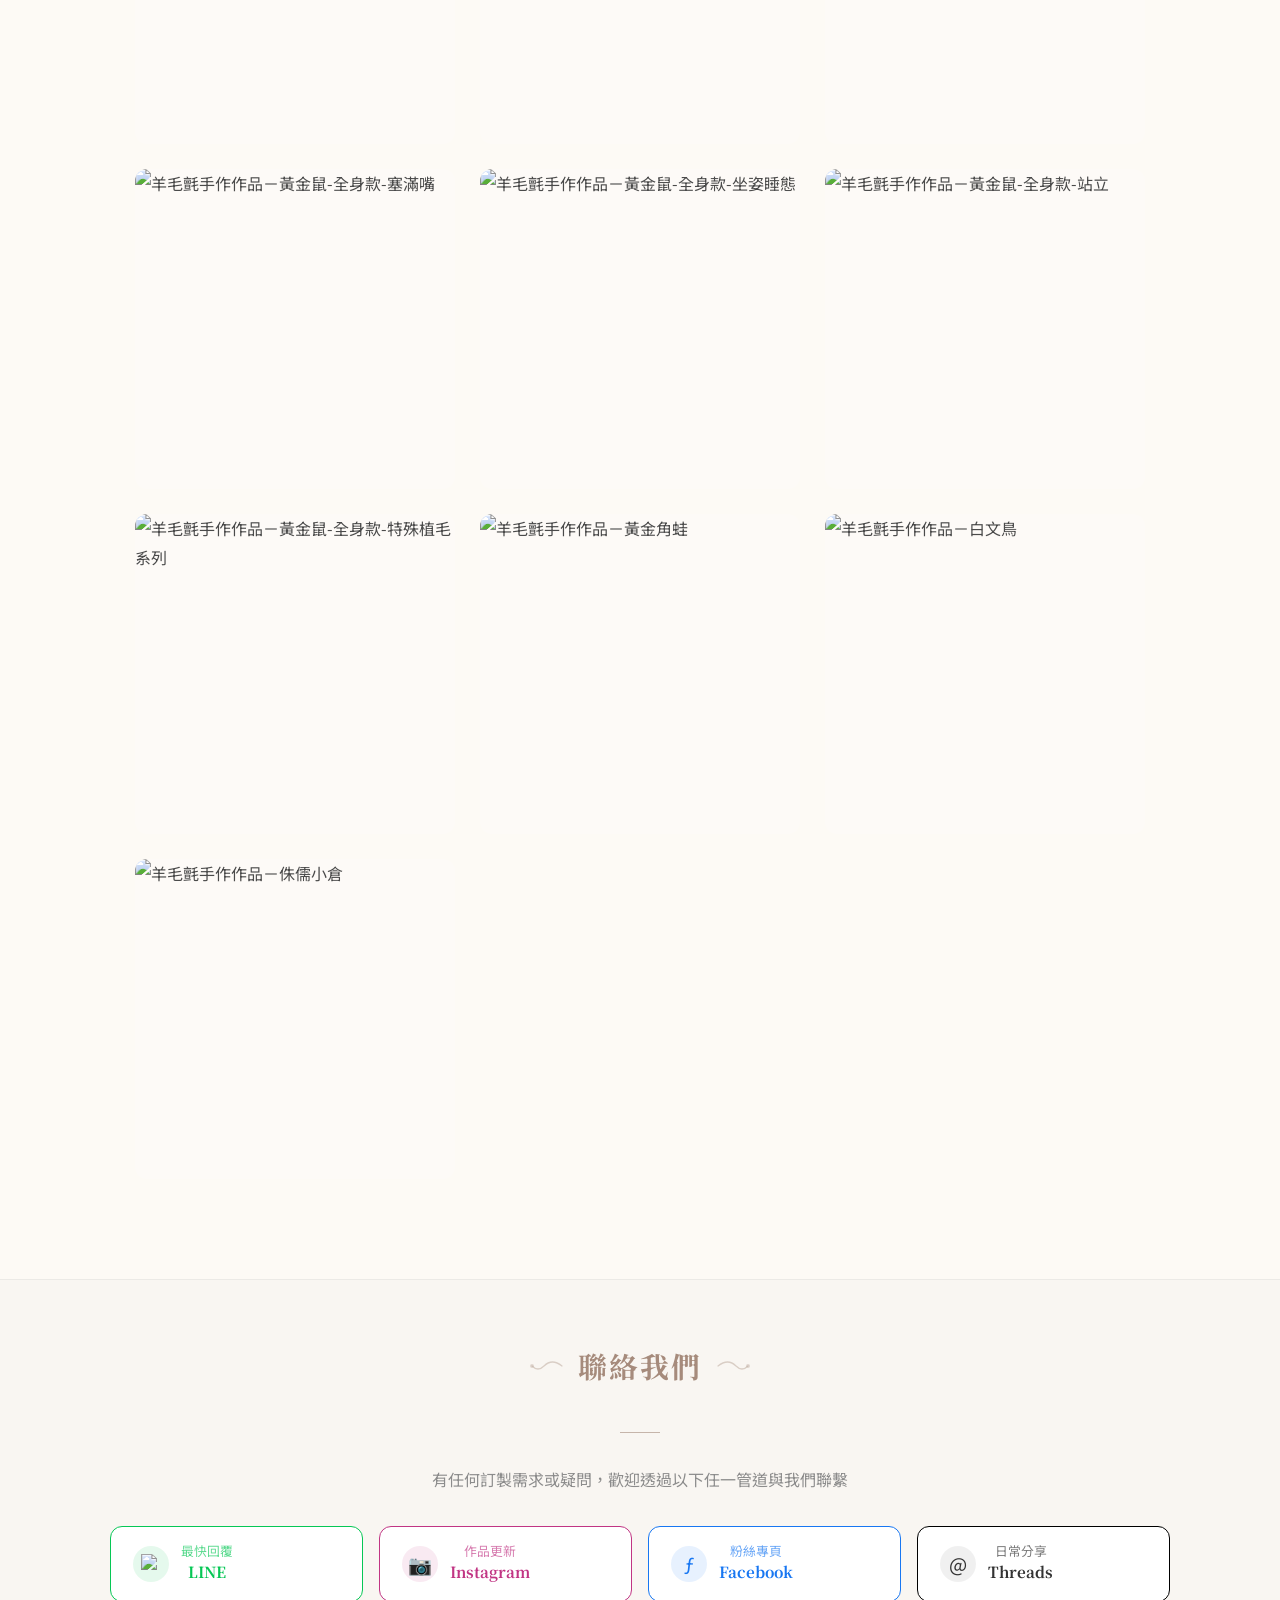
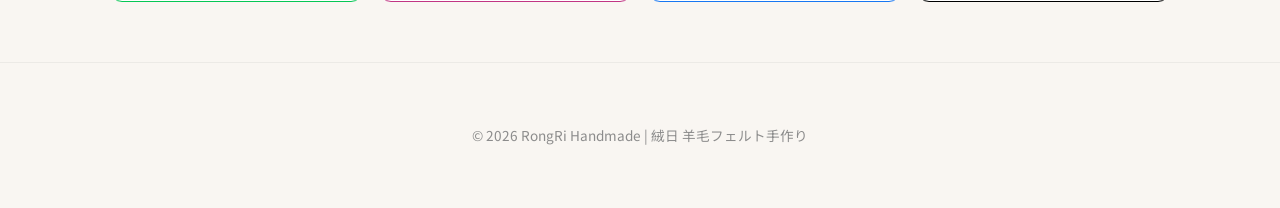
==== commit d9ba7380: "Update index.html" ====
--- a/index.html
+++ b/index.html
@@ -35,6 +35,7 @@
     <link rel="preconnect" href="https://fonts.gstatic.com" crossorigin>
     <link href="https://fonts.googleapis.com/css2?family=Noto+Serif+TC:wght@400;700&family=Noto+Sans+TC:wght@300;400&family=Cormorant+Garamond:ital,wght@0,400;0,600;1,400&display=swap" rel="stylesheet">
     <link rel="stylesheet" href="style.css">
+
     <style>
 /* ═══════════════════════════════════════
    HERO SECTION
@@ -228,7 +229,7 @@
 }
 .price-card-img {
     width: 100%;
-    aspect-ratio: 4/3;
+    aspect-ratio: 3/2;
     object-fit: cover;
     display: block;
 }
@@ -387,6 +388,14 @@
     .contact-channels { grid-template-columns: 1fr; }
     .lead-time-banner { padding: 1rem 1.2rem; }
   }
+
+@media (max-width: 380px) {
+  .hero-btn-primary, .hero-btn-secondary {
+    width: 90%;
+    padding: 14px 20px;
+    font-size: 0.95rem;
+  }
+}
     </style>
 </head>
 <body>
@@ -430,8 +439,7 @@
   自己其實從來沒有準備好說再見
 </p>
         <p class="hero-subtext">「好怕哪天會忘記牠的樣子⋯⋯」</p>
-        <p class="hero-subtext">「如果可以，我想再摸摸牠一次」</p>
-       <div class="hero-cta-group">
+        <div class="hero-cta-group">
     <a href="#process" class="hero-btn-primary">我想留下牠的樣子</a>
     <a href="#gallery" class="hero-btn-secondary">先看看作品</a>
 </div>
@@ -464,6 +472,7 @@
 </h2>
         <p class="story-slogan-gold">將記憶收進木框，讓生命力破框而出。</p>
         <div class="story-main-text">
+<p style="font-family:'Noto Serif TC',serif; font-size:0.9rem; color:#8c7268; font-style:italic; margin-bottom:20px; text-align:center; opacity:0.8;">「如果可以，我想再摸摸牠一次⋯⋯」</p>
 <p class="drop-cap">很多人來找我們，不是因為想買一件作品——而是開始害怕，有一天會慢慢忘記牠的樣子。我們做的，是把那些還沒準備好放下的想念，變成可以被握在手心裡的存在。</p>            
             <div class="story-detail-grid">
   <div class="story-detail-item">
@@ -482,7 +491,7 @@
 </section>
 
 <!-- ═══ SHOP ═══ -->
-<div id="shop" class="shop-section reveal-section">
+<div id="shop" class="shop-section reveal-section" style="background:rgba(166,139,124,0.04);">
     <div class="container">
         <span class="section-tag">前往選購</span>
         <div class="shop-divider"></div>
@@ -751,11 +760,6 @@
 @keyframes memCaptionIn { 0%{opacity:0;transform:translateY(8px)} 100%{opacity:1;transform:translateY(0)} }
 @keyframes memFrameIn   { 0%{opacity:0;transform:scale(.92)} 100%{opacity:1;transform:scale(1)} }
 @keyframes memBtnIn     { 0%{opacity:0} 100%{opacity:1} }
-@keyframes hPawFade   { 0%{opacity:.7} 100%{opacity:0} }
-@keyframes hHeartUp   { 0%{transform:translateY(0) scale(1);opacity:1} 100%{transform:translateY(-60px) scale(.5);opacity:0} }
-@keyframes hSeedFall  { 0%{transform:translateY(0) rotate(0);opacity:1} 100%{transform:translateY(50px) rotate(180deg);opacity:0} }
-@keyframes hStarPop   { 0%{transform:scale(0);opacity:1} 100%{transform:scale(1.5);opacity:0} }
-@keyframes hDarkGlow  { 0%,100%{opacity:.7} 50%{opacity:1} }
 @keyframes seedDrop {
   0%   { transform: translateY(0) rotate(0deg); opacity: 1; }
   100% { transform: translateY(80px) rotate(200deg); opacity: 0; }
@@ -967,10 +971,10 @@
     });
     function setSkin(k) { petImg.src = SK[k] || SK.normal; }
 
-    const isMobile = window.innerWidth <= 600;
+    const isMobile = window.matchMedia('(max-width: 600px)').matches;
     // ★ 手機版：初始位置設為畫面中央，而非右下角
-    let cx = isMobile ? window.innerWidth * 0.5 : window.innerWidth / 2;
-    let cy = isMobile ? window.innerHeight * 0.5 : window.innerHeight * 0.7;
+    let cx = isMobile ? window.innerWidth * 0.8 : window.innerWidth / 2;
+    let cy = isMobile ? window.innerHeight * 0.75 : window.innerHeight * 0.7;
     let tx = cx, ty = cy;
     let isWalking=false, isDragging=false, isSleeping=false, isBusy=false;
     let isScheduled=false, isWindBlown=false, isFleeing=false, vroomActive=false;
@@ -1048,6 +1052,7 @@
     function spawnPaw(x, y) {
       if (Math.hypot(x-lastPawX, y-lastPawY) < 28) return;
       lastPawX=x; lastPawY=y;
+      if(typeof playPawSound==='function') playPawSound();
       const onGallery = !!document.elementFromPoint(cx+40,cy+40)?.closest('#gallery');
       const el = document.createElement('div');
       el.style.cssText = `position:absolute;left:${x}px;top:${y}px;font-size:${onGallery?14:11}px;
@@ -1254,6 +1259,7 @@
             if(!isWalking&&!isDragging){
               isSleeping=true; setSkin('sleepingZzz'); showDlg("zzZZ... 🌙",8000);
               spawnParticles(cx+20,cy,'star',3);
+              
             }
           },45000);
         }
@@ -1395,7 +1401,8 @@
     if(gallerySection&&'IntersectionObserver' in window){
       const galleryObs=new IntersectionObserver((entries)=>{
         entries.forEach(e=>{
-if(e.isIntersecting&&!galleryTriggered&&!isDragging&&!isSleeping&&!sectionDlgCooldown){            galleryTriggered=true;sectionDlgCooldown = true;  // ← 新增這行
+if(e.isIntersecting&&!galleryTriggered&&!isDragging&&!isSleeping&&!sectionDlgCooldown){            
+galleryTriggered=true;sectionDlgCooldown = true;  // ← 新增這行
 setTimeout(()=>{ sectionDlgCooldown = false; }, 8000);  // ← 新增這行
             const targetX=clamp(window.innerWidth*.5,60,window.innerWidth-100);
             setSkin('excited');
@@ -1403,16 +1410,18 @@
             setTimeout(()=>{
               walkTo(targetX,clamp(window.innerHeight*.5,80,window.innerHeight-100),true);
               setTimeout(()=>{
-                if(!isWalking&&!isDragging){
-            setSkin('painter'); showDlg("這些都是，被好好記住的樣子 🐾",5000);
-setTimeout(()=>{
   if(!isWalking&&!isDragging){
-    setSkin('loveEyes'); showDlg("你心裡有沒有一隻，也很想留下來？💕",6000);
-                      spawnParticles(cx+20,cy,'heart',5);
-                    }
-                  },4000);
-                }
-              },3000);
+    setSkin('painter'); showDlg("這些都是，被好好記住的樣子 🐾",5000);
+    sectionDlgCooldown = true;  // ← 新增
+    setTimeout(()=>{
+      if(!isWalking&&!isDragging){
+        setSkin('loveEyes'); showDlg("你心裡有沒有一隻，也很想留下來？💕",6000);
+        spawnParticles(cx+20,cy,'heart',5);
+        setTimeout(()=>{ sectionDlgCooldown = false; }, 6000);  // ← 新增，等最後一句說完再解鎖
+      }
+    },4000);
+  }
+},3000);
             },2200);
             setTimeout(()=>{ galleryTriggered=false; },30000);
           }
@@ -1478,7 +1487,8 @@
     },{passive:true});
 
     function startDrag(cX,cY){
-      isDragging=true; isWalking=false; isSleeping=false;
+      isDragging=true; isWalking=false;
+      isSleeping=false;
       stopWalk();
       if(sleepTimer) clearTimeout(sleepTimer);
       if(mobileWalkTimer) clearTimeout(mobileWalkTimer);
@@ -1526,6 +1536,7 @@
     }
     function landBounce(){
       setSkin('normal'); showDlg("咚！落地了 ✨",1500); spawnParticles(cx+20,cy+40,'star',3);
+      if(typeof playThudSound==='function') playThudSound();
       let bc=0;
       function bounce(){
         bc++;
@@ -1563,6 +1574,7 @@
         clickCount++;
         if(isSleeping){
           isSleeping=false; if(sleepTimer) clearTimeout(sleepTimer);
+          
           setSkin('surprised'); showDlg("欸！？誰叫我起來！😲",2000);
           spawnParticles(cx+20,cy,'star',3);
           setTimeout(()=>{ setSkin('normal'); resetSleepTimer(); },2500); return;
@@ -1606,7 +1618,40 @@
 
     setInterval(()=>{ warpSide(); },30000);
 
-    // 初始化位置
+    // ─── 閒置偵測：2 分鐘沒有滑鼠/滾動動作 ───
+    let idleTimer = null;
+    const IDLE_DELAY = 2 * 60 * 1000; // 2 分鐘
+    let idleTriggered = false;
+
+    function resetIdleTimer() {
+      idleTriggered = false;
+      if(idleTimer) clearTimeout(idleTimer);
+      idleTimer = setTimeout(()=>{
+        if(isDragging||isBusy) return;
+        idleTriggered = true;
+        // 走到畫面中央
+        const b = getBounds();
+        const midX = (b.minX + b.maxX) / 2;
+        const midY = (b.minY + b.maxY) / 2;
+        stopWalk();
+        setSkin('curious');
+        walkTo(midX, midY, false);
+        setTimeout(()=>{
+          if(idleTriggered){
+            setSkin('loveEyes');
+            showDlg("你還在嗎？🥺",6000);
+            spawnParticles(midX+20, midY,'heart',4);
+          }
+        }, Math.hypot(midX-cx, midY-cy) / 0.9 * (1000/60) + 500);
+      }, IDLE_DELAY);
+    }
+
+    document.addEventListener('mousemove', ()=>{ resetIdleTimer(); }, {passive:true});
+    document.addEventListener('scroll',    ()=>{ resetIdleTimer(); }, {passive:true});
+    document.addEventListener('touchstart',()=>{ resetIdleTimer(); }, {passive:true});
+    resetIdleTimer();
+
+    // ─── 初始化位置
     petBody.style.left=cx+'px'; petBody.style.top=cy+'px';
     setSkin('happy');
     showDlg("哈囉！歡迎來到絨日！🐹",3000);
@@ -1709,6 +1754,66 @@
       gain2.gain.setValueAtTime(0.14, t + 0.22);
       gain2.gain.exponentialRampToValueAtTime(0.001, t + 0.40);
       osc2.start(t + 0.22); osc2.stop(t + 0.40);
+    } catch(e){}
+  }
+
+  // 落地碰聲（低頻短促衰減音）
+  function playThudSound(){
+    try {
+      const ctx = getCtx();
+      const t = ctx.currentTime;
+      // 低頻底鼓感：OscillatorNode + 快速 pitch drop
+      const osc = ctx.createOscillator();
+      const gain = ctx.createGain();
+      const dist = ctx.createWaveShaper();
+      // 輕微失真讓撞擊感更實
+      const curve = new Float32Array(256);
+      for(let i=0;i<256;i++){ const x=i/128-1; curve[i]=x<0?-Math.pow(-x,.7):Math.pow(x,.7); }
+      dist.curve = curve;
+      osc.connect(dist); dist.connect(gain); gain.connect(ctx.destination);
+      osc.type = 'sine';
+      osc.frequency.setValueAtTime(120, t);
+      osc.frequency.exponentialRampToValueAtTime(38, t + 0.12);
+      gain.gain.setValueAtTime(0.32, t);
+      gain.gain.exponentialRampToValueAtTime(0.001, t + 0.22);
+      osc.start(t); osc.stop(t + 0.22);
+      // 第二層：噪音短衝擊感
+      const buf = ctx.createBuffer(1, ctx.sampleRate * 0.04, ctx.sampleRate);
+      const data = buf.getChannelData(0);
+      for(let i=0;i<data.length;i++) data[i]=(Math.random()*2-1)*Math.pow(1-i/data.length,2);
+      const src = ctx.createBufferSource();
+      const ng = ctx.createGain();
+      src.buffer = buf;
+      src.connect(ng); ng.connect(ctx.destination);
+      ng.gain.setValueAtTime(0.10, t);
+      ng.gain.exponentialRampToValueAtTime(0.001, t + 0.04);
+      src.start(t);
+    } catch(e){}
+  }
+
+
+  // 爪印輕拍聲（柔軟拍擊感）
+  function playPawSound(){
+    try {
+      const ctx = getCtx();
+      const t = ctx.currentTime;
+      const buf = ctx.createBuffer(1, ctx.sampleRate * 0.06, ctx.sampleRate);
+      const data = buf.getChannelData(0);
+      for(let i=0;i<data.length;i++){
+        const env = Math.pow(1 - i/data.length, 1.8);
+        data[i] = (Math.random()*2-1) * env * 0.5;
+      }
+      const src = ctx.createBufferSource();
+      const g = ctx.createGain();
+      // 低通讓它聽起來像肉掌，不刺耳
+      const lp = ctx.createBiquadFilter();
+      lp.type = 'lowpass';
+      lp.frequency.value = 700;
+      src.buffer = buf;
+      src.connect(lp); lp.connect(g); g.connect(ctx.destination);
+      g.gain.setValueAtTime(0.055, t);
+      g.gain.exponentialRampToValueAtTime(0.001, t + 0.06);
+      src.start(t);
     } catch(e){}
   }
 
@@ -1734,6 +1839,9 @@
   }
 
   // 掛載到倉鼠點擊
+  window.playThudSound  = playThudSound;
+  window.playPawSound   = playPawSound;
+
   const petBody = document.getElementById('pet-body');
   if(petBody){
     petBody.addEventListener('click', ()=>{ playHamsterSound(); });
--- a/style.css
+++ b/style.css
@@ -61,13 +61,42 @@
 
 /* --- 品牌故事 --- */
 .about-story-curated { max-width: 900px; margin: 0 auto 120px; padding: 0 25px; scroll-margin-top: 100px; }
-.story-border-box { position: relative; border: 1px solid rgba(166, 139, 124, 0.3); padding: 70px 40px; background: rgba(255,255,255,0.6); backdrop-filter: blur(4px); }
+.story-border-box {
+  position: relative;
+  border: 1px solid rgba(166, 139, 124, 0.3);
+  padding: 70px 40px 0;
+  background: rgba(255,255,255,0.6);
+  backdrop-filter: blur(4px);
+  
+}
 .story-tag { position: absolute; top: -12px; left: 50%; transform: translateX(-50%); background: var(--bg-color); padding: 0 20px; font-size: 0.75rem; letter-spacing: 4px; color: var(--text-light); }
 .story-title { font-family: 'Noto Serif TC', serif; font-size: 1.8rem; color: var(--primary-warm); text-align: center; margin-bottom: 25px; }
 .story-slogan-gold { text-align: center; font-family: 'Noto Serif TC', serif; font-weight: 700; margin-bottom: 40px; }
 .drop-cap::first-letter { font-family: 'Noto Serif TC', serif; font-size: 3.2rem; float: left; margin-right: 12px; color: var(--primary-warm); line-height: 1; }
-.story-detail-grid { margin-top: 50px; display: grid; gap: 40px; }
-.story-detail-item h3 { color: var(--primary-warm); margin-bottom: 10px; text-align: center; font-size: 1.1rem; font-family: 'Noto Serif TC', serif; }
+.story-detail-grid {
+  margin-top: 0;
+  display: grid;
+  grid-template-columns: 1fr 1fr;
+  gap: 0;
+}
+
+.story-detail-item {
+  padding: 36px 32px;
+  border-top: 1px solid rgba(166,139,124,0.18);
+  position: relative;
+}
+
+.story-detail-item:first-child {
+  border-right: 1px solid rgba(166,139,124,0.18);
+}
+
+@media (max-width: 640px) {
+  .story-detail-grid { grid-template-columns: 1fr; }
+  .story-detail-item:first-child {
+    border-right: none;
+    border-bottom: 1px solid rgba(166,139,124,0.18);
+  }
+}.story-detail-item h3 { color: var(--primary-warm); margin-bottom: 10px; text-align: center; font-size: 1.1rem; font-family: 'Noto Serif TC', serif; }
 .story-detail-item .num {
   font-family: 'Cormorant Garamond', serif;
   font-size: 2.2rem;
@@ -194,7 +223,7 @@
     animation: lineFloat 3s ease-in-out infinite, linePulse 2.5s ease-in-out infinite;
     transition: transform 0.2s;
 }
-#float-line-btn:hover { transform: scale(1.1); }
+
 #float-line-btn img { width: 30px; height: 30px; filter: brightness(0) invert(1); }
 
 @keyframes lineFloat  { 0%,100%{transform:translateY(0)} 50%{transform:translateY(-5px)} }
@@ -219,14 +248,6 @@
 /* --- 倉鼠容器 --- */
 #hamster-pet-container { position: fixed; z-index: 9999; pointer-events: none; top: 0; left: 0; width: 100vw; height: 100vh; }
 #pet-body { position: absolute; pointer-events: auto; cursor: pointer; z-index: 9999; }
-#pet-img { width: 80px; height: auto; transition: transform 0.3s ease; display: block; }
-#pet-dialog {
-    position: absolute; bottom: 100%; left: 50%; transform: translateX(-50%);
-    background: white; border: 1px solid #a68b7c; padding: 5px 10px; border-radius: 10px;
-    font-size: 12px; white-space: nowrap; display: none;
-    box-shadow: 2px 2px 5px rgba(0,0,0,0.1);
-    font-family: 'Noto Sans TC', sans-serif; color: var(--text-main); z-index: 10000;
-}
 
 /* --- 瀑布流（保留） --- */
 @media (min-width: 900px) { .masonry-grid { column-count: 3; } }
@@ -305,3 +326,65 @@
   letter-spacing: 0.05em;
   line-height: 2;
 }
+
+.hero-slogan {
+    margin-bottom: 12px;
+}
+
+@media (max-width: 600px) {
+    .drop-cap::first-letter {
+        font-size: 1rem;
+        float: none;
+        margin-right: 0;
+    }
+}
+
+.story-slogan-gold {
+    font-style: italic;
+    font-size: 1.15rem;
+    padding-bottom: 20px;
+    border-bottom: 1px solid rgba(166,139,124,0.3);
+    margin-bottom: 36px;
+    color: var(--primary-warm);
+}
+
+.story-border-box {
+    padding-bottom: 48px;
+}
+
+@media (max-width: 600px) {
+    .story-border-box {
+        padding: 50px 20px 48px;
+    }
+
+    .combined-grid {
+        gap: 2rem;
+    }
+
+    .step-item {
+        gap: 1rem;
+    }
+
+    .notice-card {
+        padding: 2rem 1.5rem;
+    }
+
+    .lead-time-banner {
+        flex-direction: column;
+        gap: 6px;
+        text-align: center;
+    }
+
+    .price-card-body {
+        padding: 1.2rem 1rem;
+    }
+
+    .process-pricing-section {
+        padding: 60px 0;
+    }
+.story-main-text p,
+    .story-detail-item p {
+        font-size: 0.97rem;
+        line-height: 2;
+    }
+}
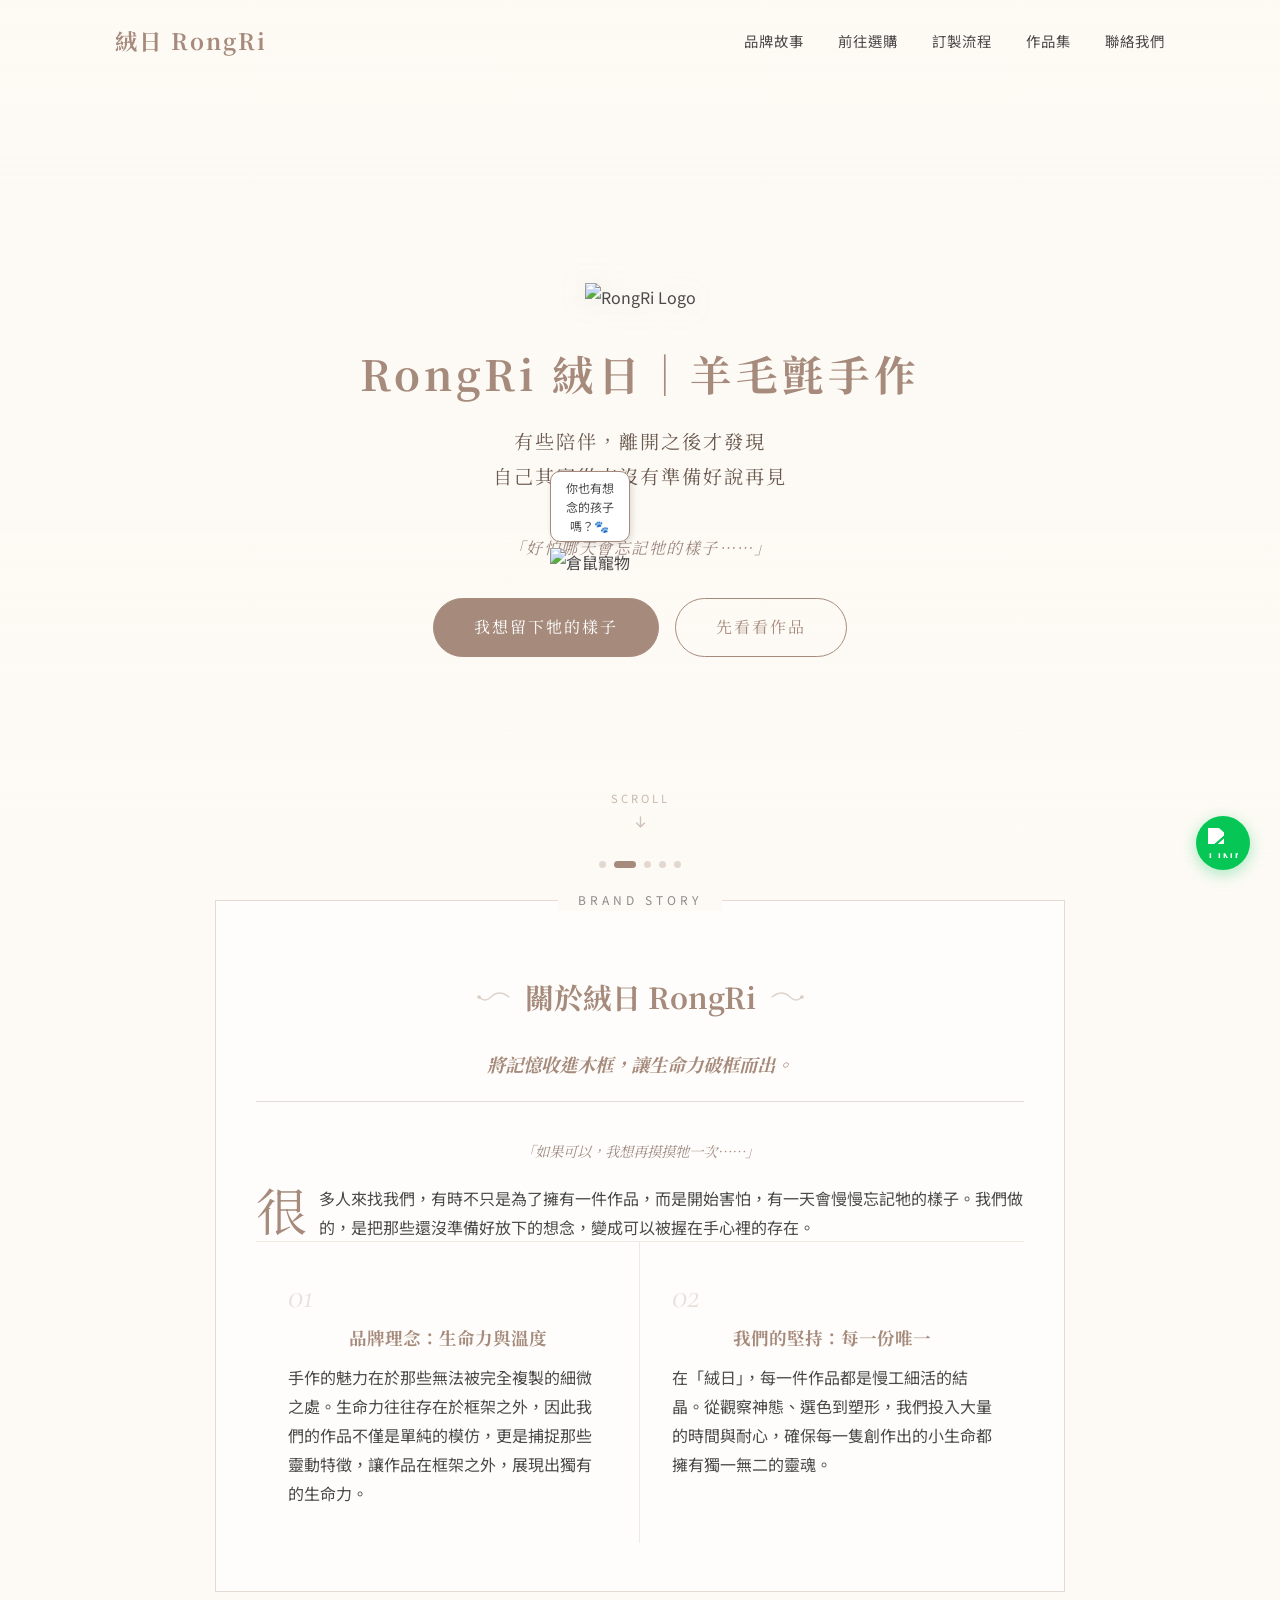
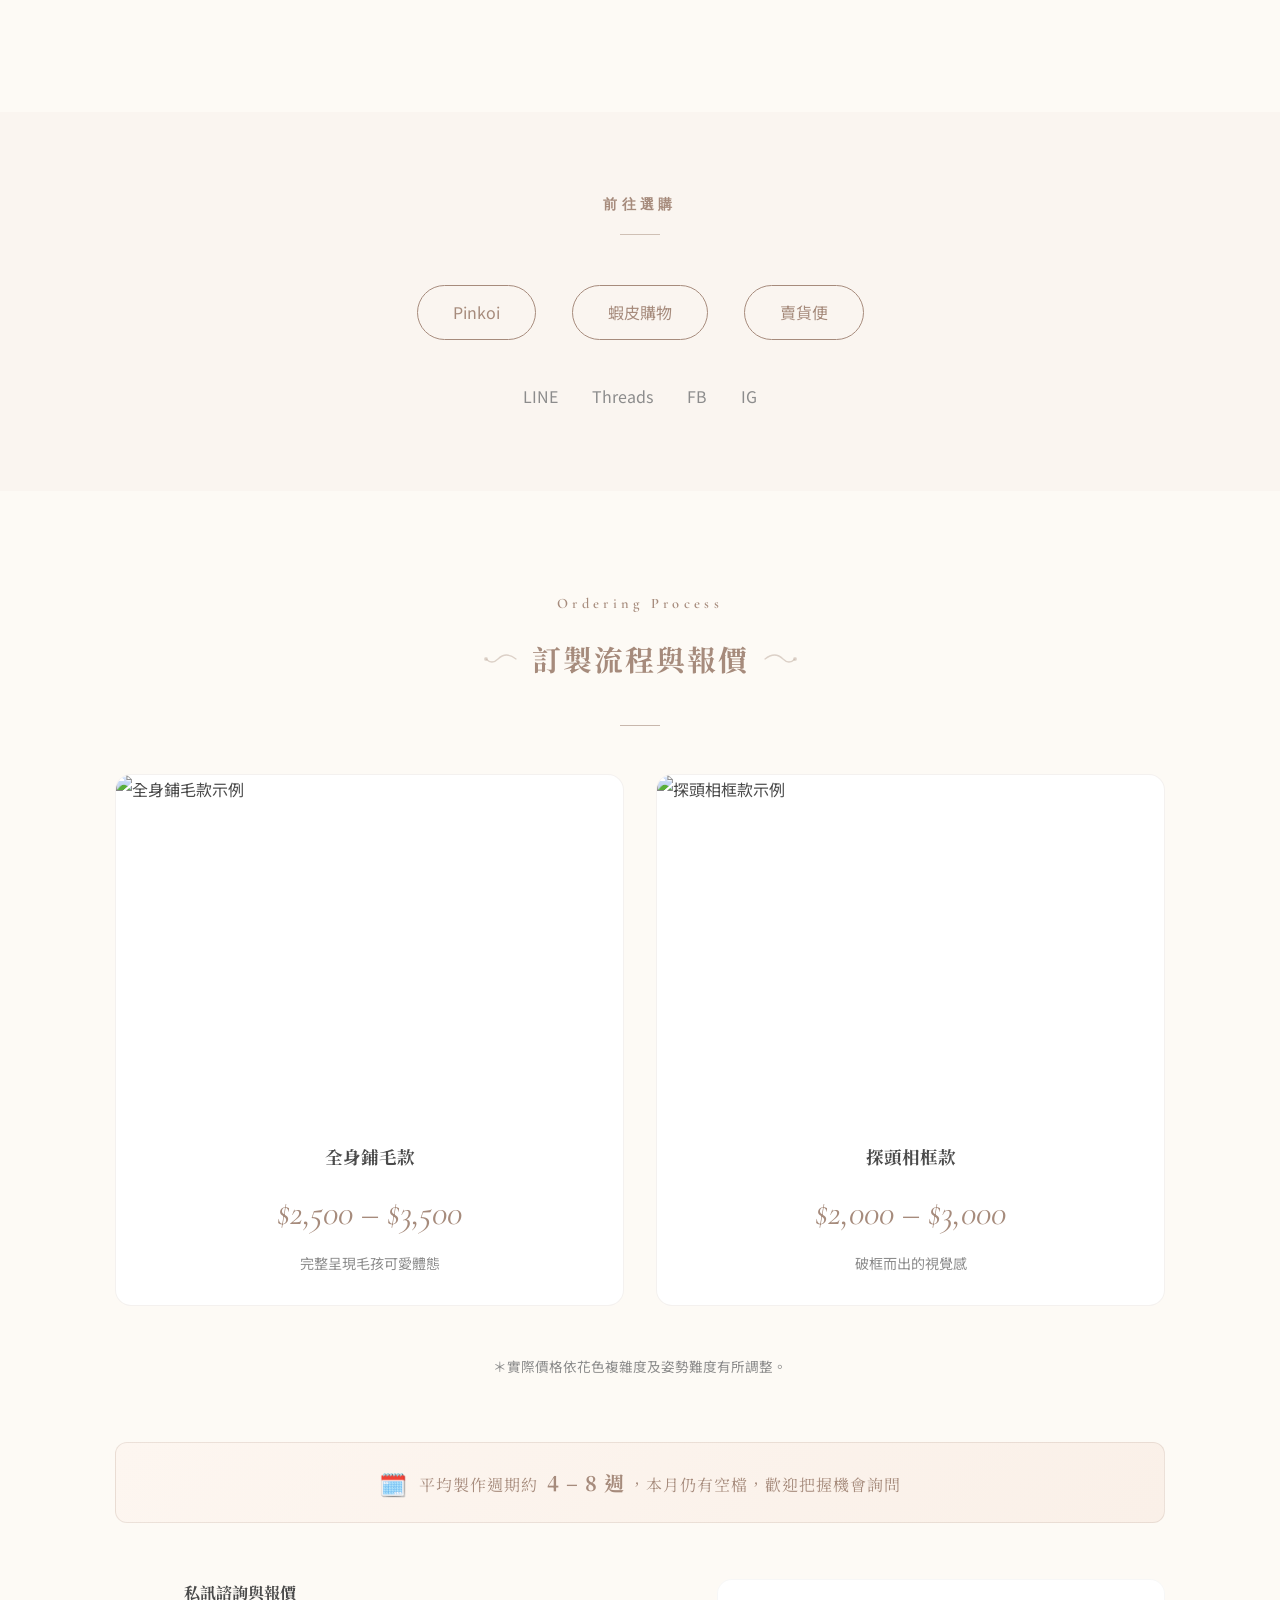
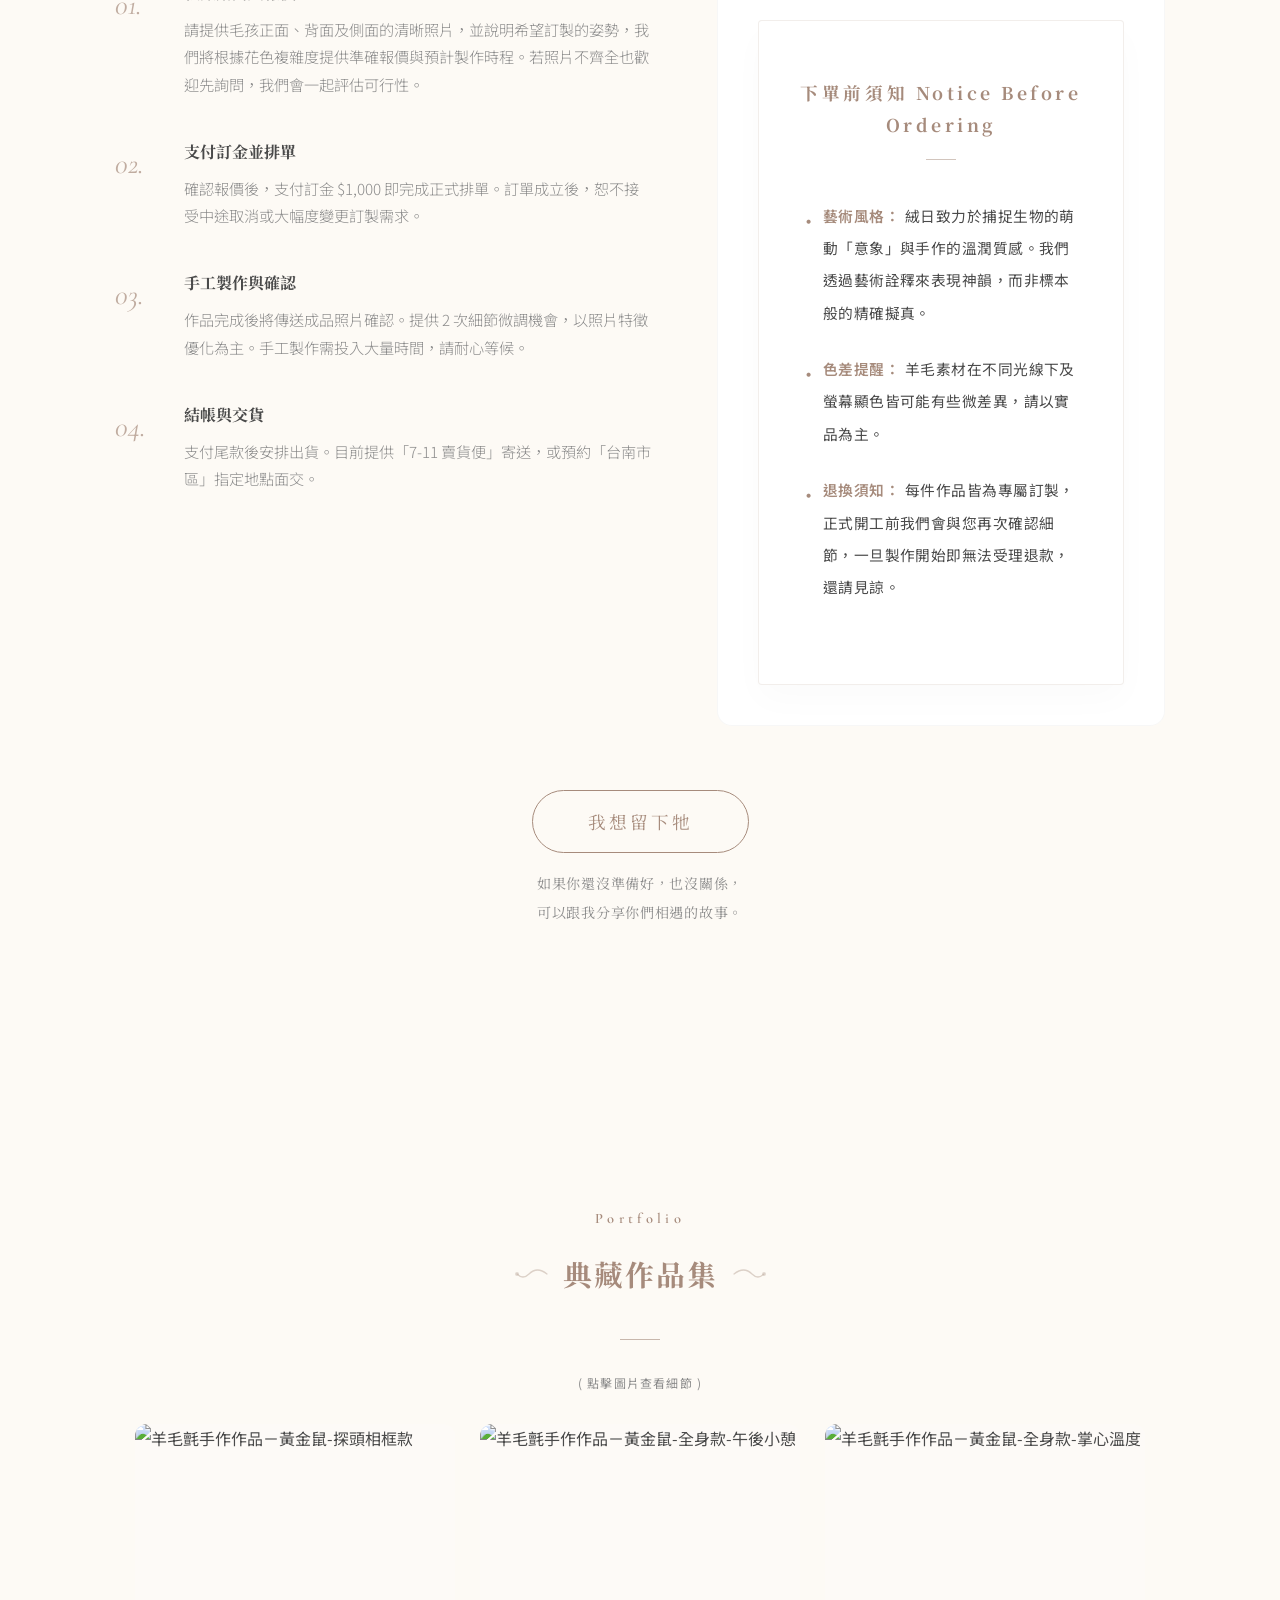
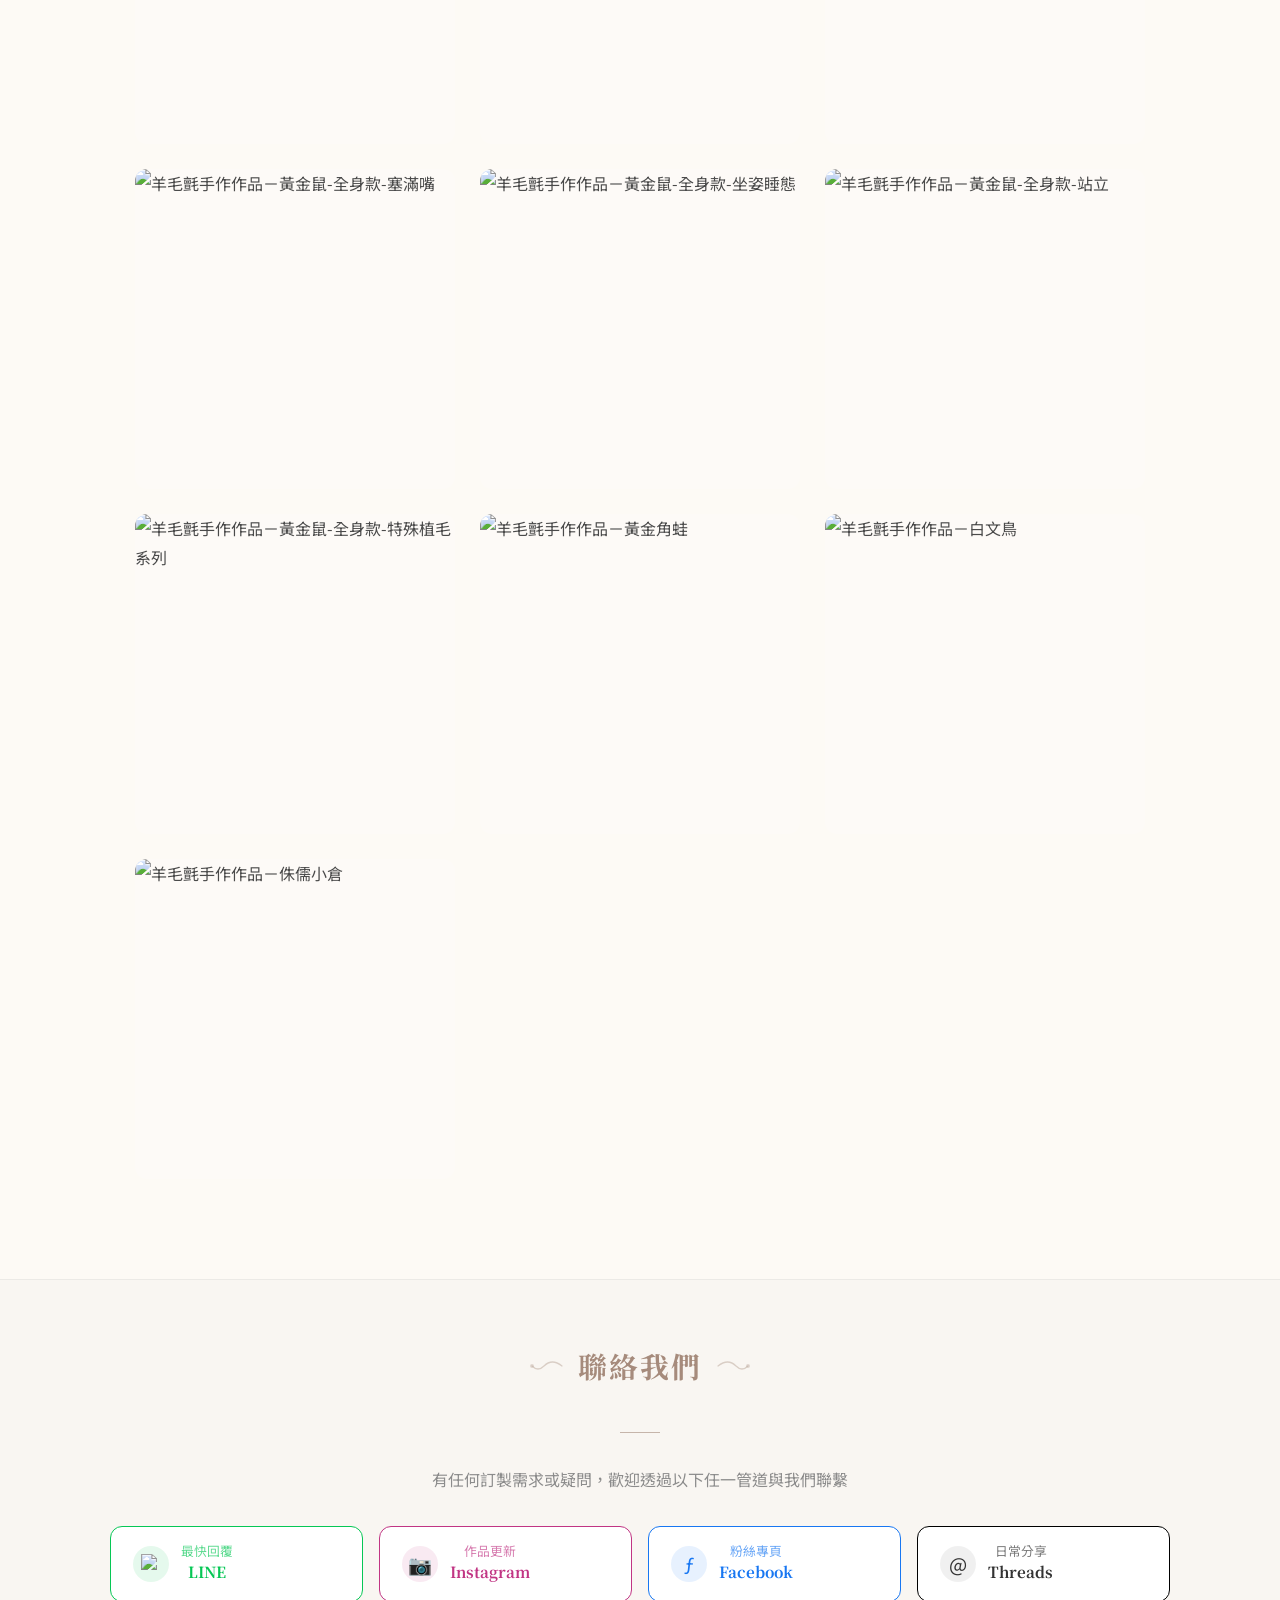
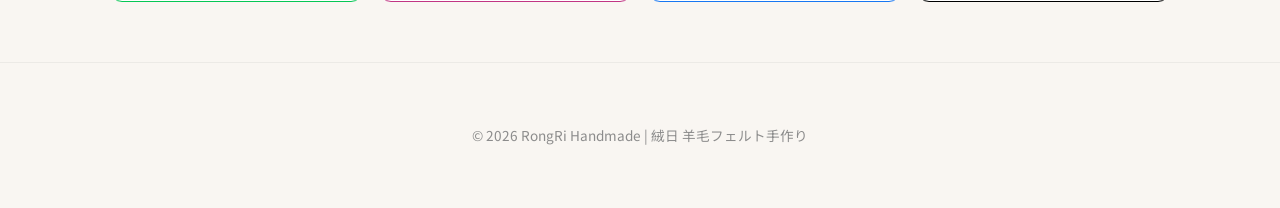
==== commit 239d91a0: "Update index.html" ====
--- a/index.html
+++ b/index.html
@@ -473,12 +473,12 @@
         <p class="story-slogan-gold">將記憶收進木框，讓生命力破框而出。</p>
         <div class="story-main-text">
 <p style="font-family:'Noto Serif TC',serif; font-size:0.9rem; color:#8c7268; font-style:italic; margin-bottom:20px; text-align:center; opacity:0.8;">「如果可以，我想再摸摸牠一次⋯⋯」</p>
-<p class="drop-cap">很多人來找我們，不是因為想買一件作品——而是開始害怕，有一天會慢慢忘記牠的樣子。我們做的，是把那些還沒準備好放下的想念，變成可以被握在手心裡的存在。</p>            
+<p class="drop-cap">很多人來找我們，有時不只是為了擁有一件作品，而是開始害怕，有一天會慢慢忘記牠的樣子。我們做的，是把那些還沒準備好放下的想念，變成可以被握在手心裡的存在。</p>            
             <div class="story-detail-grid">
   <div class="story-detail-item">
     <span class="num">01</span>
     <h3>品牌理念：生命力與溫度</h3>
-    <p>手作的魅力在於那些無法被完全複製的細微之處。生命力往往存在於框架之外，因此我們的作品不僅是單純的模仿，更是捕捉那些靈動特徵，讓作品在框架之外，展現出獨有的生命力與溫暖神韻。</p>
+    <p>手作的魅力在於那些無法被完全複製的細微之處。生命力往往存在於框架之外，因此我們的作品不僅是單純的模仿，更是捕捉那些靈動特徵，讓作品在框架之外，展現出獨有的生命力。</p>
   </div>
   <div class="story-detail-item">
     <span class="num">02</span>
@@ -594,7 +594,7 @@
     </div>
 <div class="cta-container reveal-section">
   <a href="https://lin.ee/s0l2IFG" target="_blank" rel="noopener noreferrer" class="btn-cta-line">我想留下牠</a>
-  <p class="cta-soft">如果你還沒準備好，也沒關係，<br>先來聊聊牠的故事就好。</p>
+  <p class="cta-soft">如果你還沒準備好，也沒關係，<br>可以跟我分享你們相遇的故事。</p>
 </div>
   </div>
 </section>
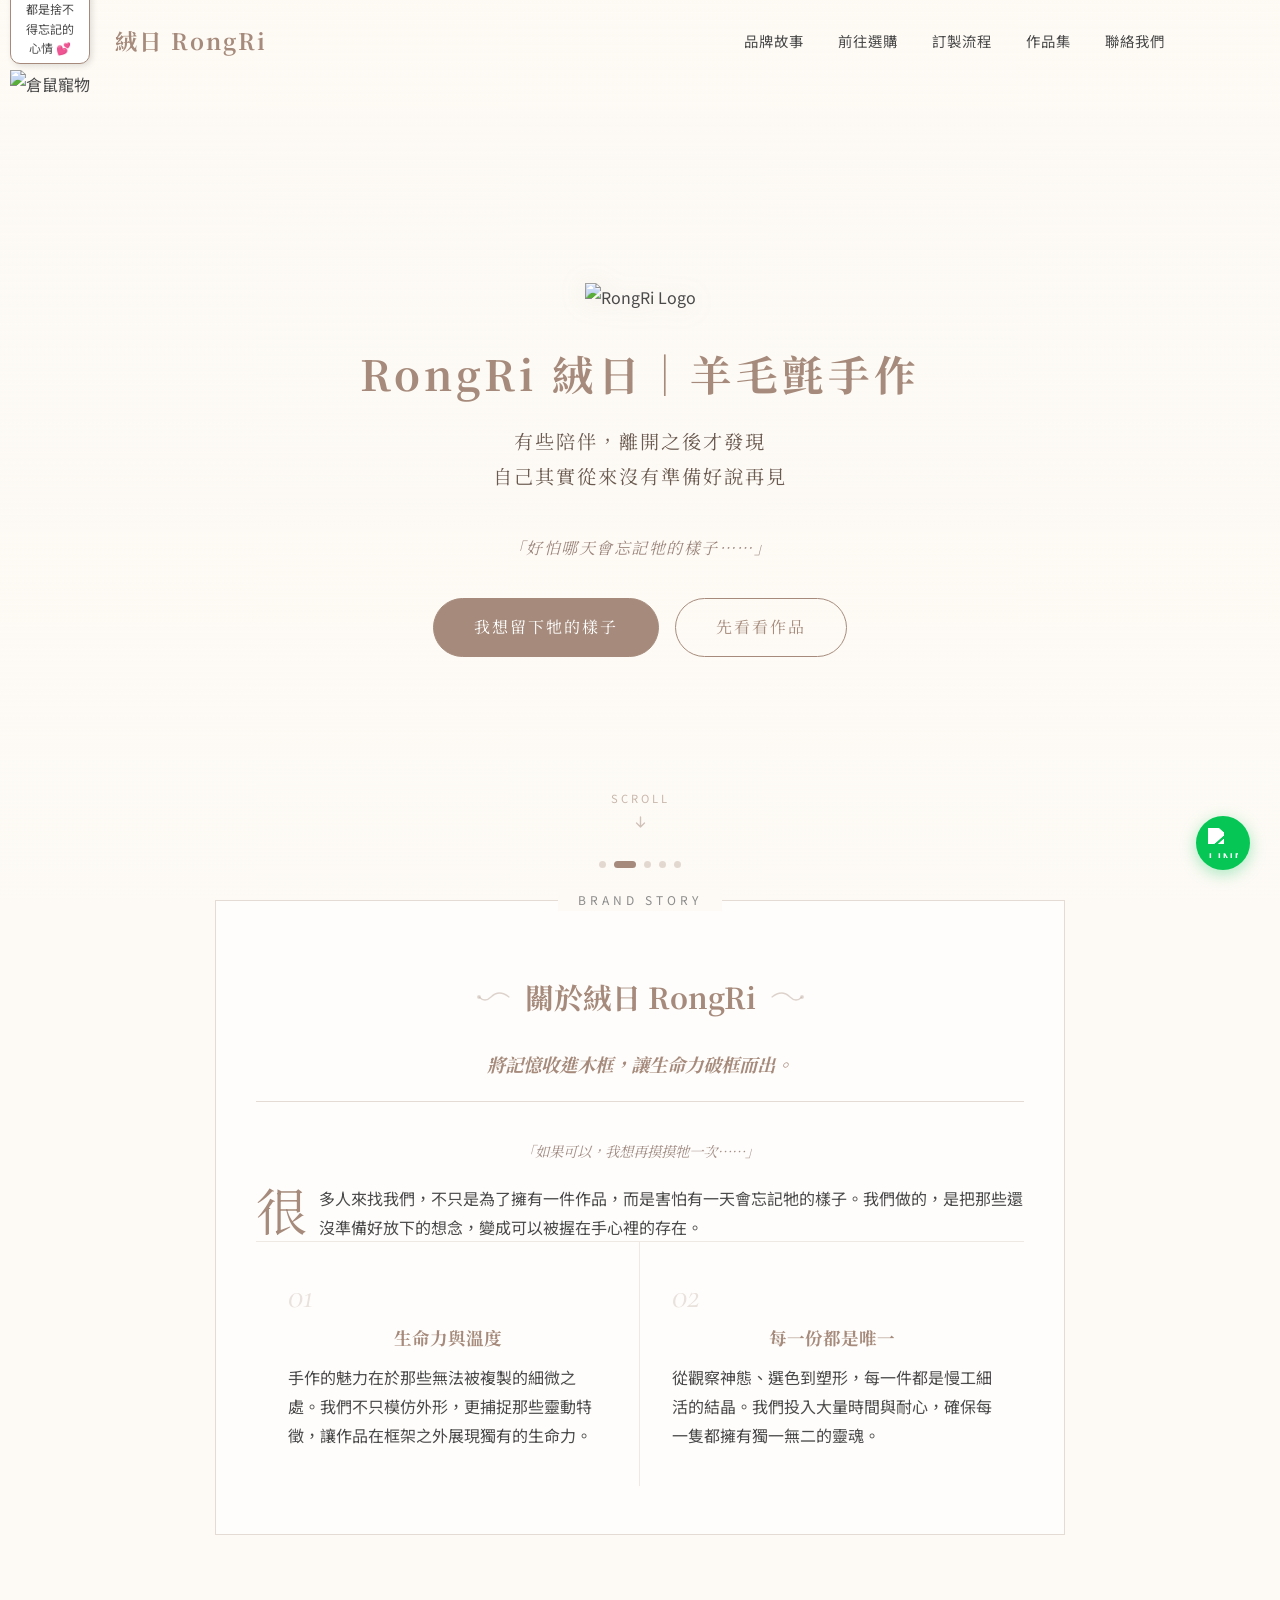
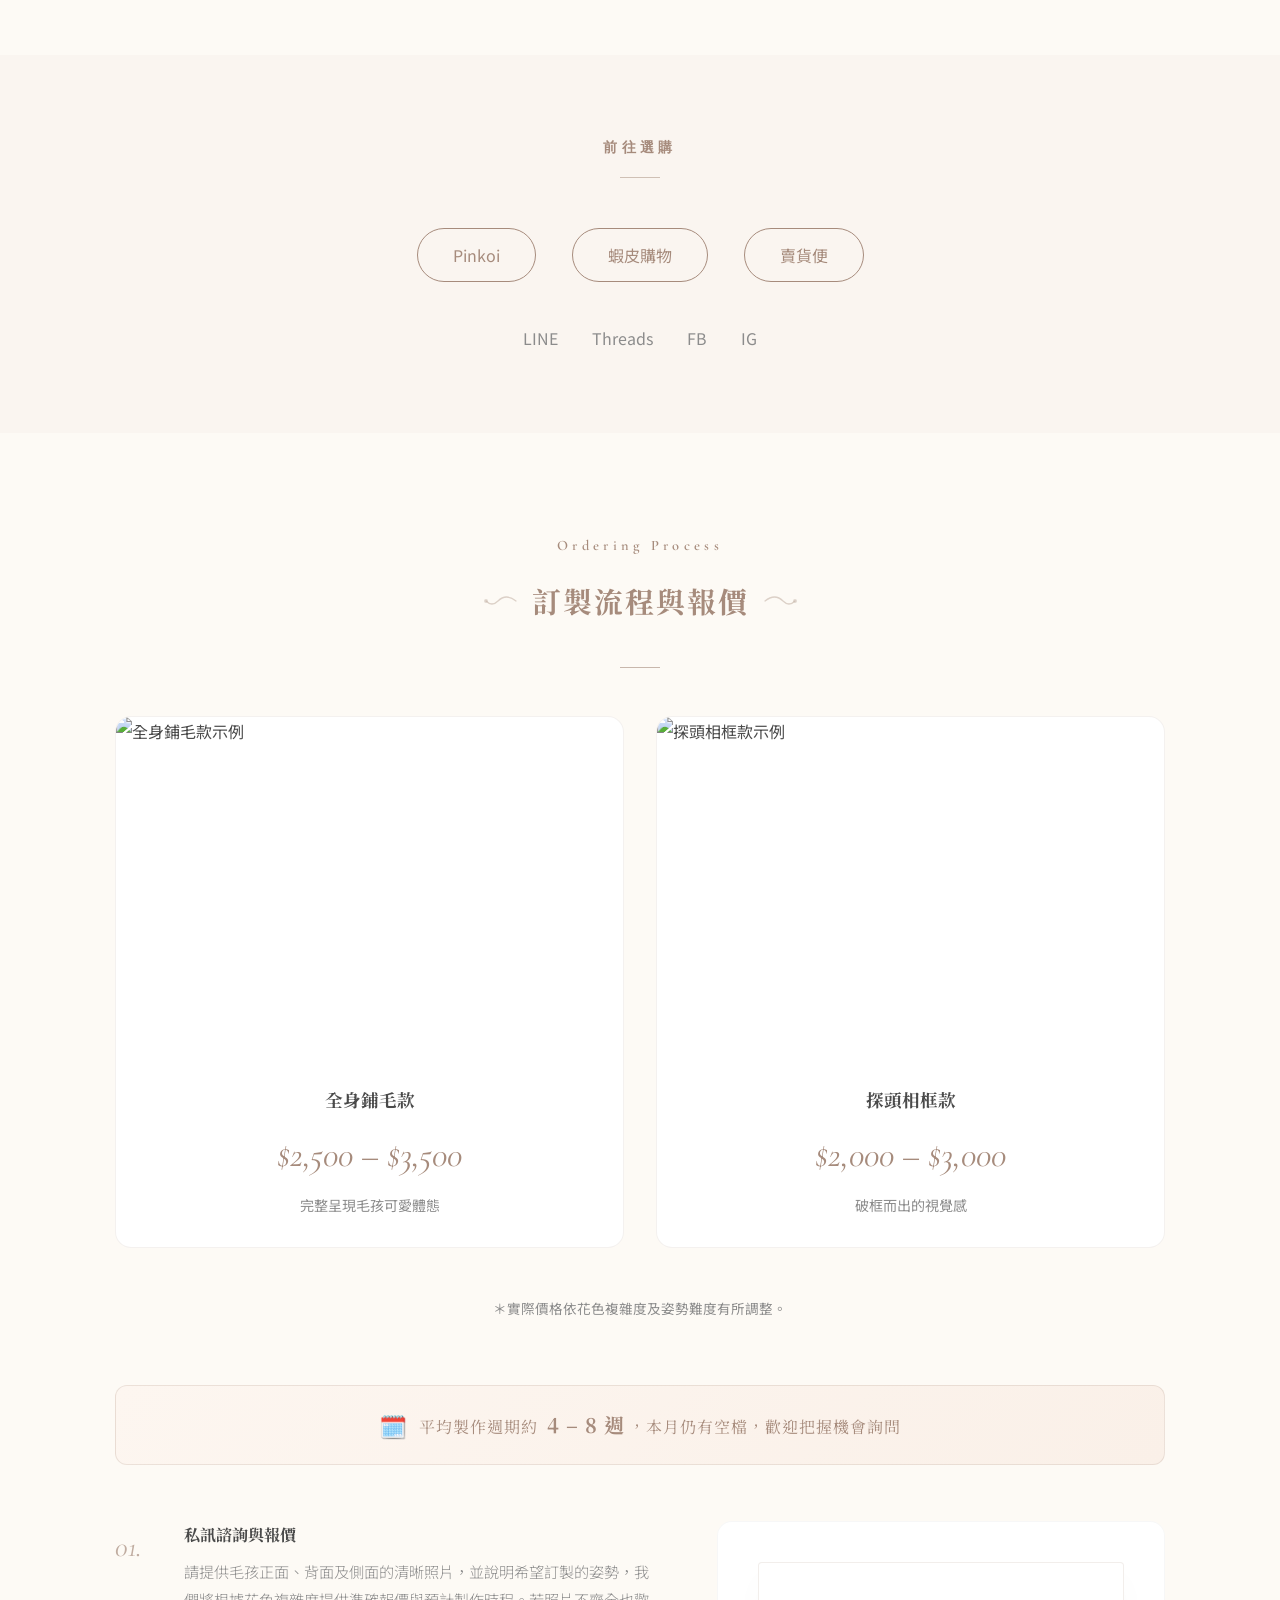
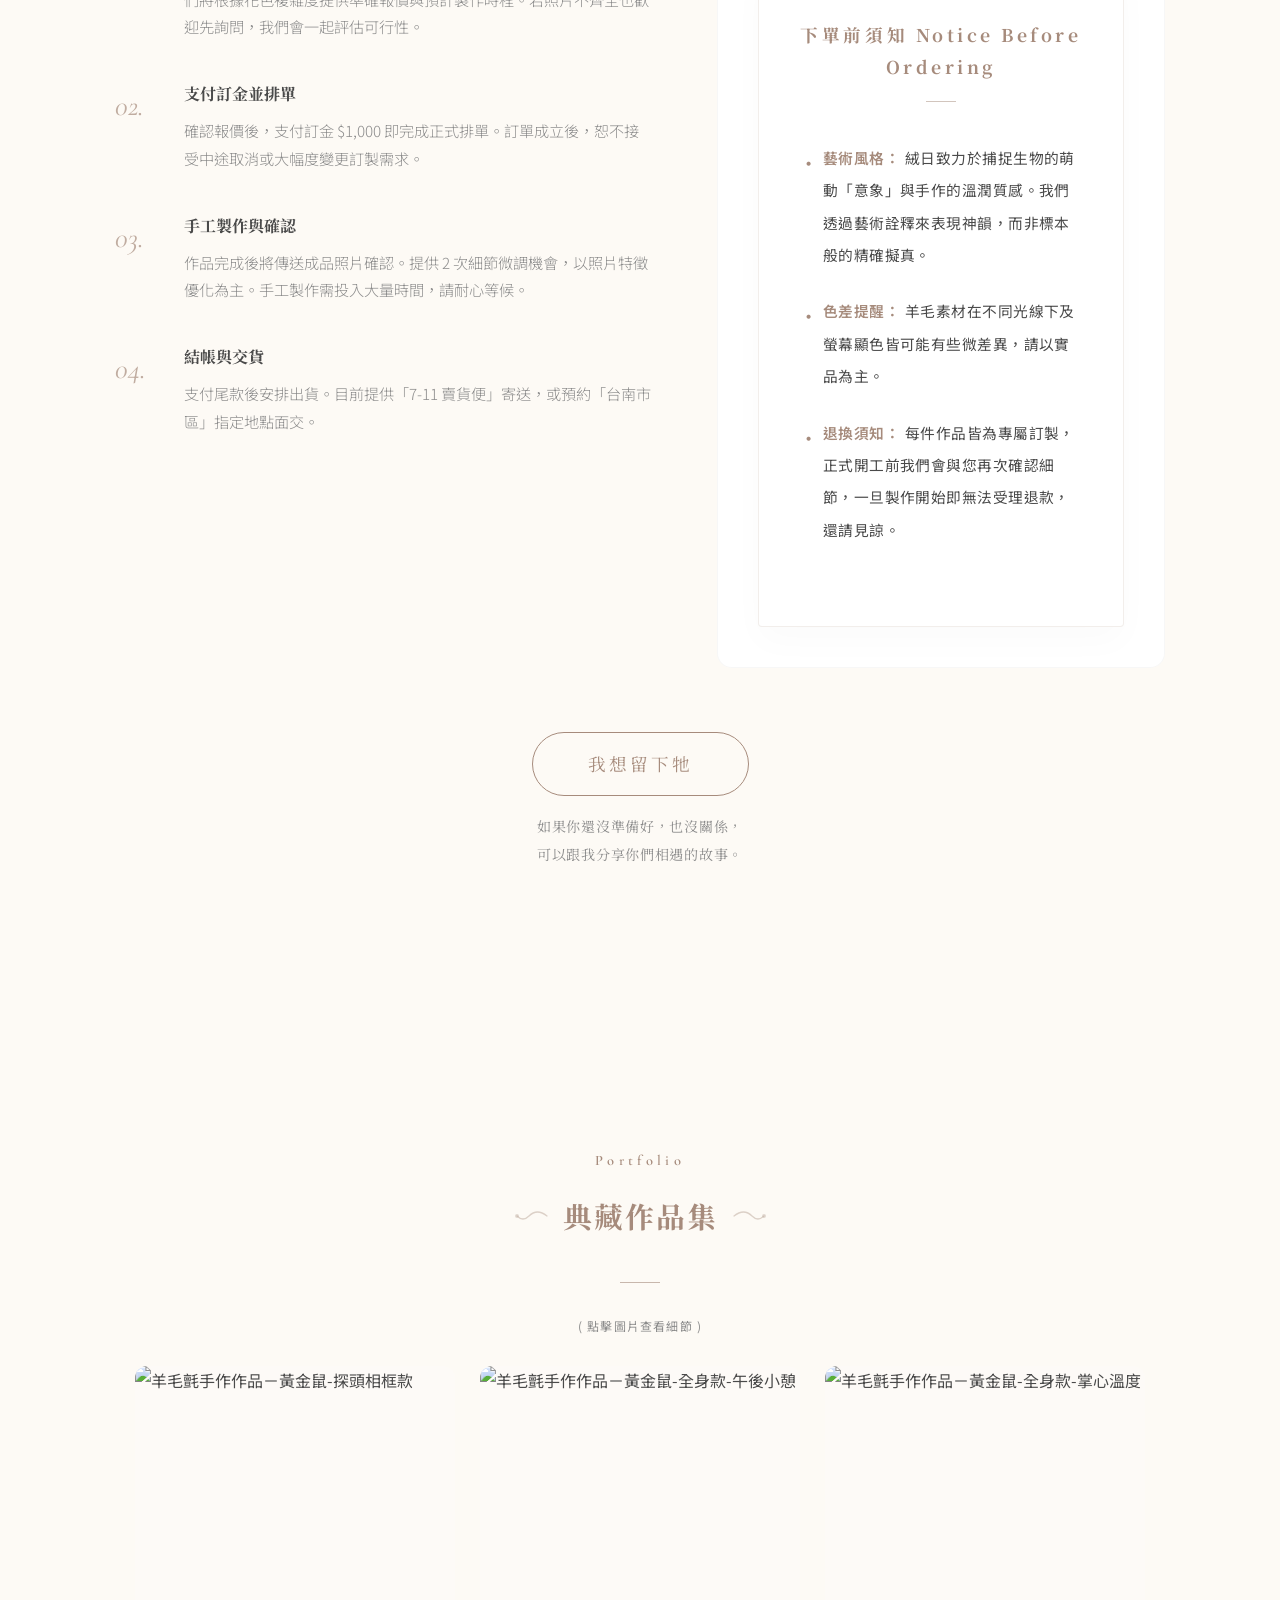
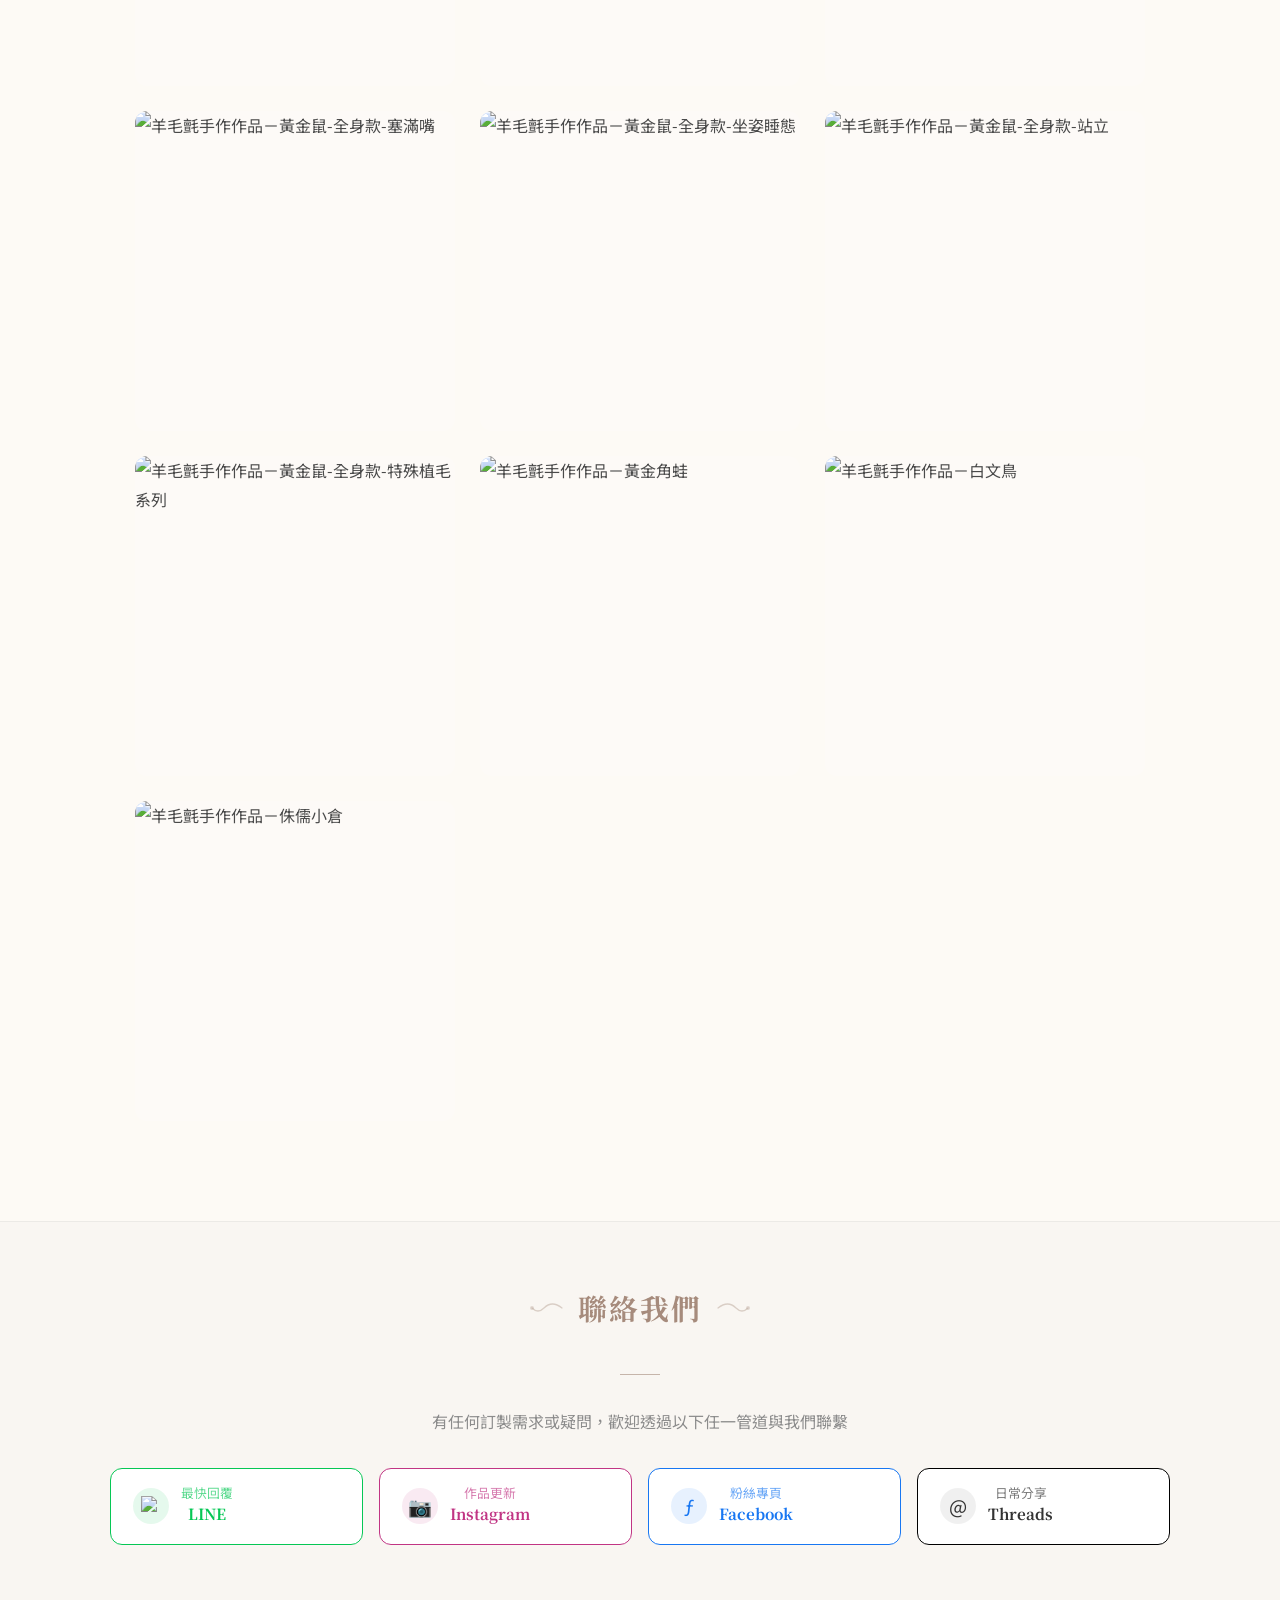
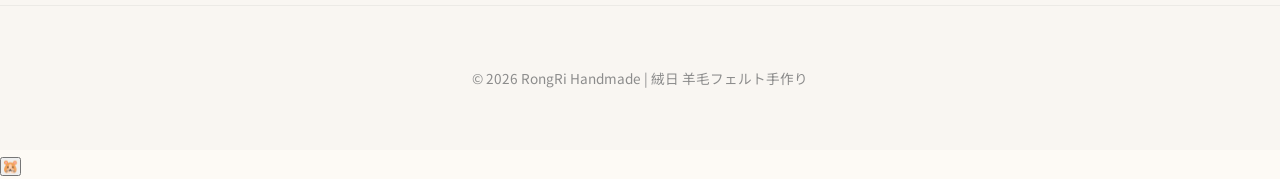
==== commit 304eb129: "Update index.html" ====
--- a/index.html
+++ b/index.html
@@ -1,6 +1,15 @@
 <!DOCTYPE html>
 <html lang="zh-Hant">
 <head>
+<!-- Google tag (gtag.js) -->
+<script async src="https://www.googletagmanager.com/gtag/js?id=G-ET57Q0E8WT"></script>
+<script>
+  window.dataLayer = window.dataLayer || [];
+  function gtag(){dataLayer.push(arguments);}
+  gtag('js', new Date());
+
+  gtag('config', 'G-ET57Q0E8WT');
+</script>
     <meta charset="UTF-8">
     <meta name="viewport" content="width=device-width, initial-scale=1.0">
     <title>絨日 RongRi | 台南羊毛氈手作・毛孩訂製</title>
@@ -14,7 +23,9 @@
     <meta name="twitter:title" content="絨日 RongRi｜台南羊毛氈手作">
     <meta name="twitter:description" content="將記憶收進木框，讓生命力破框而出。">
 <meta name="twitter:image" content="https://res.cloudinary.com/dkon1zhws/image/upload/Logo.png">
-    <script type="application/ld+json">
+   
+
+ <script type="application/ld+json">
     {
       "@context": "https://schema.org",
       "@type": "LocalBusiness",
@@ -381,8 +392,8 @@
     .contact-channels { grid-template-columns: 1fr 1fr; }
 }
 @media (max-width: 480px) {
-    .hero-content { padding: 120px 20px 60px; }
-    .hero-logo { width: 110px; }
+   .hero-content { padding: 110px 24px 50px; }
+    .hero-logo { width: 100px; }
     .hero-cta-group { flex-direction: column; align-items: center; }
     .hero-btn-primary, .hero-btn-secondary { width: 260px; text-align: center; }
     .contact-channels { grid-template-columns: 1fr; }
@@ -471,22 +482,26 @@
   <svg class="deco-right" width="36" height="20" viewBox="0 0 36 20"><path d="M4 10 Q14 2 22 10 Q28 16 34 10" stroke="#a68b7c" stroke-width="1.2" fill="none" opacity=".5" stroke-linecap="round"/><circle cx="34" cy="10" r="2" fill="#a68b7c" opacity=".4"/></svg>
 </h2>
         <p class="story-slogan-gold">將記憶收進木框，讓生命力破框而出。</p>
-        <div class="story-main-text">
-<p style="font-family:'Noto Serif TC',serif; font-size:0.9rem; color:#8c7268; font-style:italic; margin-bottom:20px; text-align:center; opacity:0.8;">「如果可以，我想再摸摸牠一次⋯⋯」</p>
-<p class="drop-cap">很多人來找我們，有時不只是為了擁有一件作品，而是開始害怕，有一天會慢慢忘記牠的樣子。我們做的，是把那些還沒準備好放下的想念，變成可以被握在手心裡的存在。</p>            
-            <div class="story-detail-grid">
-  <div class="story-detail-item">
-    <span class="num">01</span>
-    <h3>品牌理念：生命力與溫度</h3>
-    <p>手作的魅力在於那些無法被完全複製的細微之處。生命力往往存在於框架之外，因此我們的作品不僅是單純的模仿，更是捕捉那些靈動特徵，讓作品在框架之外，展現出獨有的生命力。</p>
-  </div>
-  <div class="story-detail-item">
-    <span class="num">02</span>
-    <h3>我們的堅持：每一份唯一</h3>
-    <p>在「絨日」，每一件作品都是慢工細活的結晶。從觀察神態、選色到塑形，我們投入大量的時間與耐心，確保每一隻創作出的小生命都擁有獨一無二的靈魂。</p>
+       <div class="story-main-text">
+  <p style="font-family:'Noto Serif TC',serif; font-size:0.9rem; color:#8c7268; font-style:italic; margin-bottom:20px; text-align:center; opacity:0.8;">
+    「如果可以，我想再摸摸牠一次⋯⋯」
+  </p>
+  <p class="drop-cap">
+    很多人來找我們，不只是為了擁有一件作品，而是害怕有一天會忘記牠的樣子。我們做的，是把那些還沒準備好放下的想念，變成可以被握在手心裡的存在。
+  </p>
+  <div class="story-detail-grid">
+    <div class="story-detail-item">
+      <span class="num">01</span>
+      <h3>生命力與溫度</h3>
+      <p>手作的魅力在於那些無法被複製的細微之處。我們不只模仿外形，更捕捉那些靈動特徵，讓作品在框架之外展現獨有的生命力。</p>
+    </div>
+    <div class="story-detail-item">
+      <span class="num">02</span>
+      <h3>每一份都是唯一</h3>
+      <p>從觀察神態、選色到塑形，每一件都是慢工細活的結晶。我們投入大量時間與耐心，確保每一隻都擁有獨一無二的靈魂。</p>
+    </div>
   </div>
 </div>
-        </div>
     </div>
 </section>
 
@@ -718,10 +733,11 @@
 
 <button id="scrollTopBtn" title="回到頂端">TOP</button>
 
+<button id="hamster-toggle-btn" title="顯示／隱藏倉鼠" aria-label="顯示或隱藏倉鼠">🐹</button>
+
 <a href="https://lin.ee/s0l2IFG" target="_blank" rel="noopener noreferrer" id="float-line-btn" aria-label="LINE 線上諮詢">
   <img src="https://upload.wikimedia.org/wikipedia/commons/4/41/LINE_logo.svg" alt="LINE">
 </a>
-
 <!-- ═══ 倉鼠 ═══ -->
 <div id="hamster-pet-container">
   <div id="pet-body">
@@ -830,6 +846,41 @@
 <script>
 document.addEventListener("DOMContentLoaded", function () {
 
+// ── GA4 事件追蹤 ──
+  var floatLine = document.getElementById('float-line-btn');
+  if(floatLine) floatLine.addEventListener('click', function() {
+    gtag('event', 'contact_click', { method: 'LINE', location: '浮動按鈕' });
+  });
+
+  var lineCard = document.querySelector('.line-card');
+  if(lineCard) lineCard.addEventListener('click', function() {
+    gtag('event', 'contact_click', { method: 'LINE', location: '聯絡區塊' });
+  });
+
+  var ctaLine = document.querySelector('.btn-cta-line');
+  if(ctaLine) ctaLine.addEventListener('click', function() {
+    gtag('event', 'contact_click', { method: 'LINE', location: '流程區CTA' });
+  });
+
+  var heroBtn = document.querySelector('.hero-btn-primary');
+  if(heroBtn) heroBtn.addEventListener('click', function() {
+    gtag('event', 'cta_click', { location: 'Hero主按鈕' });
+  });
+
+  document.querySelectorAll('.gallery-item').forEach(function(el) {
+    el.addEventListener('click', function() {
+      var label = el.querySelector('.gallery-label');
+      gtag('event', 'gallery_view', { item_name: label ? label.textContent : '未知' });
+    });
+  });
+
+  document.querySelectorAll('.btn-shop').forEach(function(el) {
+    el.addEventListener('click', function() {
+      gtag('event', 'shop_click', { platform: el.textContent.trim() });
+    });
+  });
+
+
   // ─── Hero Carousel ───
   (function(){
     const track = document.getElementById('heroTrack');
@@ -901,7 +952,25 @@
 
   if (topBtn) topBtn.onclick = () => window.scrollTo({ top: 0, behavior: 'smooth' });
 
-  // ─── 燈箱 ───
+// ─── Gallery touch overlay ───
+  if ('ontouchstart' in window) {
+    document.querySelectorAll('.gallery-item').forEach(item => {
+      item.addEventListener('click', function(e) {
+        if (!this.classList.contains('touch-active')) {
+          e.stopPropagation();
+          document.querySelectorAll('.gallery-item').forEach(i => i.classList.remove('touch-active'));
+          this.classList.add('touch-active');
+          return;
+        }
+      });
+    });
+    document.addEventListener('click', () => {
+      document.querySelectorAll('.gallery-item').forEach(i => i.classList.remove('touch-active'));
+    });
+  } 
+
+
+ // ─── 燈箱 ───
   const lightbox        = document.getElementById('lightbox');
   const lightboxImg     = document.getElementById('lightboxImg');
   const lightboxCaption = document.getElementById('lightboxCaption');
@@ -995,9 +1064,10 @@
 
     function rnd(n) { return Math.random() * n; }
     function clamp(v, lo, hi) { return Math.max(lo, Math.min(v, hi)); }
-    function getBounds() {
+  function getBounds() {
       const sz = window.innerWidth <= 600 ? 60 : 80;
-      return { minX:10, minY:70, maxX:window.innerWidth-sz-10, maxY:window.innerHeight-sz-10 };
+      const bottomPad = window.innerWidth <= 600 ? 85 : 20;
+      return { minX:10, minY:70, maxX:window.innerWidth-sz-10, maxY:window.innerHeight-sz-bottomPad };
     }
 
     moodClose.onclick = () => { moodCard.style.display='none'; document.body.style.overflow=''; isBusy=false; schedNext(3000); };
@@ -1836,6 +1906,7 @@
         }, i * 90);
       }
     } catch(e){}
+
   }
 
   // 掛載到倉鼠點擊
--- a/style.css
+++ b/style.css
@@ -178,7 +178,9 @@
 /* --- 作品集 --- */
 .gallery-section { padding: 100px 0; background-color: transparent; }
 .gallery-hint { text-align: center; font-size: 0.75rem; color: var(--text-light); margin-bottom: 30px; letter-spacing: 0.1em; }
-.gallery-grid { display: grid; grid-template-columns: repeat(auto-fill, minmax(280px, 1fr)); gap: 25px; padding: 0 20px; }
+@media (max-width: 600px) {
+    .gallery-hint { font-size: 0.8rem; margin-bottom: 20px; }
+}.gallery-grid { display: grid; grid-template-columns: repeat(auto-fill, minmax(280px, 1fr)); gap: 25px; padding: 0 20px; }
 .gallery-item { position: relative; border-radius: 12px; overflow: hidden; aspect-ratio: 1/1; cursor: pointer; background: #fdfaf7; }
 .gallery-item { overflow: visible; }
 .gallery-item img { width: 100%; height: 100%; object-fit: cover; transition: transform 0.5s cubic-bezier(0.22,1,0.36,1); border-radius: 12px; }
@@ -259,6 +261,11 @@
 /* --- RWD --- */
 @media (max-width: 768px) {
     .combined-grid, .price-grid { grid-template-columns: 1fr; }
+    .contact-channels { grid-template-columns: 1fr 1fr; }
+}
+@media (max-width: 400px) {
+    .contact-channels { grid-template-columns: 1fr; }
+    .channel-card { padding: 0.85rem 1rem; }
 }
 
 @media (max-width: 600px) {
@@ -388,3 +395,41 @@
         line-height: 2;
     }
 }
+
+@media (max-width: 480px) {
+    .hero-slogan {
+        font-size: 0.88rem;
+        line-height: 2.2;
+        letter-spacing: 1px;
+        margin-bottom: 10px;
+    }
+    .hero-subtext {
+        font-size: 0.78rem;
+        margin-bottom: 24px;
+    }
+}
+
+@media (hover: none) {
+    .gallery-item.touch-active .gallery-overlay {
+        opacity: 1;
+        transform: scale(1.05) translateY(-4px);
+    }
+    .gallery-item.touch-active img {
+        transform: scale(1.05) translateY(-4px);
+    }
+
+    }
+@media (max-width: 480px) {
+    .step-no {
+        font-size: 1.4rem;
+        min-width: 32px;
+    }
+    .step-info h4 {
+        font-size: 0.95rem;
+    }
+    .step-info p {
+        font-size: 0.88rem;
+    }
+}
+
+
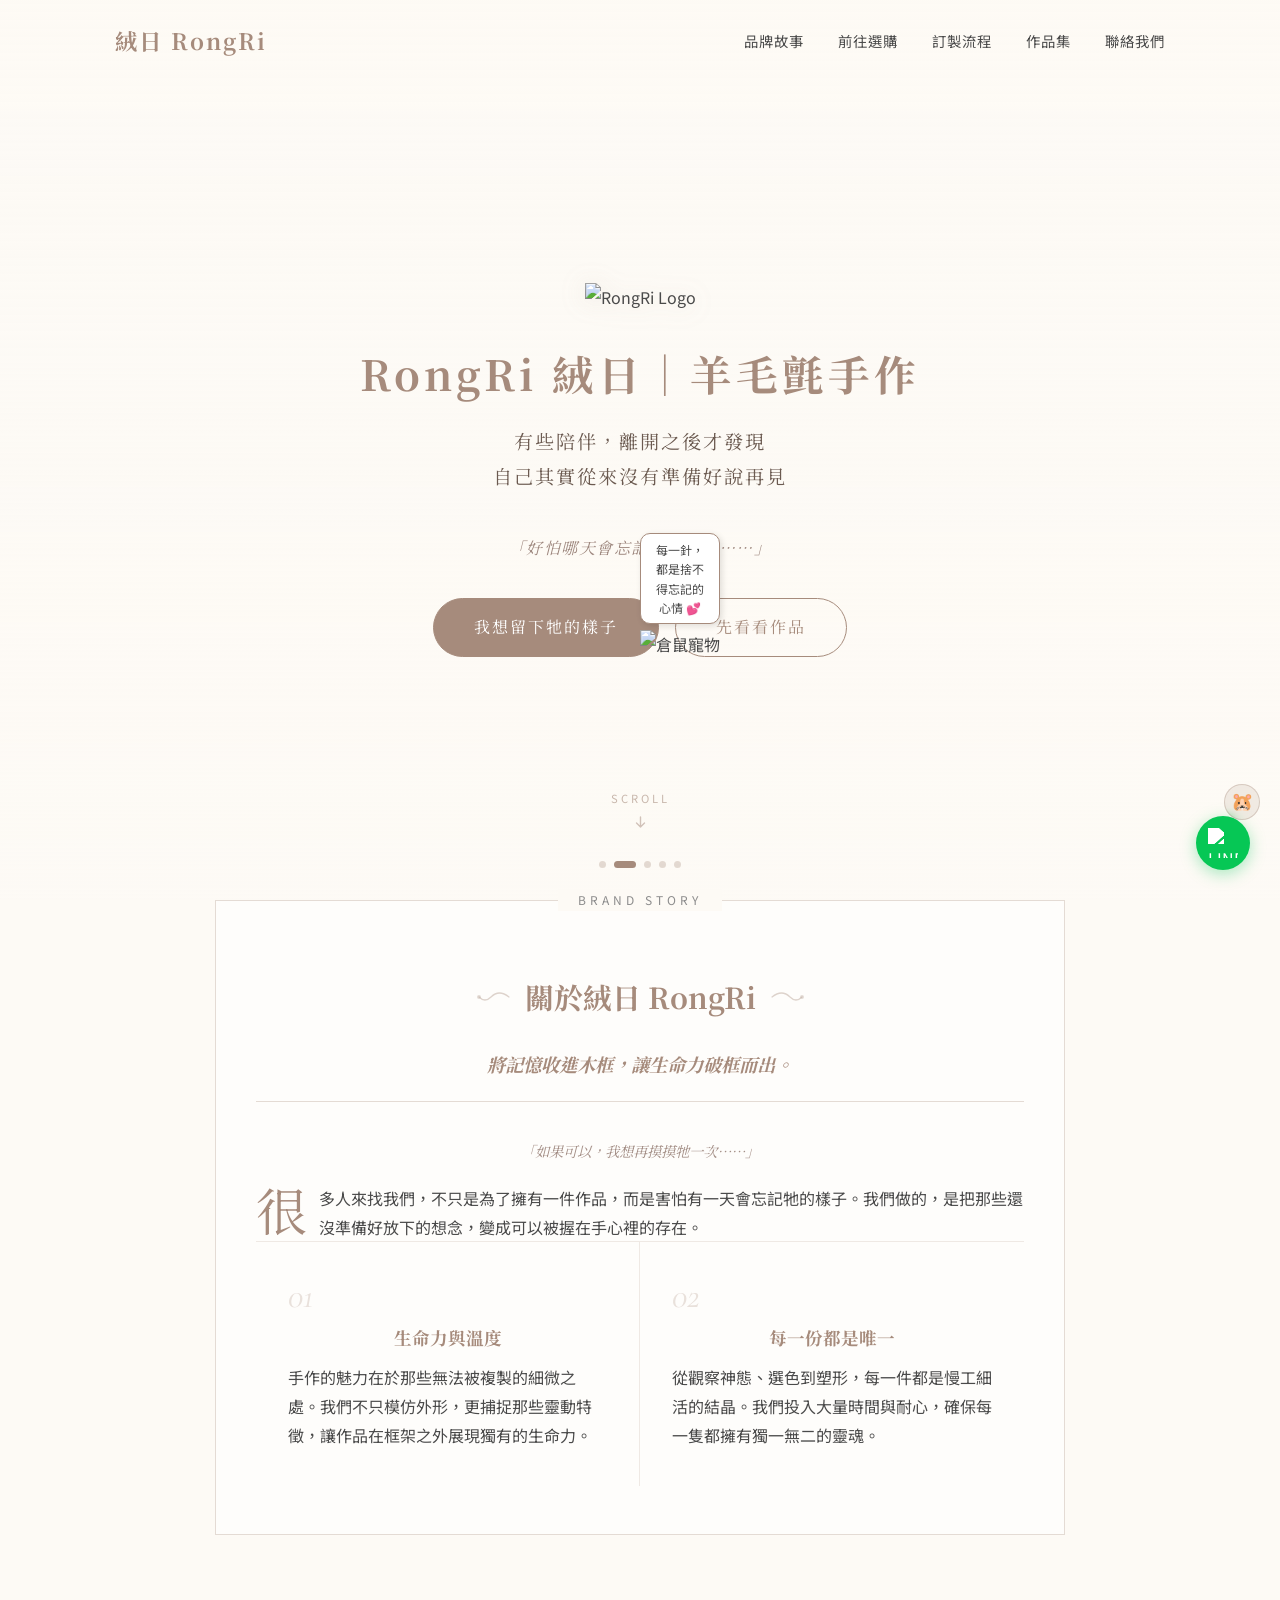
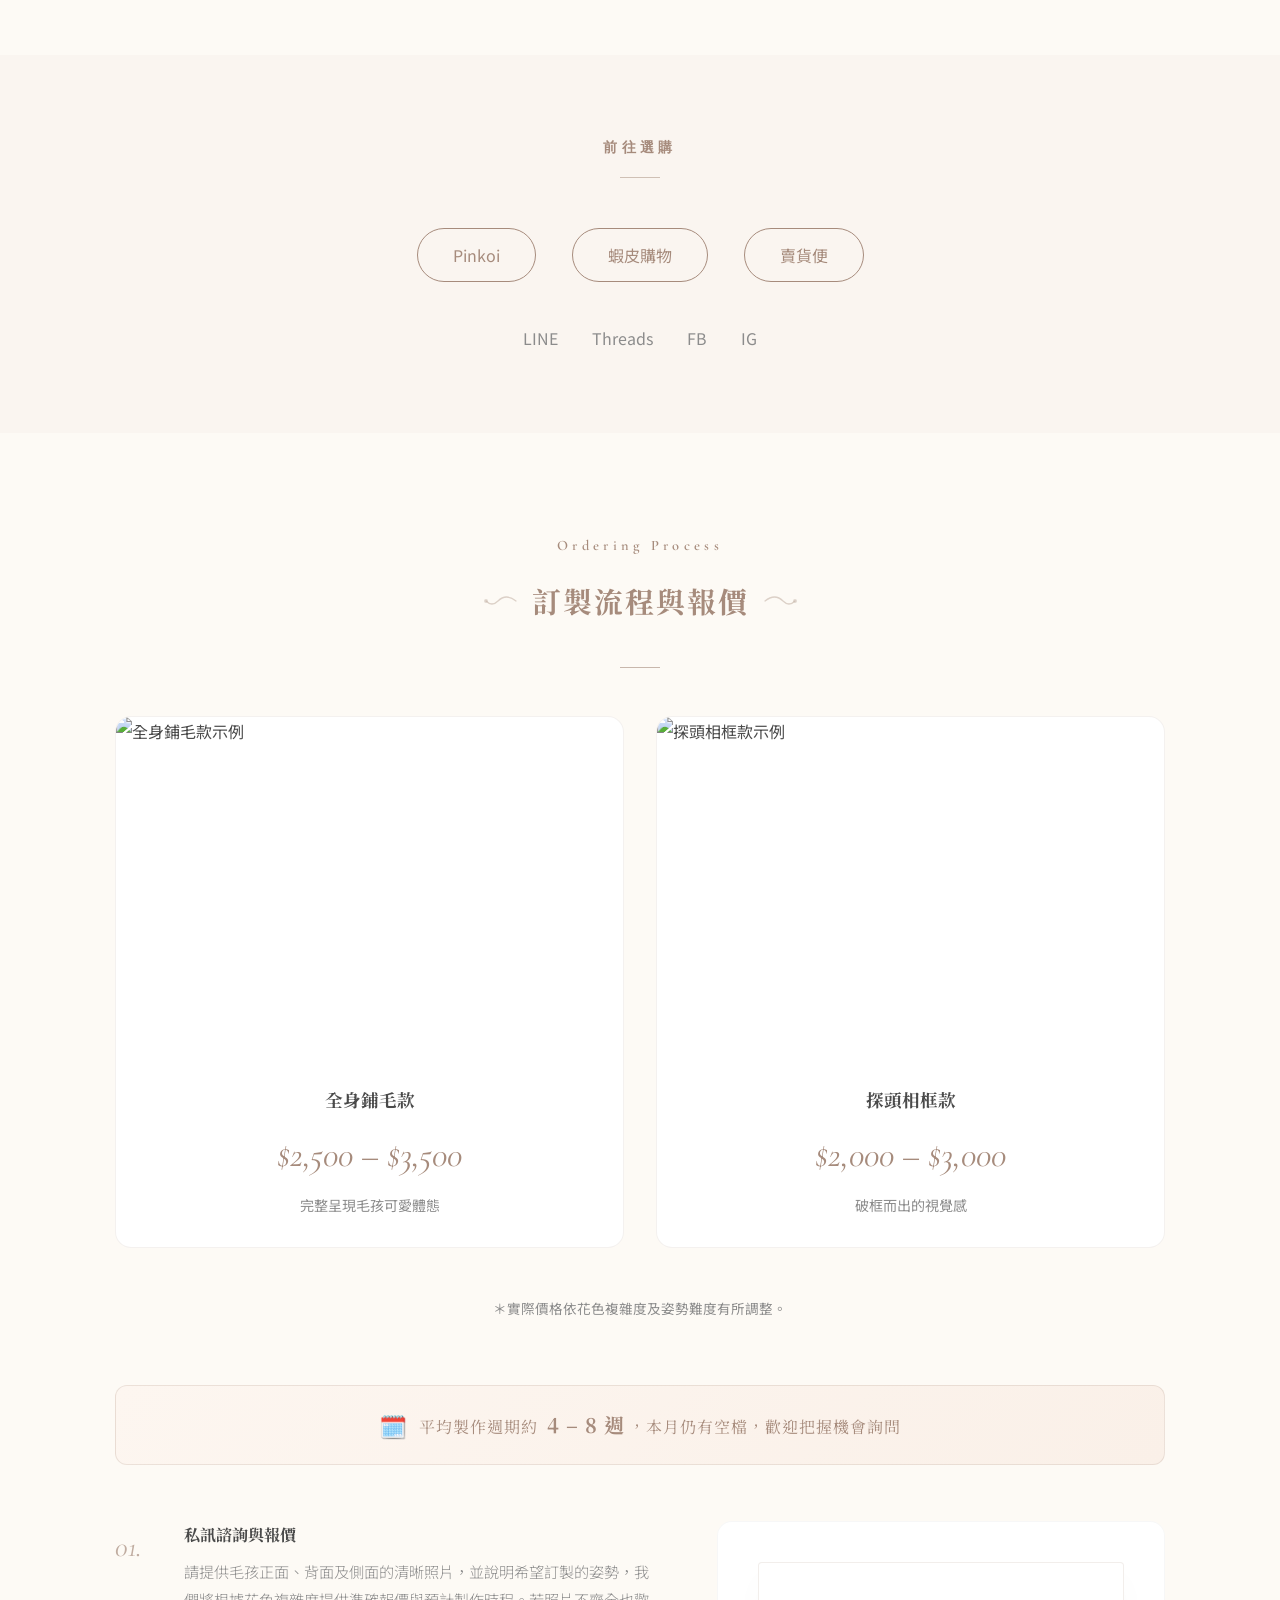
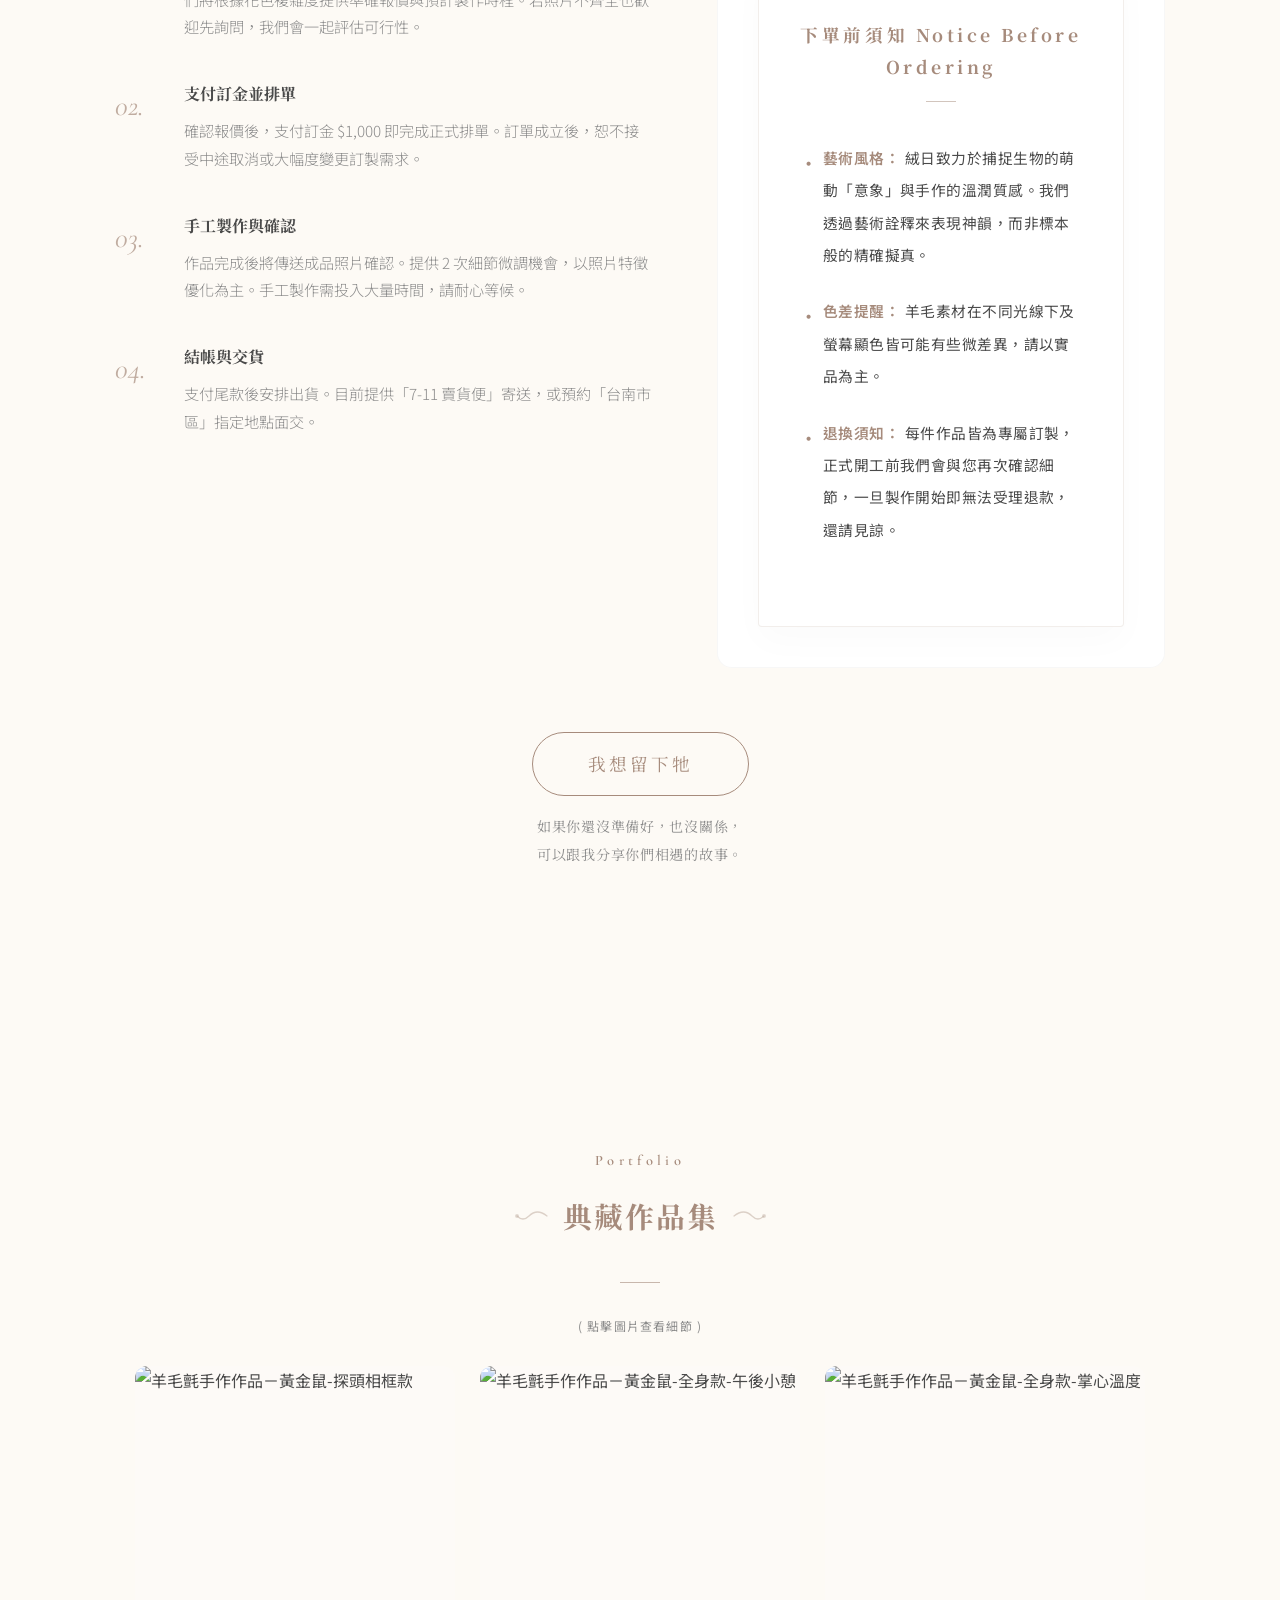
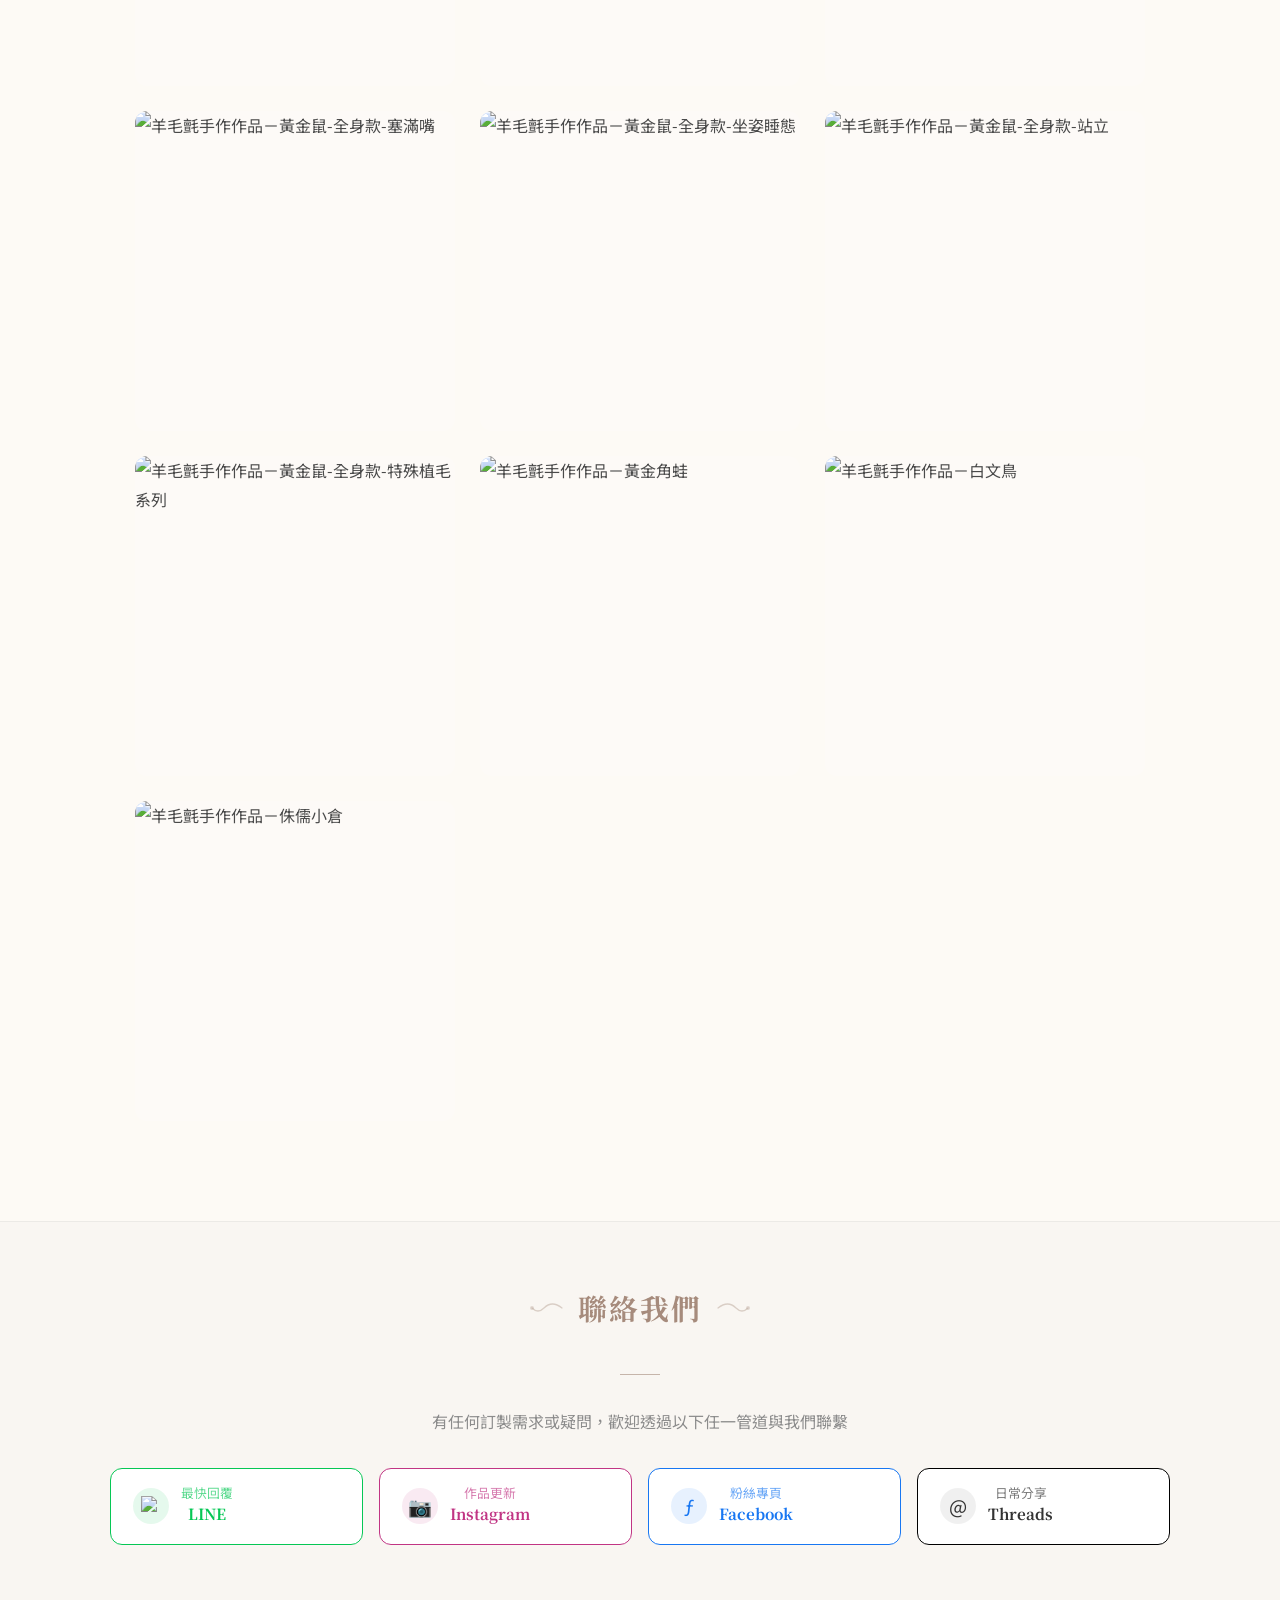
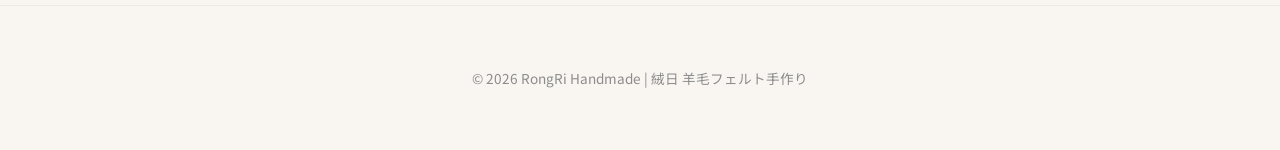
==== commit a8a9a37b: "Rename index_backup.html to index.html" ====
--- a/index.html
+++ b/index.html
@@ -1926,5 +1926,23 @@
 
 })();
         </script>
+<script>
+const btn = document.getElementById("hamster-toggle-btn");
+
+const hamster = document.getElementById("hamster-pet-container");
+const paw = document.getElementById("paw-layer");
+const particle = document.getElementById("particle-layer");
+const glow = document.getElementById("dark-glow");
+
+btn.addEventListener("click", () => {
+  hamster.classList.toggle("hamster-hidden");
+  paw.classList.toggle("hamster-hidden");
+  particle.classList.toggle("hamster-hidden");
+  glow.classList.toggle("hamster-hidden");
+
+  btn.classList.toggle("hamster-off");
+});
+</script>
+
 </body>
 </html>
--- a/style.css
+++ b/style.css
@@ -178,9 +178,7 @@
 /* --- 作品集 --- */
 .gallery-section { padding: 100px 0; background-color: transparent; }
 .gallery-hint { text-align: center; font-size: 0.75rem; color: var(--text-light); margin-bottom: 30px; letter-spacing: 0.1em; }
-@media (max-width: 600px) {
-    .gallery-hint { font-size: 0.8rem; margin-bottom: 20px; }
-}.gallery-grid { display: grid; grid-template-columns: repeat(auto-fill, minmax(280px, 1fr)); gap: 25px; padding: 0 20px; }
+.gallery-grid { display: grid; grid-template-columns: repeat(auto-fill, minmax(280px, 1fr)); gap: 25px; padding: 0 20px; }
 .gallery-item { position: relative; border-radius: 12px; overflow: hidden; aspect-ratio: 1/1; cursor: pointer; background: #fdfaf7; }
 .gallery-item { overflow: visible; }
 .gallery-item img { width: 100%; height: 100%; object-fit: cover; transition: transform 0.5s cubic-bezier(0.22,1,0.36,1); border-radius: 12px; }
@@ -261,11 +259,6 @@
 /* --- RWD --- */
 @media (max-width: 768px) {
     .combined-grid, .price-grid { grid-template-columns: 1fr; }
-    .contact-channels { grid-template-columns: 1fr 1fr; }
-}
-@media (max-width: 400px) {
-    .contact-channels { grid-template-columns: 1fr; }
-    .channel-card { padding: 0.85rem 1rem; }
 }
 
 @media (max-width: 600px) {
@@ -417,19 +410,200 @@
     .gallery-item.touch-active img {
         transform: scale(1.05) translateY(-4px);
     }
-
-    }
-@media (max-width: 480px) {
-    .step-no {
-        font-size: 1.4rem;
-        min-width: 32px;
-    }
-    .step-info h4 {
-        font-size: 0.95rem;
-    }
-    .step-info p {
-        font-size: 0.88rem;
-    }
-}
-
-
+}
+
+
+/* ── 1. 修正 scroll-margin-top，避免被 nav 擋住 ── */
+#about {
+  scroll-margin-top: 80px;
+}
+@media (max-width: 600px) {
+  #about {
+    scroll-margin-top: 70px;
+  }
+}
+ 
+/* ── 2. Brand Story 手機版精簡佈局 ── */
+@media (max-width: 600px) {
+ 
+  /* 品牌故事整體縮減內距 */
+  .about-story-curated {
+    margin-bottom: 60px;
+  }
+ 
+  .story-border-box {
+    padding: 44px 18px 36px;
+  }
+ 
+  /* slogan 縮小 */
+  .story-slogan-gold {
+    font-size: 1rem;
+    margin-bottom: 24px;
+    padding-bottom: 16px;
+  }
+ 
+  /* 主文 drop-cap 取消，避免排版亂掉 */
+  .story-main-text .drop-cap::first-letter {
+    font-size: 1rem;
+    float: none;
+    margin-right: 0;
+  }
+ 
+  /* 手機版：兩欄改一欄，縮減 padding */
+  .story-detail-grid {
+    grid-template-columns: 1fr;
+    margin-top: 0;
+  }
+ 
+  .story-detail-item {
+    padding: 24px 0 20px;
+  }
+ 
+  .story-detail-item:first-child {
+    border-right: none;
+    border-bottom: 1px solid rgba(166,139,124,0.18);
+  }
+ 
+  /* 數字裝飾縮小 */
+  .story-detail-item .num {
+    font-size: 1.6rem;
+    margin-bottom: 4px;
+  }
+ 
+  .story-detail-item h3 {
+    font-size: 1rem;
+    margin-bottom: 8px;
+  }
+ 
+  .story-detail-item p {
+    font-size: 0.88rem;
+    line-height: 1.9;
+    color: var(--text-light);
+  }
+ 
+  /* 主文縮短字距、行高收緊 */
+  .story-main-text p {
+    font-size: 0.9rem;
+    line-height: 1.95;
+  }
+ 
+  /* 引言斜體隱藏（手機版不顯示，太擁擠） */
+  .story-main-text p[style*="italic"] {
+    display: none;
+  }
+}
+ 
+/* ── 3. 作品集手機版優化 ── */
+@media (max-width: 600px) {
+ 
+  .gallery-section {
+    padding: 60px 0;
+  }
+ 
+  /* 固定兩欄，縮小 gap */
+  .gallery-grid {
+    grid-template-columns: repeat(2, 1fr) !important;
+    gap: 10px !important;
+    padding: 0 12px !important;
+  }
+ 
+  /* 圖片比例改正方形，填滿且清晰 */
+  .gallery-item {
+    border-radius: 10px;
+    aspect-ratio: 1 / 1;
+  }
+ 
+  .gallery-item img {
+    border-radius: 10px;
+  }
+ 
+  /* 觸控 overlay 精簡：只顯示名稱，拿掉引言 */
+  .gallery-quote {
+    display: none;
+  }
+ 
+  /* 觸控 active 狀態維持輕量 */
+  .gallery-item.touch-active .gallery-overlay {
+    opacity: 1;
+    transform: none;
+    border-radius: 10px;
+  }
+ 
+  .gallery-item.touch-active img {
+    transform: none;
+  }
+ 
+  /* overlay label 字號稍小 */
+  .gallery-overlay .gallery-label {
+    font-size: 0.8rem;
+    padding: 5px 10px;
+    letter-spacing: 0.05em;
+  }
+ 
+  /* hover 動畫手機上取消（避免卡） */
+  .gallery-item:hover img {
+    transform: none;
+  }
+  .gallery-item:hover .gallery-overlay {
+    opacity: 0;
+    transform: none;
+  }
+ 
+  /* hint 文字縮小 */
+  .gallery-hint {
+    font-size: 0.7rem;
+    margin-bottom: 20px;
+  }
+}
+ 
+/* ── 4. 倉鼠開關按鈕 ── */
+#hamster-toggle-btn {
+  position: fixed;
+  bottom: 80px;
+  right: 20px;
+  width: 36px;
+  height: 36px;
+  border-radius: 50%;
+  background: rgba(166,139,124,0.15);
+  border: 1px solid rgba(166,139,124,0.35);
+  cursor: pointer;
+  z-index: 10100;
+  display: flex;
+  align-items: center;
+  justify-content: center;
+  font-size: 18px;
+  line-height: 1;
+  transition: background 0.2s, opacity 0.2s;
+  backdrop-filter: blur(4px);
+  -webkit-backdrop-filter: blur(4px);
+}
+ 
+#hamster-toggle-btn:hover {
+  background: rgba(166,139,124,0.28);
+}
+ 
+#hamster-toggle-btn.hamster-off {
+  opacity: 0.45;
+}
+ 
+/* 倉鼠隱藏狀態 */
+#hamster-pet-container.hamster-hidden {
+  display: none !important;
+}
+#paw-layer.hamster-hidden,
+#particle-layer.hamster-hidden,
+#dark-glow.hamster-hidden {
+  display: none !important;
+}
+ 
+@media (max-width: 600px) {
+  #hamster-toggle-btn {
+    bottom: 76px;
+    right: 14px;
+    width: 32px;
+    height: 32px;
+    font-size: 16px;
+  }
+}
+ 
+
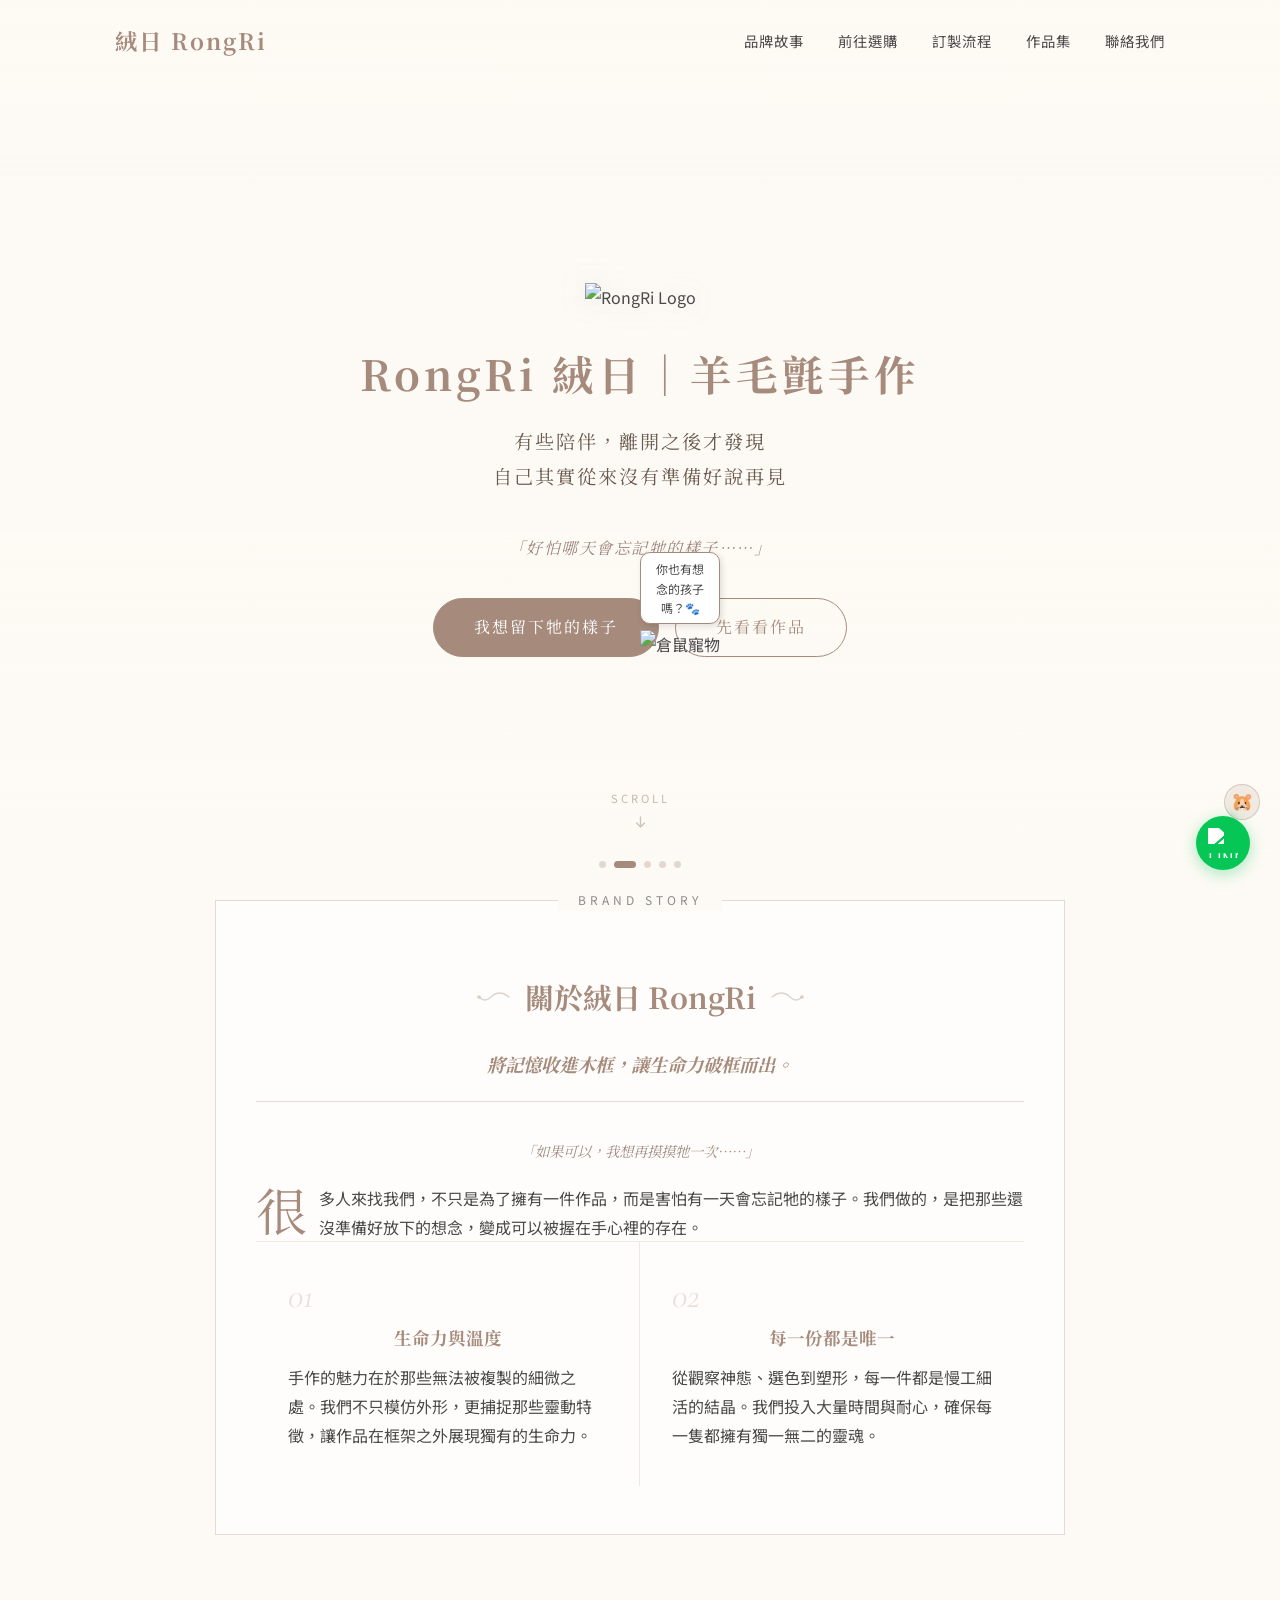
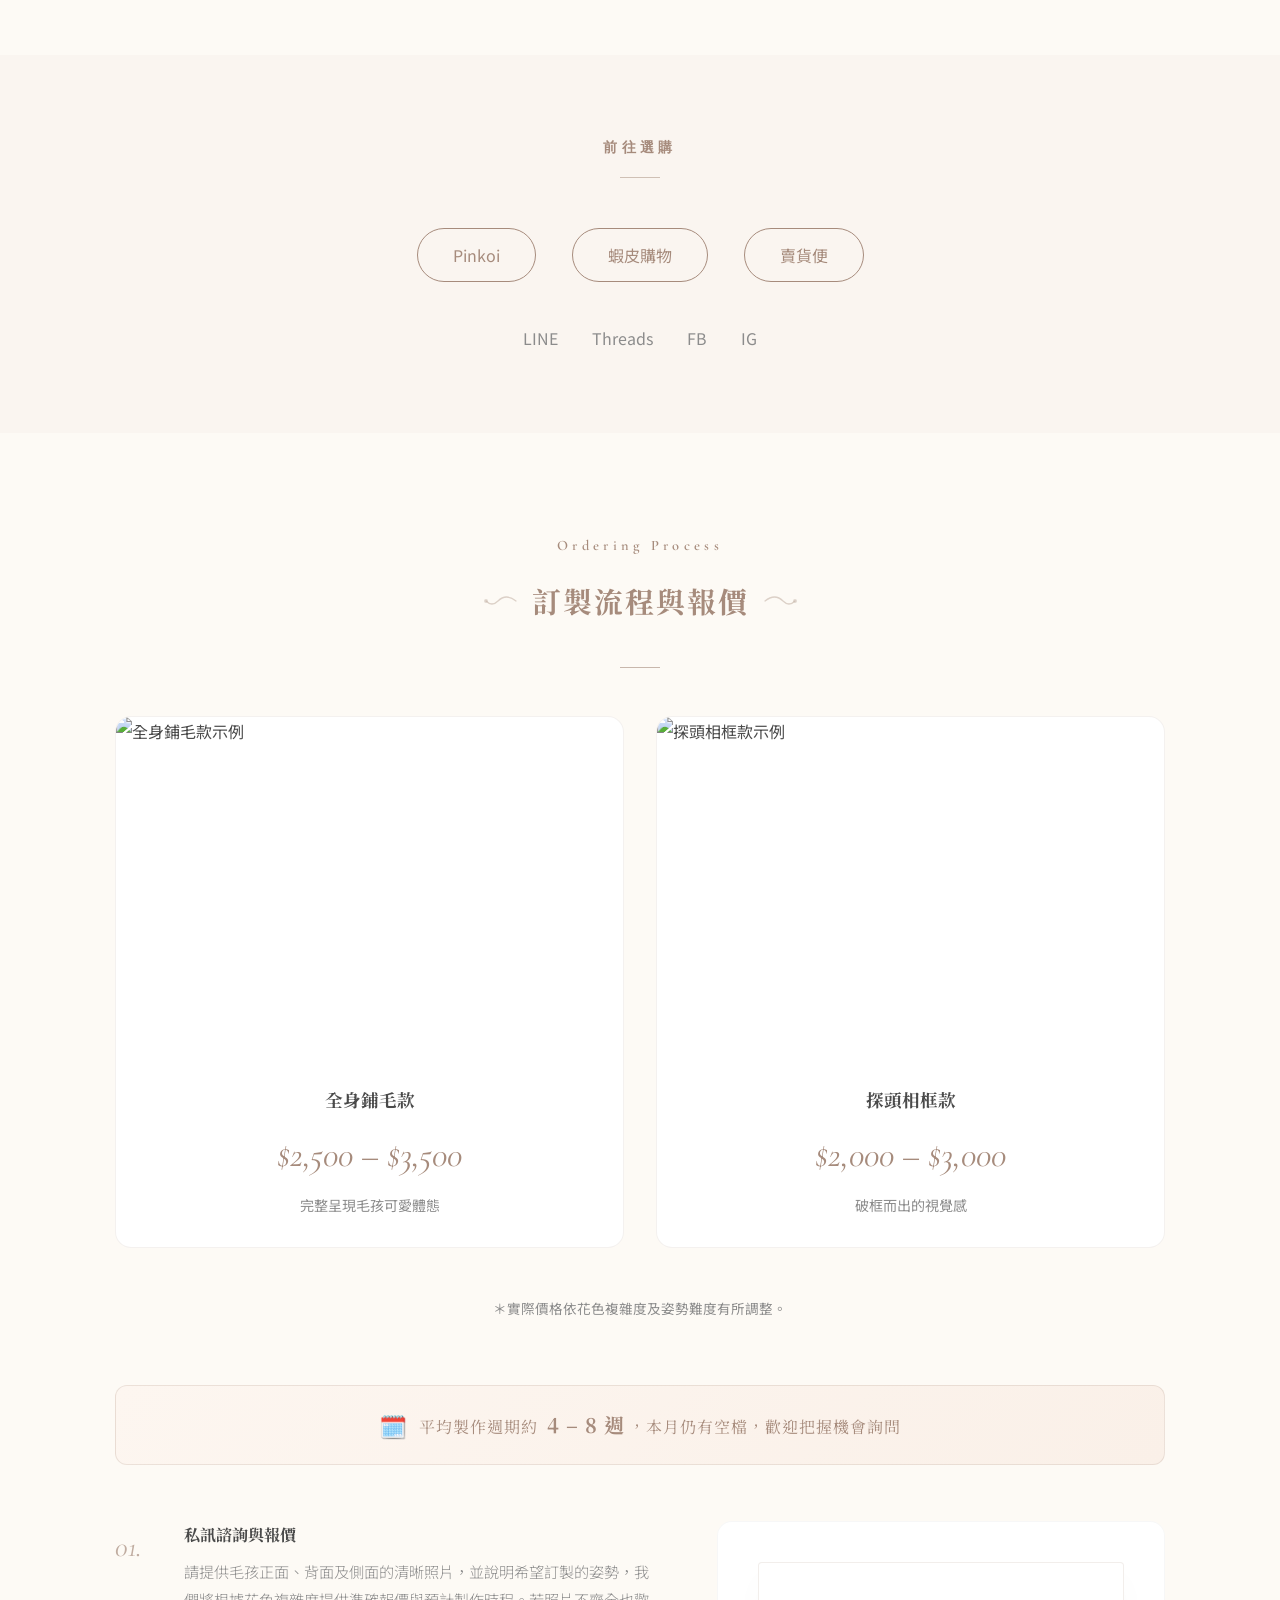
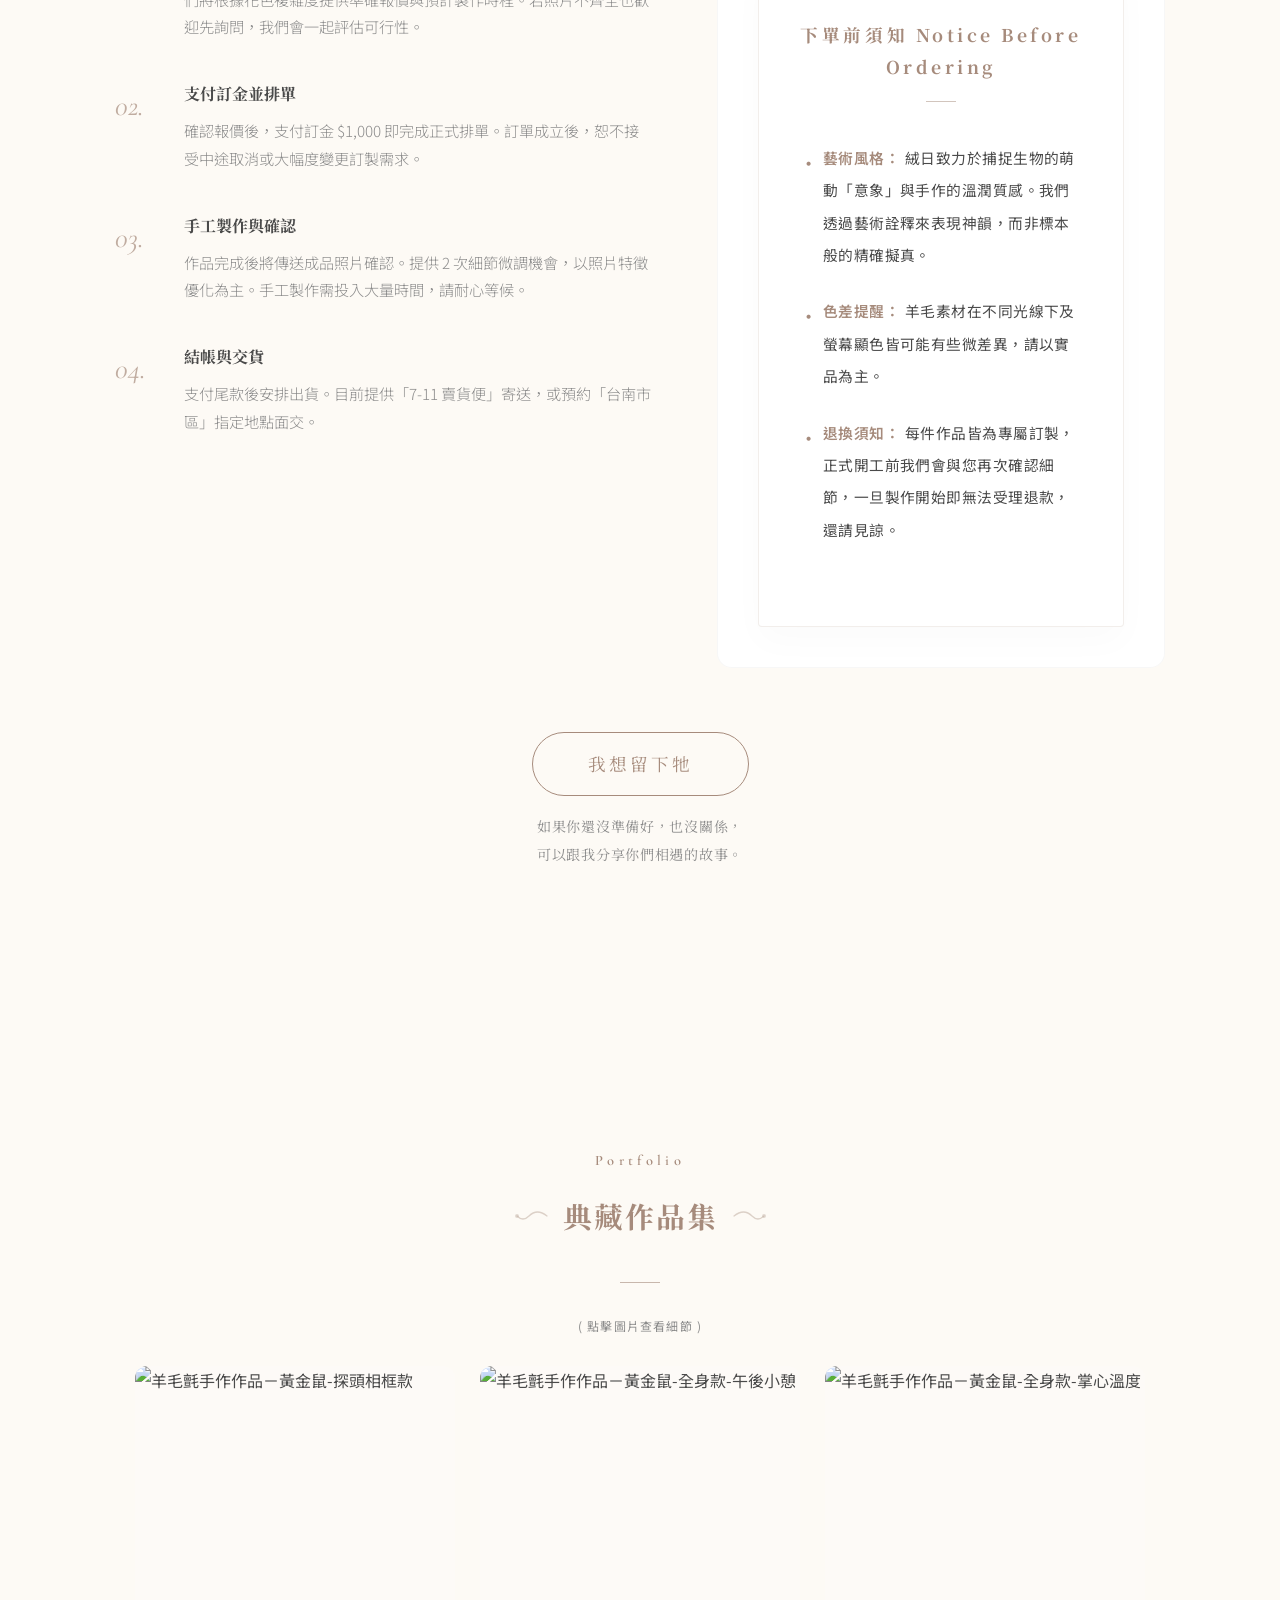
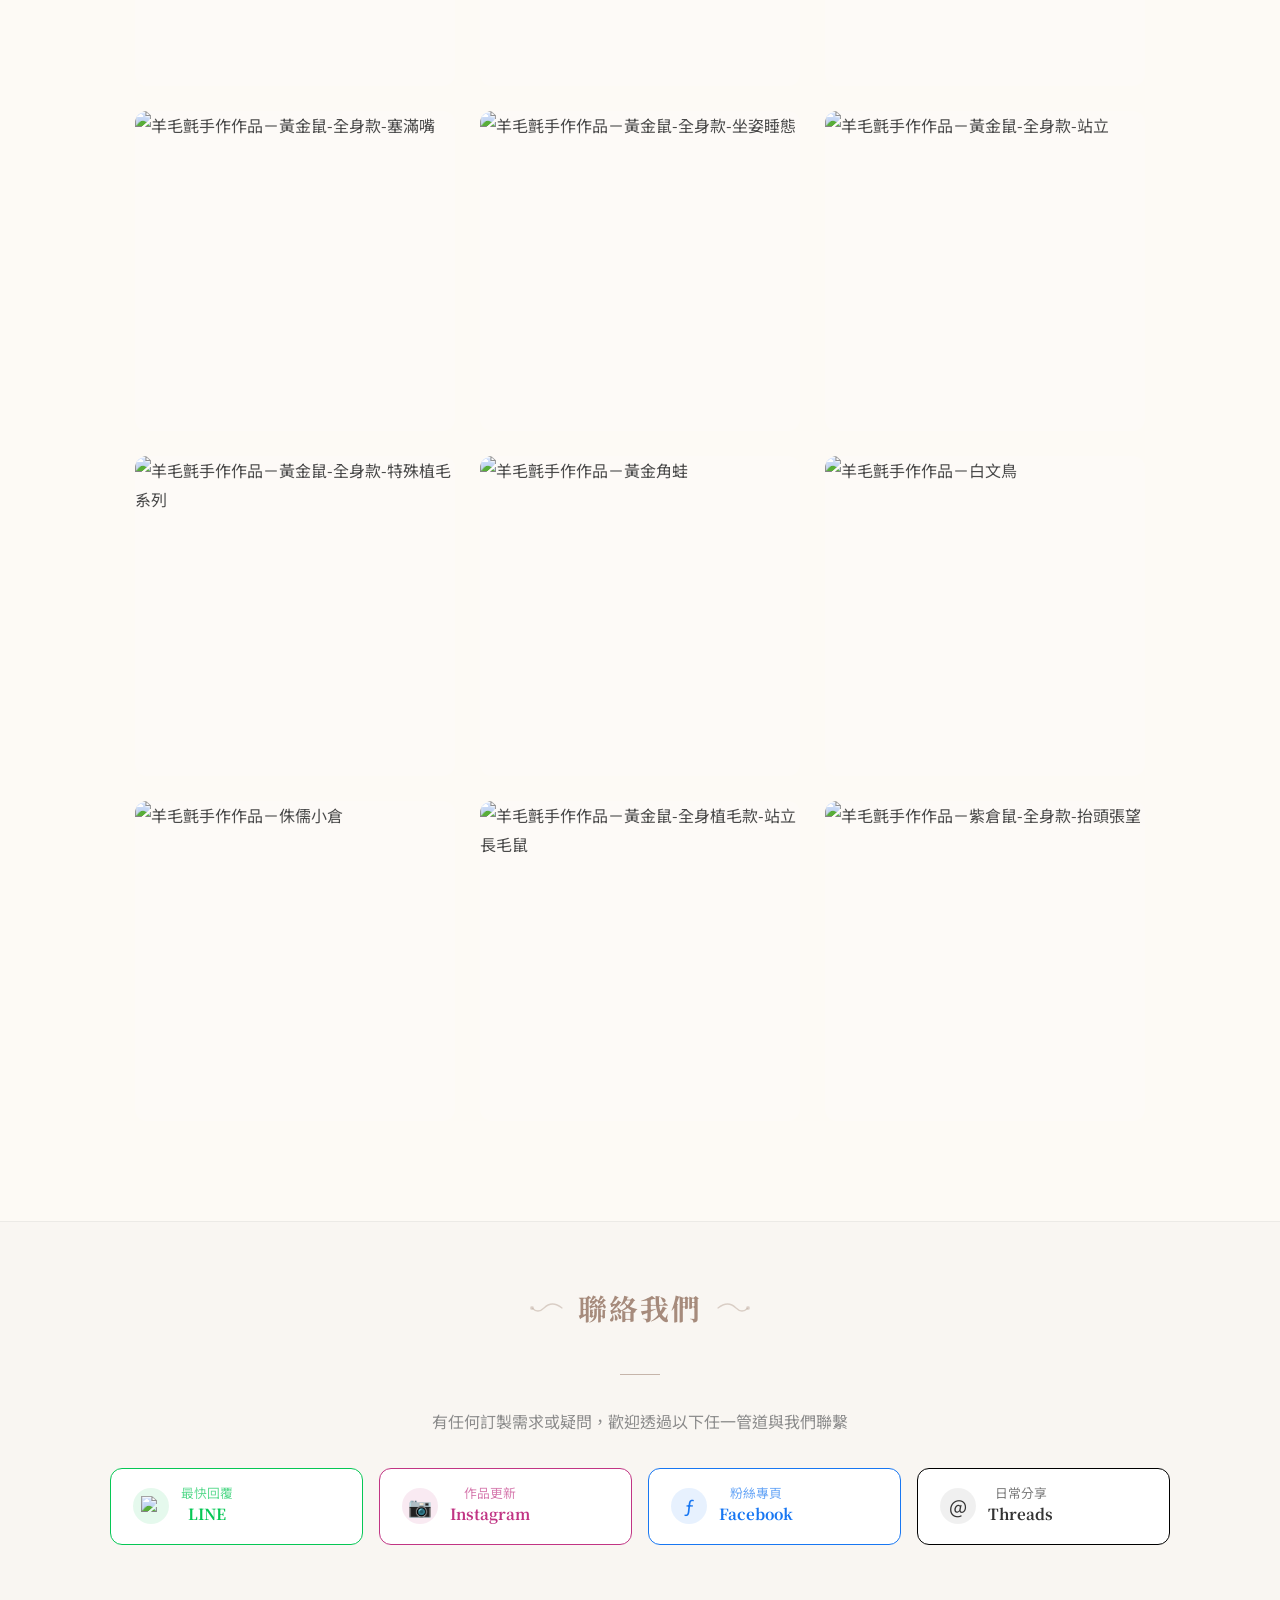
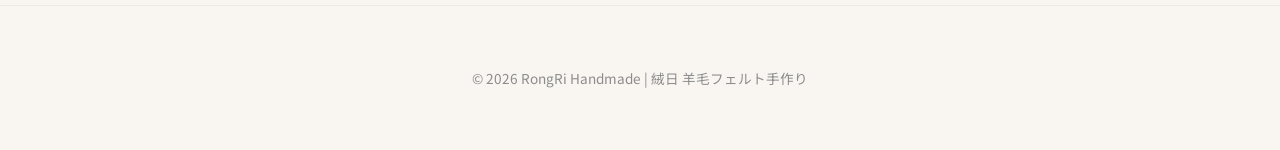
==== commit 4c3fa223: "Update index.html" ====
--- a/index.html
+++ b/index.html
@@ -668,6 +668,14 @@
         <img src="https://res.cloudinary.com/dkon1zhws/image/upload/product10.jpg" alt="羊毛氈手作作品－侏儒小倉" loading="lazy" width="280" height="280">
         <div class="gallery-overlay"><span class="gallery-label">侏儒小倉</span><span class="gallery-quote">牠說，<br>謝謝你一直愛牠</span></div>
       </div>
+      <div class="gallery-item" onclick="openLightbox('https://res.cloudinary.com/dkon1zhws/image/upload/product11.jpg','黃金鼠-全身植毛款-站立長毛鼠')">
+        <img src="https://res.cloudinary.com/dkon1zhws/image/upload/product11.jpg" alt="羊毛氈手作作品－黃金鼠-全身植毛款-站立長毛鼠" loading="lazy" width="280" height="280">
+        <div class="gallery-overlay"><span class="gallery-label">黃金鼠-全身植毛款-站立長毛鼠</span><span class="gallery-quote">好奇探頭的臉，<br>是我最熟悉的畫面</span></div>
+      </div>
+      <div class="gallery-item" onclick="openLightbox('https://res.cloudinary.com/dkon1zhws/image/upload/product12.jpg','紫倉鼠-全身款-抬頭張望')">
+        <img src="https://res.cloudinary.com/dkon1zhws/image/upload/product12.jpg" alt="羊毛氈手作作品－紫倉鼠-全身款-抬頭張望" loading="lazy" width="280" height="280">
+        <div class="gallery-overlay"><span class="gallery-label">紫倉鼠-全身款-抬頭張望</span><span class="gallery-quote">那雙小眼睛，<br>好像還在等我回家</span></div>
+      </div>
     </div>
   </div>
 </section>
